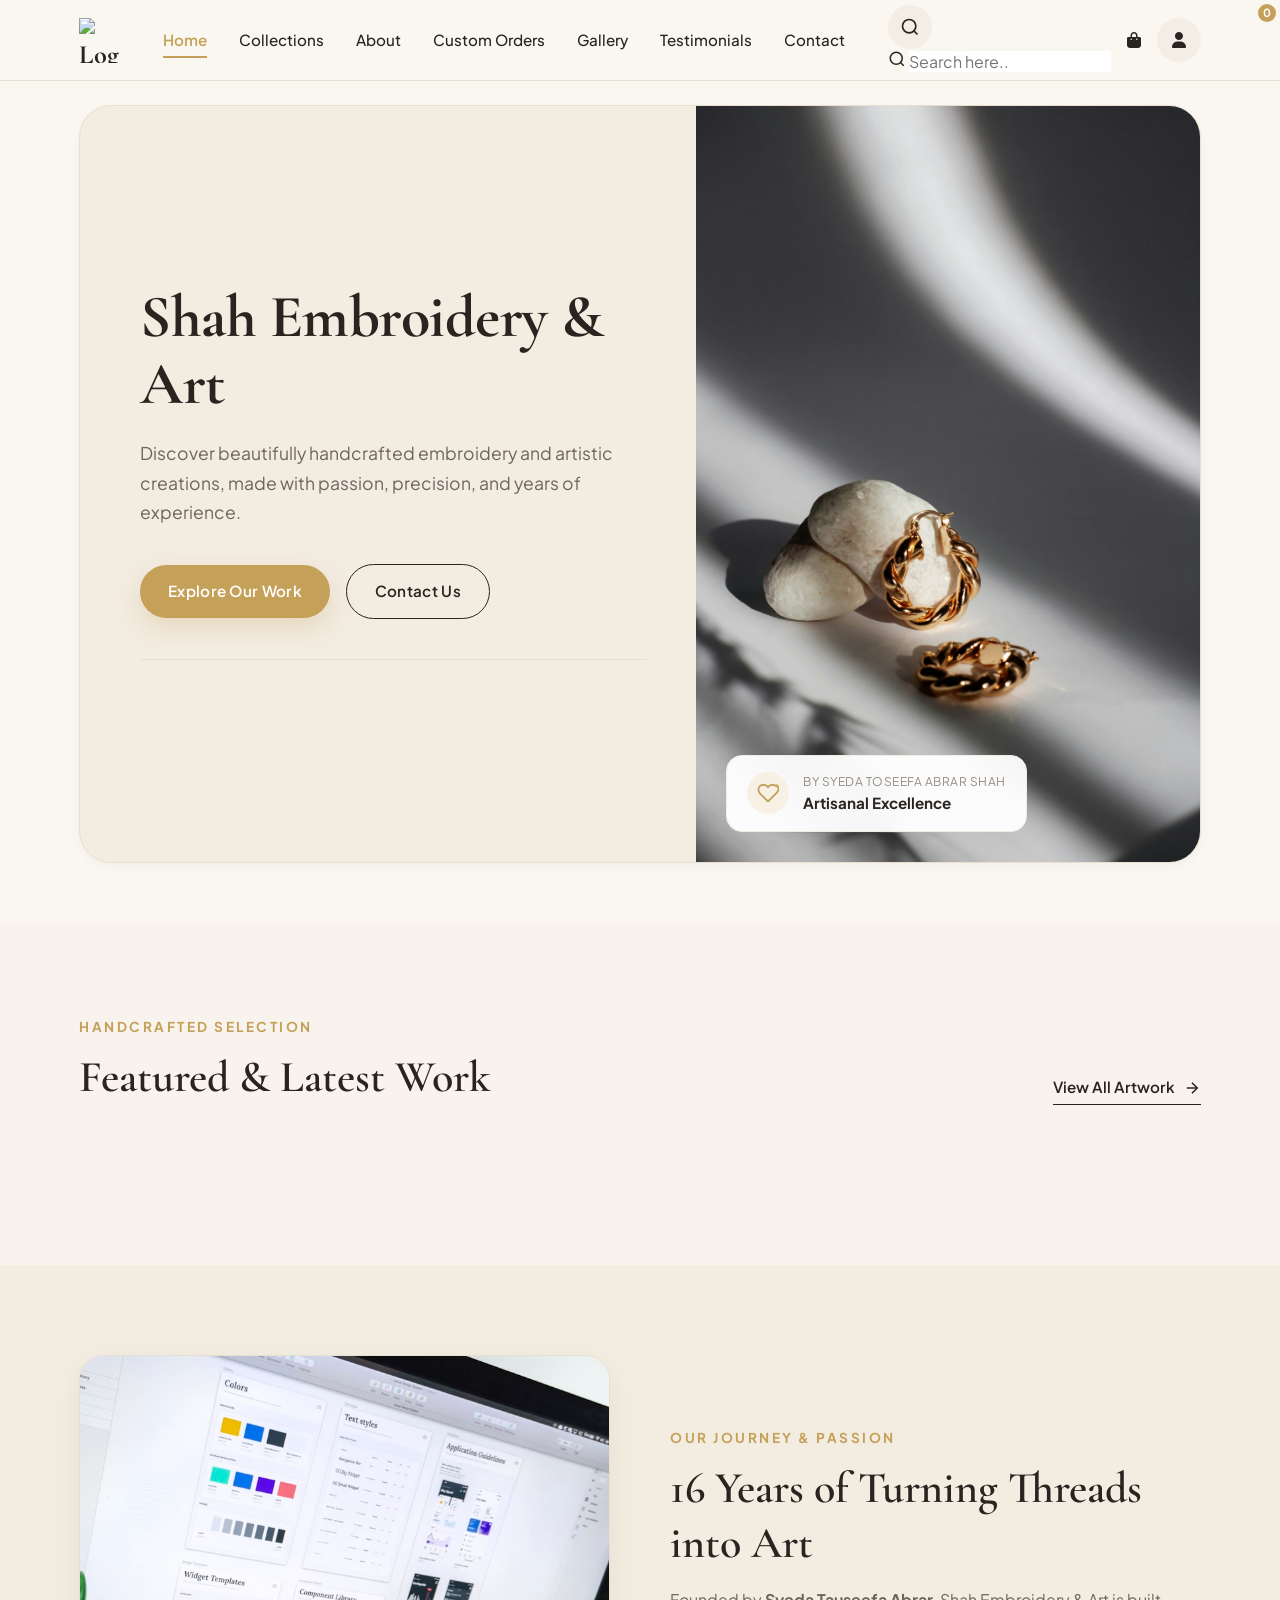
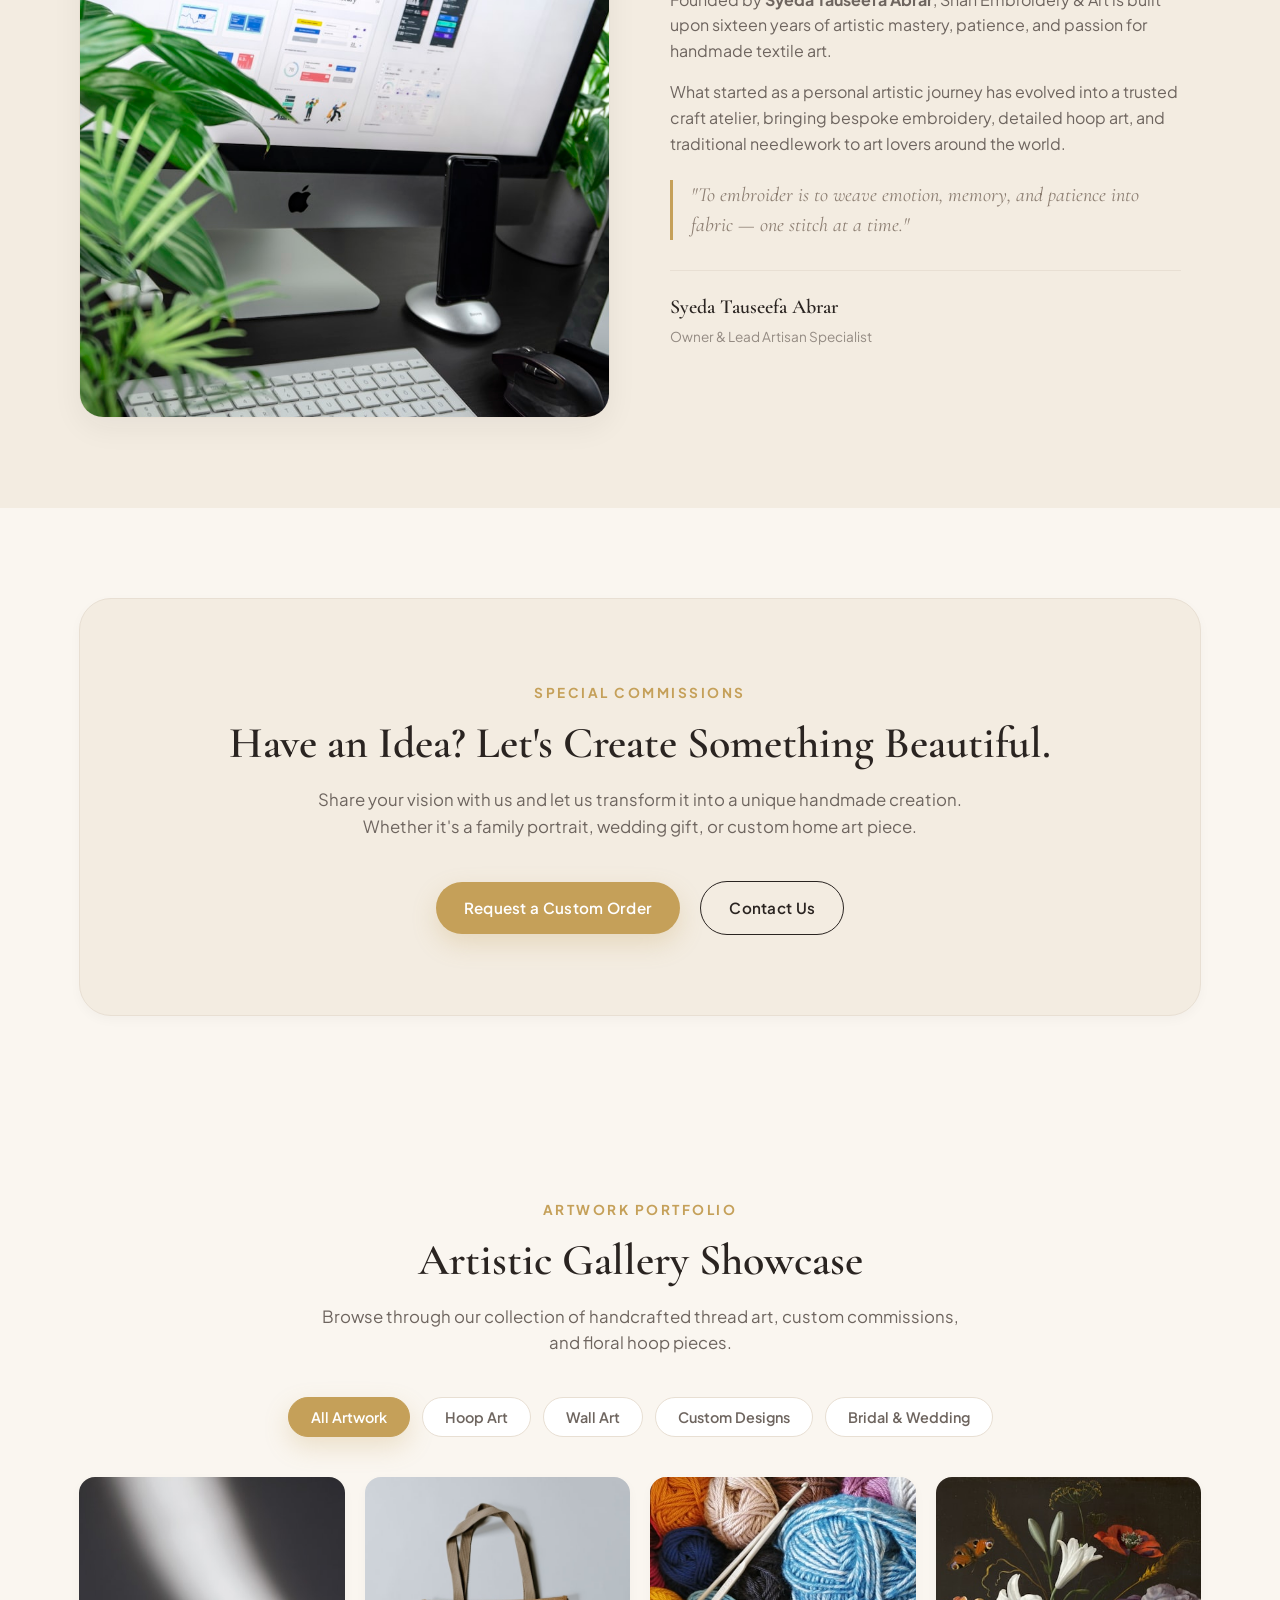
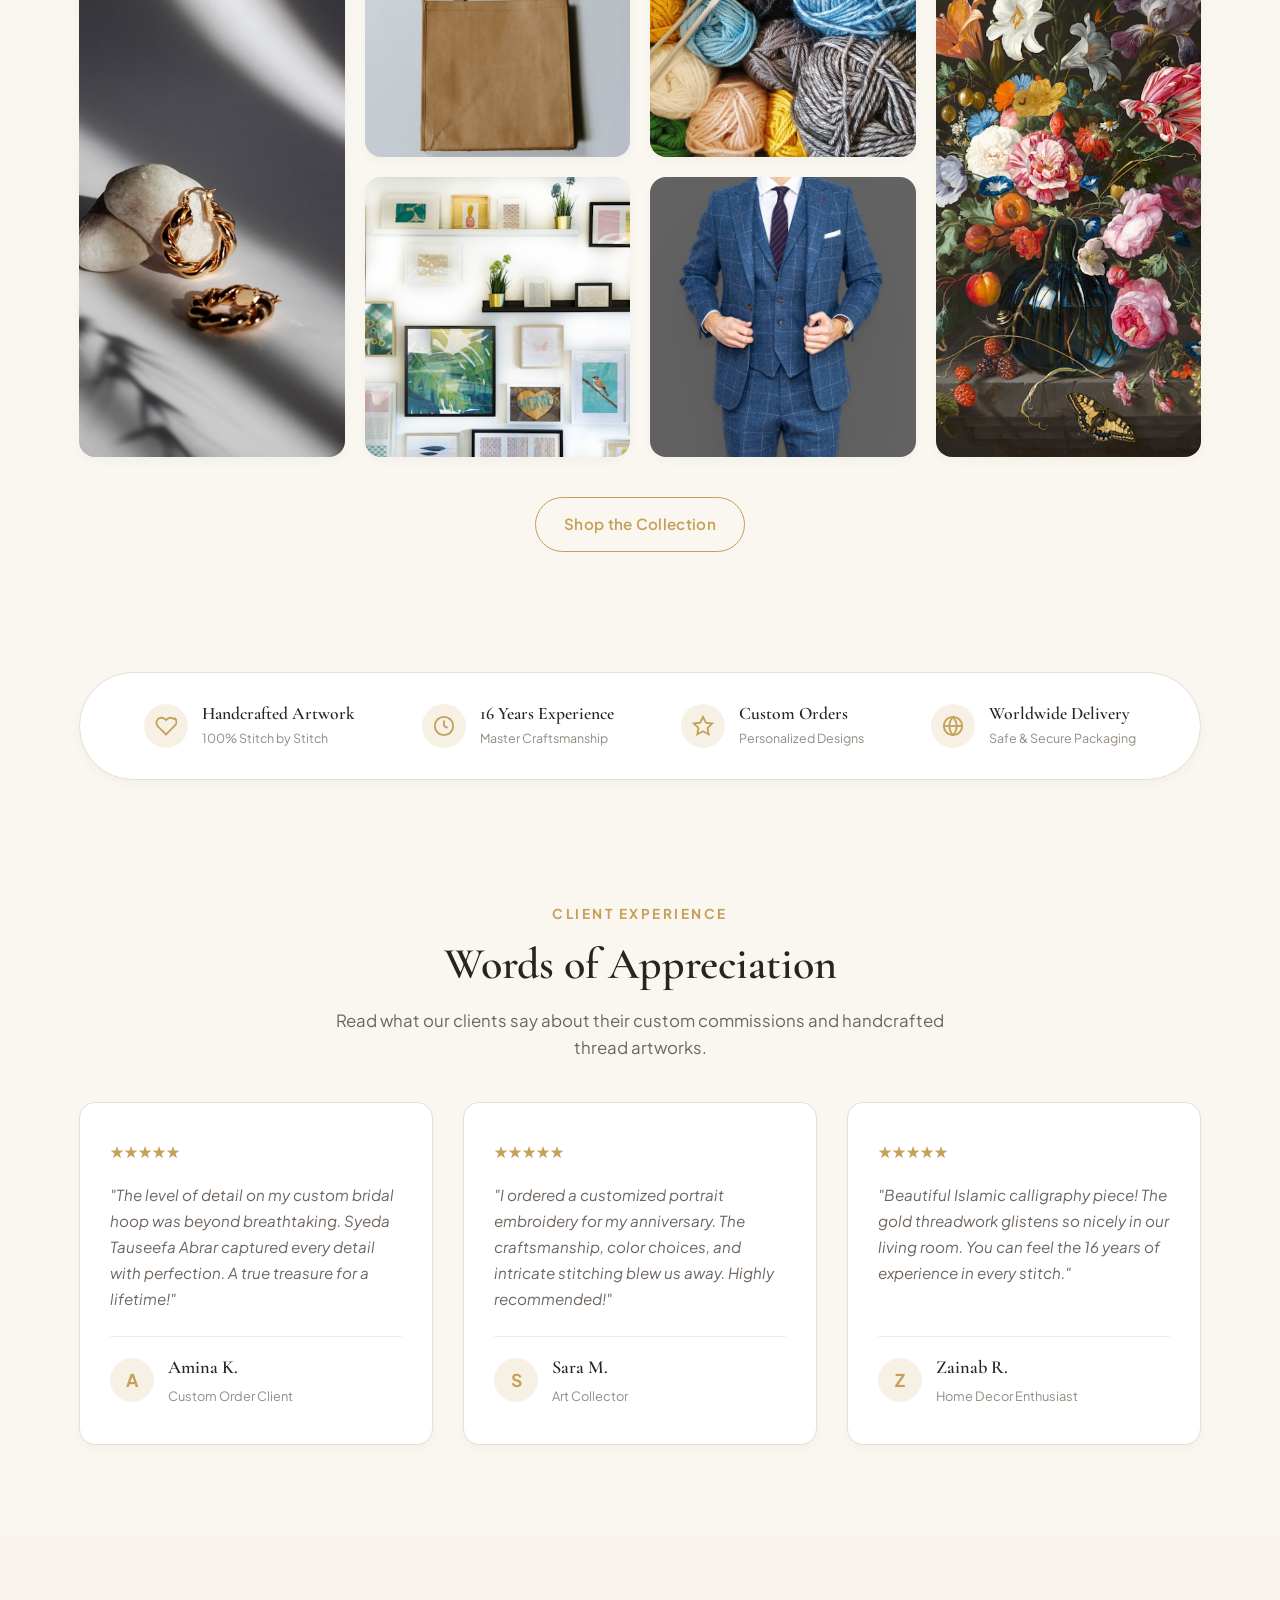
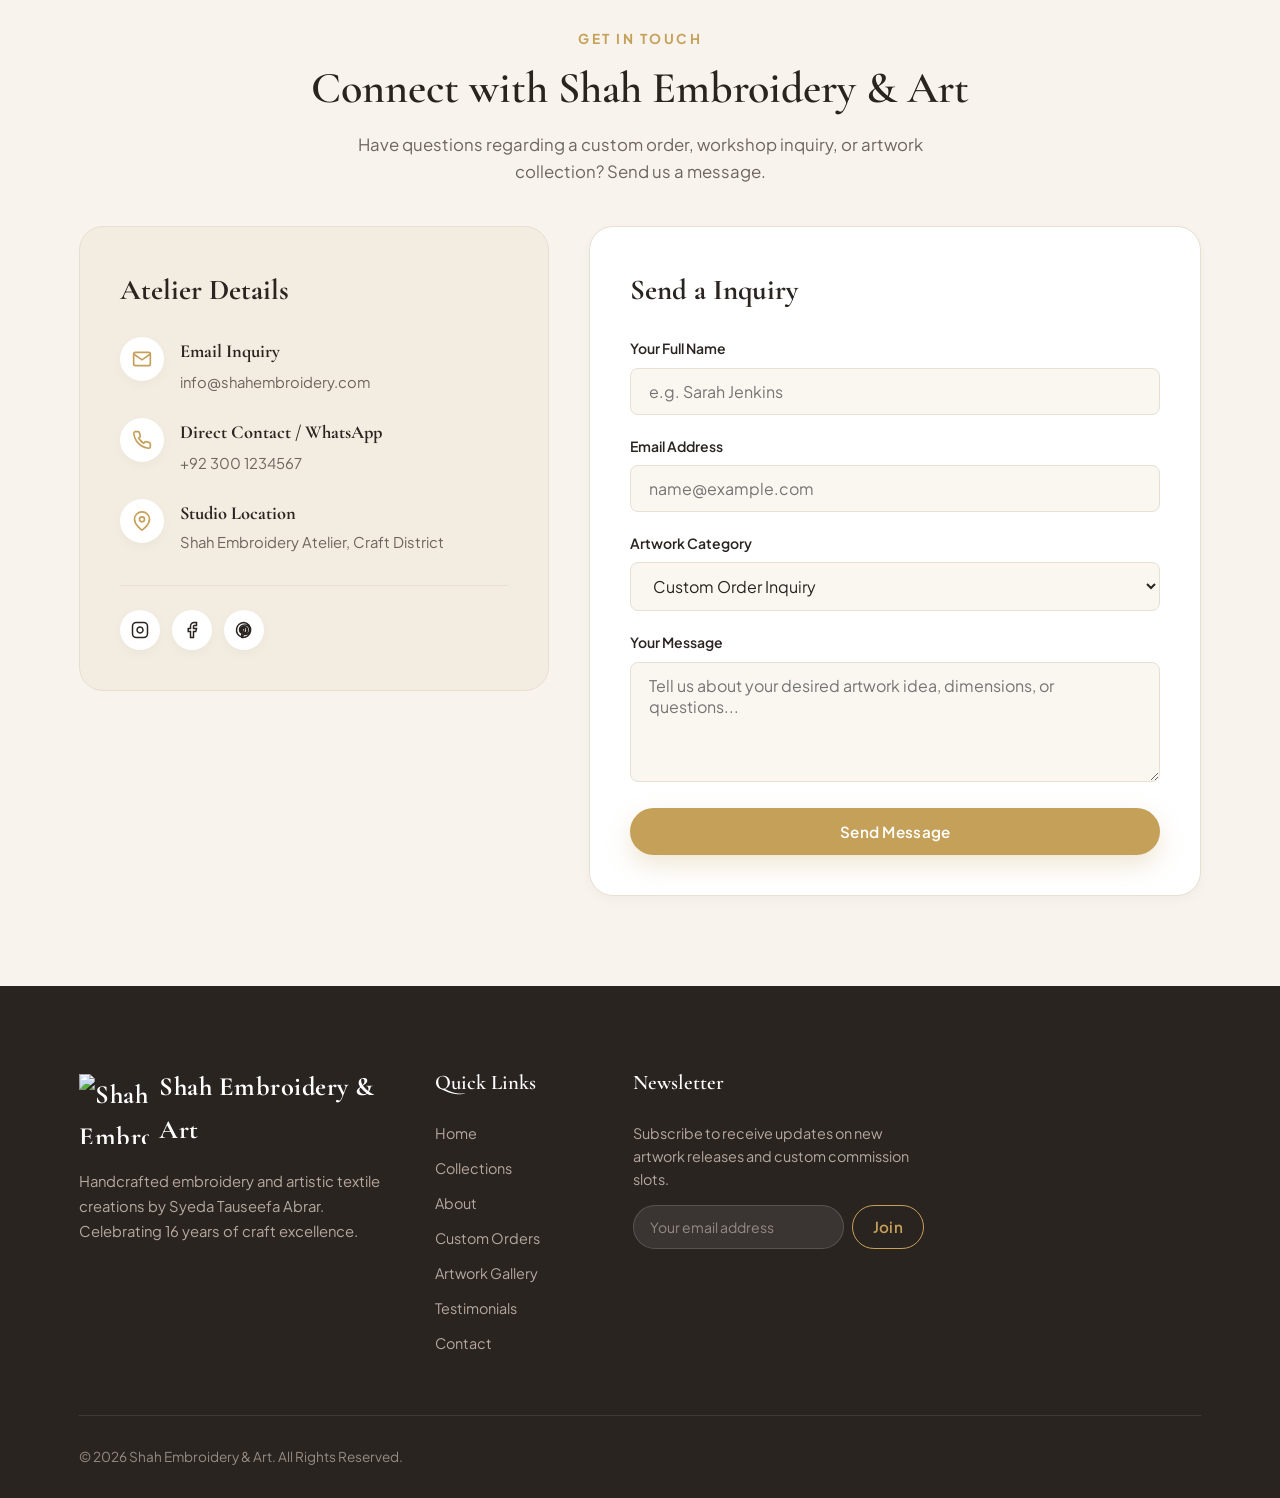
==== index.html @ 47710a73 "Add files via upload" ====
<!DOCTYPE html>
<html lang="en">

<head>
  <meta charset="UTF-8">
  <meta name="viewport" content="width=device-width, initial-scale=1.0">
  <meta name="description"
    content="Discover handmade embroidery and textile art by Syeda Tauseefa Abrar — 16 years of craftsmanship in hoop art, wall art, bridal keepsakes, Islamic calligraphy, and bespoke custom orders.">
  <title>Shah Embroidery &amp; Art | Handmade Embroidery &amp; Custom Textile Art</title>

  <!-- Favicon -->
  <link rel="icon" type="image/png" sizes="32x32" href="Images/favicon/favicon-32x32.png">
  <link rel="icon" type="image/png" sizes="16x16" href="Images/favicon/favicon-16x16.png">
  <link rel="apple-touch-icon" sizes="180x180" href="Images/favicon/apple-touch-icon.png">

  <!-- Font Awesome 6 Icons -->
  <link rel="stylesheet" href="https://cdnjs.cloudflare.com/ajax/libs/font-awesome/6.5.1/css/all.min.css">

  <!-- CSS Stylesheet -->
  <link rel="stylesheet" href="css/style.css">
  <link rel="stylesheet" href="css/skeleton.css">

</head>

<body>

  <!-- ==========================================================================
       1. ANNOUNCEMENT BAR
       <div class="announcement-bar" id="announcementBar">
    <div class="container">
      <p>
        <span>Handcrafted with Passion</span>
        <span class="divider">•</span>
        <span>Custom Orders Available</span>
        <span class="divider">•</span>
        <span>Worldwide Delivery</span>
      </p>
    </div>
  </div>
  ========================================================================== -->

  <!-- ==========================================================================
       2. NAVBAR
       ========================================================================== -->
  <header class="navbar" id="navbar">
    <div class="container navbar-container">
      <!-- Logo -->
      <a href="#home" class="logo" id="mainLogo">
        <img src="Images/logo.png" alt="Logo" width="40" height="45" style="width: 40px; height: 45px;">
      </a>

      <!-- Center Navigation -->
      <nav class="nav-menu" id="navMenu">
        <a href="#home" class="nav-link active">Home</a>
        <a href="#collections" class="nav-link">Collections</a>
        <a href="#about" class="nav-link">About</a>
        <a href="#custom-orders" class="nav-link">Custom Orders</a>
        <a href="#gallery" class="nav-link">Gallery</a>
        <a href="#testimonials" class="nav-link">Testimonials</a>
        <a href="#contact" class="nav-link">Contact</a>
      </nav>

      <!-- Right Action Controls -->
      <div class="nav-actions">
        <!-- Inline Expanding Search Container -->
        <div class="nav-search-wrapper" id="navSearchWrapper">
          <button class="icon-btn" id="searchBtn" aria-label="Search Artwork" aria-expanded="false"
            aria-controls="searchSuggestions">
            <svg class="search-open-icon" width="20" height="20" viewBox="0 0 24 24" fill="none" stroke="currentColor"
              stroke-width="2">
              <circle cx="11" cy="11" r="8"></circle>
              <line x1="21" y1="21" x2="16.65" y2="16.65"></line>
            </svg>
            <svg class="search-close-icon" width="20" height="20" viewBox="0 0 24 24" fill="none" stroke="currentColor"
              stroke-width="2" style="display: none;">
              <line x1="18" y1="6" x2="6" y2="18"></line>
              <line x1="6" y1="6" x2="18" y2="18"></line>
            </svg>
          </button>

          <div class="nav-search-expand" id="searchExpandContainer">
            <div class="nav-search-input-box">
              <svg class="search-input-icon" width="18" height="18" viewBox="0 0 24 24" fill="none"
                stroke="currentColor" stroke-width="2">
                <circle cx="11" cy="11" r="8"></circle>
                <line x1="21" y1="21" x2="16.65" y2="16.65"></line>
              </svg>
              <input type="text" id="searchInput" class="nav-search-input" placeholder="Search here.."
                autocomplete="off" aria-autocomplete="list" aria-expanded="false" aria-controls="searchSuggestions"
                role="combobox">
              <button type="button" class="nav-search-clear" id="searchClearBtn" aria-label="Clear search text"
                style="display: none;">&times;</button>
            </div>

            <!-- Live Suggestions Dropdown -->
            <div class="search-suggestions-dropdown" id="searchSuggestions" role="listbox"
              aria-label="Search suggestions"></div>
          </div>
        </div>

        <!-- Cart/Bag Icon -->
        <a class="cart-btn" id="navCartBtn" href="cart.html" aria-label="View Shopping Cart">
          <i class="fa-solid fa-bag-shopping"></i>
          <span class="cart-count" id="cartCountBadge">0</span>
        </a>

        <!-- My Account Icon -->
        <a class="icon-btn" id="navAccountBtn" href="profile.html" aria-label="My Account">
          <i class="fa-solid fa-user"></i>
          <span class="nav-user-badge" id="navUserBadge" style="display: none;">A</span>
        </a>

        <!-- Mobile Hamburger Toggle -->
        <div class="hamburger" id="hamburgerToggle" aria-label="Toggle Navigation">
          <span></span>
          <span></span>
          <span></span>
        </div>
      </div>
    </div>
  </header>

  <!-- Mobile Drawer -->
  <aside class="mobile-drawer" id="mobileDrawer">
    <div class="modal-close" id="drawerClose">&times;</div>
    <div class="mobile-nav-links">
      <a href="#home" class="mobile-nav-link">Home</a>
      <a href="#collections" class="mobile-nav-link">Collections</a>
      <a href="#about" class="mobile-nav-link">About</a>
      <a href="#custom-orders" class="mobile-nav-link">Custom Orders</a>
      <a href="#gallery" class="mobile-nav-link">Gallery</a>
      <a href="#contact" class="mobile-nav-link">Contact</a>
    </div>
  </aside>

  <main>
    <!-- ==========================================================================
         3. HERO SECTION (REFERENCE DESIGN INSPIRED LAYOUT)
         ========================================================================== -->
    <section class="hero-wrapper" id="home">
      <div class="container">
        <div class="hero-card">
          <!-- Hero Text Content -->
          <div class="hero-content">
            <!--<div class="hero-label">
              <span class="hero-label-dot"></span>
              HANDCRAFTED WITH PASSION
            </div> -->

            <h1 class="hero-title">Shah Embroidery & Art</h1>

            <p class="hero-description">
              Discover beautifully handcrafted embroidery and artistic creations, made with passion, precision, and
              years of experience.
            </p>

            <div class="hero-cta">
              <a href="#collections" class="btn btn-primary">Explore Our Work</a>
              <a href="#contact" class="btn btn-outline" id="exploreFullGalleryBtn">Contact Us</a>
            </div>

            <!-- Floating Trust Badges -->
            <div class="hero-trust-bar">
              <!--
              <div class="hero-trust-item">
                <svg viewBox="0 0 24 24" fill="currentColor">
                  <path
                    d="M12 2l3.09 6.26L22 9.27l-5 4.87 1.18 6.88L12 17.77l-6.18 3.25L7 14.14 2 9.27l6.91-1.01L12 2z" />
                </svg>
                <span>16 Years Craftsmanship</span>
              </div> 
              <div class="hero-trust-item">
                <svg viewBox="0 0 24 24" fill="currentColor">
                  <path
                  d="M12 21.35l-1.45-1.32C5.4 15.36 2 12.28 2 8.5 2 5.42 4.42 3 7.5 3c1.74 0 3.41.81 4.5 2.09C13.09 3.81 14.76 3 16.5 3 19.58 3 22 5.42 22 8.5c0 3.78-3.4 6.86-8.55 11.54L12 21.35z" />
                </svg>
                <span>100% Handmade</span>
              </div>
              -->
            </div>
          </div>

          <!-- Hero Image & Floating Badge -->
          <div class="hero-image-wrapper">
            <img src="Images/hero_embroidery.jpg" alt="Handcrafted Floral Embroidery Art" class="hero-image"
              width="1200" height="1800"
              onerror="this.src='https://images.unsplash.com/photo-1617038220319-276d3cfab638?q=80&w=1200&auto=format&fit=crop'">

            <div class="hero-floating-badge">
              <div class="badge-icon">
                <svg width="22" height="22" viewBox="0 0 24 24" fill="none" stroke="currentColor" stroke-width="2">
                  <path
                    d="M20.84 4.61a5.5 5.5 0 0 0-7.78 0L12 5.67l-1.06-1.06a5.5 5.5 0 0 0-7.78 7.78l1.06 1.06L12 21.23l8.78-8.78 1.06-1.06a5.5 5.5 0 0 0 0-7.78z">
                  </path>
                </svg>
              </div>
              <div class="badge-text">
                <span>By Syeda Toseefa Abrar Shah</span>
                <strong>Artisanal Excellence</strong>
              </div>
            </div>
          </div>
        </div>
      </div>
    </section>

    <!-- ==========================================================================
         5. FEATURED ARTWORK SECTION — dynamically populated by product-loader.js
         ========================================================================== -->
    <section class="section-padding" id="collections" style="background-color: var(--bg-surface);">
      <div class="container">
        <div class="artwork-header">
          <div>
            <span class="section-subtitle">HANDCRAFTED SELECTION</span>
            <h2 class="section-title" style="margin-bottom: 0;">Featured &amp; Latest Work</h2>
          </div>
          <a href="shop.html" class="view-all-link" id="viewAllArtworkLink">
            View All Artwork
            <svg width="18" height="18" viewBox="0 0 24 24" fill="none" stroke="currentColor" stroke-width="2">
              <line x1="5" y1="12" x2="19" y2="12"></line>
              <polyline points="12 5 19 12 12 19"></polyline>
            </svg>
          </a>
        </div>

        <!-- Skeleton placeholders shown while Supabase loads -->
        <div class="artwork-grid" id="featuredGrid">
          <div class="skeleton-card" aria-hidden="true">
            <div class="skeleton-shimmer skeleton-card-image"></div>
            <div class="skeleton-card-content"><span class="skeleton-text-line short"></span><span
                class="skeleton-text-line long"></span><span class="skeleton-text-line medium"></span></div>
          </div>
          <div class="skeleton-card" aria-hidden="true">
            <div class="skeleton-shimmer skeleton-card-image"></div>
            <div class="skeleton-card-content"><span class="skeleton-text-line short"></span><span
                class="skeleton-text-line long"></span><span class="skeleton-text-line medium"></span></div>
          </div>
          <div class="skeleton-card" aria-hidden="true">
            <div class="skeleton-shimmer skeleton-card-image"></div>
            <div class="skeleton-card-content"><span class="skeleton-text-line short"></span><span
                class="skeleton-text-line long"></span><span class="skeleton-text-line medium"></span></div>
          </div>
          <div class="skeleton-card" aria-hidden="true">
            <div class="skeleton-shimmer skeleton-card-image"></div>
            <div class="skeleton-card-content"><span class="skeleton-text-line short"></span><span
                class="skeleton-text-line long"></span><span class="skeleton-text-line medium"></span></div>
          </div>
          <div class="skeleton-card" aria-hidden="true">
            <div class="skeleton-shimmer skeleton-card-image"></div>
            <div class="skeleton-card-content"><span class="skeleton-text-line short"></span><span
                class="skeleton-text-line long"></span><span class="skeleton-text-line medium"></span></div>
          </div>
          <div class="skeleton-card" aria-hidden="true">
            <div class="skeleton-shimmer skeleton-card-image"></div>
            <div class="skeleton-card-content"><span class="skeleton-text-line short"></span><span
                class="skeleton-text-line long"></span><span class="skeleton-text-line medium"></span></div>
          </div>
        </div>
      </div>
    </section>


    <!-- ==========================================================================
         8. EXPERIENCE / BRAND STORY SECTION
         ========================================================================== -->
    <section class="section-padding" id="about" style="background-color: var(--bg-secondary);">
      <div class="container">
        <div class="story-grid">
          <!-- Story Image & Floating Badge -->
          <div class="story-image-container">
            <div class="story-image-wrapper">
              <img src="Images/brand_artisan.jpg" alt="Syeda Tauseefa Abrar Artisan Atelier" class="story-image"
                onerror="this.src='https://images.unsplash.com/photo-1558655146-d09347e92766?q=80&w=800&auto=format&fit=crop'">
            </div>

          </div>

          <!-- Story Text Content -->
          <div class="story-content">
            <span class="section-subtitle">OUR JOURNEY & PASSION</span>
            <h2 class="section-title">16 Years of Turning Threads into Art</h2>

            <p style="color: var(--text-secondary); margin-bottom: 16px;">
              Founded by <strong>Syeda Tauseefa Abrar</strong>, Shah Embroidery & Art is built upon sixteen years of
              artistic mastery, patience, and passion for handmade textile art.
            </p>

            <p style="color: var(--text-secondary);">
              What started as a personal artistic journey has evolved into a trusted craft atelier, bringing bespoke
              embroidery, detailed hoop art, and traditional needlework to art lovers around the world.
            </p>

            <div class="story-quote">
              "To embroider is to weave emotion, memory, and patience into fabric — one stitch at a time."
            </div>

            <div class="story-owner">
              <div class="owner-title">
                <h5>Syeda Tauseefa Abrar</h5>
                <span>Owner & Lead Artisan Specialist</span>
              </div>
            </div>


          </div>
        </div>
      </div>
    </section>

    <!-- ==========================================================================
         9. CUSTOM ORDER CTA
         ========================================================================== -->
    <section class="section-padding" id="custom-orders">
      <div class="container">
        <div class="custom-cta-wrapper text-center">
          <span class="section-subtitle">SPECIAL COMMISSIONS</span>
          <h2 class="section-title">Have an Idea? Let's Create Something Beautiful.</h2>
          <p class="section-description" style="max-width: 680px;">
            Share your vision with us and let us transform it into a unique handmade creation. Whether it's a family
            portrait, wedding gift, or custom home art piece.
          </p>

          <div class="cta-buttons">
            <a href="custom-order.html" class="btn btn-primary">Request a Custom Order</a>
            <a href="#contact" class="btn btn-outline">Contact Us</a>
          </div>
        </div>
      </div>
    </section>

    <!-- ==========================================================================
         10. GALLERY PREVIEW SECTION
         ========================================================================== -->
    <section class="section-padding" id="gallery">
      <div class="container">
        <div class="text-center">
          <span class="section-subtitle">ARTWORK PORTFOLIO</span>
          <h2 class="section-title">Artistic Gallery Showcase</h2>
          <p class="section-description">Browse through our collection of handcrafted thread art, custom
            commissions,
            and floral hoop pieces.</p>
        </div>

        <!-- Filter Category Tabs -->
        <div class="gallery-tabs">
          <button class="tab-btn active" data-filter="all">All Artwork</button>
          <button class="tab-btn" data-filter="hoop">Hoop Art</button>
          <button class="tab-btn" data-filter="wall">Wall Art</button>
          <button class="tab-btn" data-filter="custom">Custom Designs</button>
          <button class="tab-btn" data-filter="bridal">Bridal & Wedding</button>
        </div>

        <!-- Gallery Grid -->
        <div class="gallery-grid">
          <div class="gallery-item tall" data-category="hoop">
            <img src="Images/gallery_1.jpg" alt="Embroidery Artwork" class="gallery-img"
              onerror="this.src='https://images.unsplash.com/photo-1617038220319-276d3cfab638?q=80&w=600&auto=format&fit=crop'">
            <div class="gallery-overlay">
              <span class="gallery-overlay-cat">Hoop Art</span>
              <h4 class="gallery-overlay-title">Botanical Symphony</h4>
            </div>
          </div>

          <div class="gallery-item" data-category="wall">
            <img src="Images/gallery_2.jpg" alt="Embroidery Artwork" class="gallery-img"
              onerror="this.src='https://images.unsplash.com/photo-1544816155-12df9643f363?q=80&w=600&auto=format&fit=crop'">
            <div class="gallery-overlay">
              <span class="gallery-overlay-cat">Wall Art</span>
              <h4 class="gallery-overlay-title">Traditional Tapestry</h4>
            </div>
          </div>

          <div class="gallery-item" data-category="custom">
            <img src="Images/gallery_3.jpg" alt="Embroidery Artwork" class="gallery-img"
              onerror="this.src='https://images.unsplash.com/photo-1584992236310-6edddc08acff?q=80&w=600&auto=format&fit=crop'">
            <div class="gallery-overlay">
              <span class="gallery-overlay-cat">Custom Designs</span>
              <h4 class="gallery-overlay-title">Monogram Keepsake</h4>
            </div>
          </div>

          <div class="gallery-item tall" data-category="bridal">
            <img src="Images/gallery_4.jpg" alt="Embroidery Artwork" class="gallery-img"
              onerror="this.src='https://images.unsplash.com/photo-1579783900882-c0d3dad7b119?q=80&w=600&auto=format&fit=crop'">
            <div class="gallery-overlay">
              <span class="gallery-overlay-cat">Bridal & Wedding</span>
              <h4 class="gallery-overlay-title">Golden Zardozi Crest</h4>
            </div>
          </div>

          <div class="gallery-item" data-category="hoop">
            <img src="Images/gallery_5.jpg" alt="Embroidery Artwork" class="gallery-img"
              onerror="this.src='https://images.unsplash.com/photo-1513519245088-0e12902e5a38?q=80&w=600&auto=format&fit=crop'">
            <div class="gallery-overlay">
              <span class="gallery-overlay-cat">Hoop Art</span>
              <h4 class="gallery-overlay-title">Wildflower Wreath</h4>
            </div>
          </div>

          <div class="gallery-item" data-category="custom">
            <img src="Images/gallery_6.jpg" alt="Embroidery Artwork" class="gallery-img"
              onerror="this.src='https://images.unsplash.com/photo-1594938298603-c8148c4dae35?q=80&w=600&auto=format&fit=crop'">
            <div class="gallery-overlay">
              <span class="gallery-overlay-cat">Custom Designs</span>
              <h4 class="gallery-overlay-title">Family Tree Embroidery</h4>
            </div>
          </div>
        </div>

        <div class="text-center" style="margin-top: 20px;">
          <a href="shop.html" class="btn btn-outline-gold">Shop the Collection</a>
        </div>
      </div>
    </section>

    <!-- ==========================================================================
         11. TRUST / BRAND STRIP
         ========================================================================== -->
    <section style="padding: 30px 0;">
      <div class="container">
        <div class="trust-strip-wrapper">
          <div class="trust-strip-item">
            <div class="trust-strip-icon">
              <svg width="22" height="22" viewBox="0 0 24 24" fill="none" stroke="currentColor" stroke-width="2">
                <path
                  d="M20.84 4.61a5.5 5.5 0 0 0-7.78 0L12 5.67l-1.06-1.06a5.5 5.5 0 0 0-7.78 7.78l1.06 1.06L12 21.23l8.78-8.78 1.06-1.06a5.5 5.5 0 0 0 0-7.78z">
                </path>
              </svg>
            </div>
            <div class="trust-strip-text">
              <h6>Handcrafted Artwork</h6>
              <span>100% Stitch by Stitch</span>
            </div>
          </div>

          <div class="trust-strip-item">
            <div class="trust-strip-icon">
              <svg width="22" height="22" viewBox="0 0 24 24" fill="none" stroke="currentColor" stroke-width="2">
                <circle cx="12" cy="12" r="10"></circle>
                <polyline points="12 6 12 12 16 14"></polyline>
              </svg>
            </div>
            <div class="trust-strip-text">
              <h6>16 Years Experience</h6>
              <span>Master Craftsmanship</span>
            </div>
          </div>

          <div class="trust-strip-item">
            <div class="trust-strip-icon">
              <svg width="22" height="22" viewBox="0 0 24 24" fill="none" stroke="currentColor" stroke-width="2">
                <polygon
                  points="12 2 15.09 8.26 22 9.27 17 14.14 18.18 21.02 12 17.77 5.82 21.02 7 14.14 2 9.27 8.91 8.26 12 2">
                </polygon>
              </svg>
            </div>
            <div class="trust-strip-text">
              <h6>Custom Orders</h6>
              <span>Personalized Designs</span>
            </div>
          </div>

          <div class="trust-strip-item">
            <div class="trust-strip-icon">
              <svg width="22" height="22" viewBox="0 0 24 24" fill="none" stroke="currentColor" stroke-width="2">
                <circle cx="12" cy="12" r="10"></circle>
                <line x1="2" y1="12" x2="22" y2="12"></line>
                <path d="M12 2a15.3 15.3 0 0 1 4 10 15.3 15.3 0 0 1-4 10 15.3 15.3 0 0 1-4-10 15.3 15.3 0 0 1 4-10z">
                </path>
              </svg>
            </div>
            <div class="trust-strip-text">
              <h6>Worldwide Delivery</h6>
              <span>Safe & Secure Packaging</span>
            </div>
          </div>
        </div>
      </div>
    </section>

    <!-- ==========================================================================
         12. TESTIMONIALS SECTION
         ========================================================================== -->
    <section class="section-padding" id="testimonials">
      <div class="container">
        <div class="text-center">
          <span class="section-subtitle">CLIENT EXPERIENCE</span>
          <h2 class="section-title">Words of Appreciation</h2>
          <p class="section-description">Read what our clients say about their custom commissions and handcrafted
            thread
            artworks.</p>
        </div>

        <div class="testimonials-grid">
          <!-- Card 1 -->
          <div class="testimonial-card">
            <div class="stars">★★★★★</div>
            <p class="testimonial-quote">"The level of detail on my custom bridal hoop was beyond breathtaking.
              Syeda
              Tauseefa Abrar captured every detail with perfection. A true treasure for a lifetime!"</p>
            <div class="client-meta">
              <div class="client-avatar">A</div>
              <div class="client-info">
                <h5>Amina K.</h5>
                <span>Custom Order Client</span>
              </div>
            </div>
          </div>

          <!-- Card 2 -->
          <div class="testimonial-card">
            <div class="stars">★★★★★</div>
            <p class="testimonial-quote">"I ordered a customized portrait embroidery for my anniversary. The
              craftsmanship, color choices, and intricate stitching blew us away. Highly recommended!"</p>
            <div class="client-meta">
              <div class="client-avatar">S</div>
              <div class="client-info">
                <h5>Sara M.</h5>
                <span>Art Collector</span>
              </div>
            </div>
          </div>

          <!-- Card 3 -->
          <div class="testimonial-card">
            <div class="stars">★★★★★</div>
            <p class="testimonial-quote">"Beautiful Islamic calligraphy piece! The gold threadwork glistens so
              nicely in
              our living room. You can feel the 16 years of experience in every stitch."</p>
            <div class="client-meta">
              <div class="client-avatar">Z</div>
              <div class="client-info">
                <h5>Zainab R.</h5>
                <span>Home Decor Enthusiast</span>
              </div>
            </div>
          </div>
        </div>
      </div>
    </section>

    <!-- ==========================================================================
         13. CONTACT PREVIEW SECTION
         ========================================================================== -->
    <section class="section-padding" id="contact" style="background-color: var(--bg-surface);">
      <div class="container">
        <div class="text-center">
          <span class="section-subtitle">GET IN TOUCH</span>
          <h2 class="section-title">Connect with Shah Embroidery & Art</h2>
          <p class="section-description">Have questions regarding a custom order, workshop inquiry, or artwork
            collection? Send us a message.</p>
        </div>

        <div class="contact-grid">
          <!-- Info Details Card -->
          <div class="contact-info-card">
            <h3 style="font-family: var(--font-heading); font-size: 1.8rem; margin-bottom: 24px;">Atelier Details
            </h3>

            <div class="contact-item">
              <div class="contact-icon">
                <svg width="20" height="20" viewBox="0 0 24 24" fill="none" stroke="currentColor" stroke-width="2">
                  <path d="M4 4h16c1.1 0 2 .9 2 2v12c0 1.1-.9 2-2 2H4c-1.1 0-2-.9-2-2V6c0-1.1.9-2 2-2z"></path>
                  <polyline points="22,6 12,13 2,6"></polyline>
                </svg>
              </div>
              <div class="contact-detail">
                <h5>Email Inquiry</h5>
                <a href="mailto:info@shahembroidery.com">info@shahembroidery.com</a>
              </div>
            </div>

            <div class="contact-item">
              <div class="contact-icon">
                <svg width="20" height="20" viewBox="0 0 24 24" fill="none" stroke="currentColor" stroke-width="2">
                  <path
                    d="M22 16.92v3a2 2 0 0 1-2.18 2 19.79 19.79 0 0 1-8.63-3.07 19.5 19.5 0 0 1-6-6 19.79 19.79 0 0 1-3.07-8.67A2 2 0 0 1 4.11 2h3a2 2 0 0 1 2 1.72 12.84 12.84 0 0 0 .7 2.81 2 2 0 0 1-.45 2.11L8.09 9.91a16 16 0 0 0 6 6l1.27-1.27a2 2 0 0 1 2.11-.45 12.84 12.84 0 0 0 2.81.7A2 2 0 0 1 22 16.92z">
                  </path>
                </svg>
              </div>
              <div class="contact-detail">
                <h5>Direct Contact / WhatsApp</h5>
                <a href="tel:+923001234567">+92 300 1234567</a>
              </div>
            </div>

            <div class="contact-item">
              <div class="contact-icon">
                <svg width="20" height="20" viewBox="0 0 24 24" fill="none" stroke="currentColor" stroke-width="2">
                  <path d="M21 10c0 7-9 13-9 13s-9-6-9-13a9 9 0 0 1 18 0z"></path>
                  <circle cx="12" cy="10" r="3"></circle>
                </svg>
              </div>
              <div class="contact-detail">
                <h5>Studio Location</h5>
                <p>Shah Embroidery Atelier, Craft District</p>
              </div>
            </div>

            <div class="social-links">
              <a href="https://www.instagram.com/shah-embroidery" class="social-icon" aria-label="Instagram"
                target="_blank" rel="noopener noreferrer">
                <svg width="18" height="18" viewBox="0 0 24 24" fill="none" stroke="currentColor" stroke-width="2">
                  <rect x="2" y="2" width="20" height="20" rx="5" ry="5"></rect>
                  <path d="M16 11.37A4 4 0 1 1 12.63 8 4 4 0 0 1 16 11.37z"></path>
                  <line x1="17.5" y1="6.5" x2="17.51" y2="6.5"></line>
                </svg>
              </a>
              <a href="https://www.facebook.com/shah-embroidery" class="social-icon" aria-label="Facebook"
                target="_blank" rel="noopener noreferrer">
                <svg width="18" height="18" viewBox="0 0 24 24" fill="none" stroke="currentColor" stroke-width="2">
                  <path d="M18 2h-3a5 5 0 0 0-5 5v3H7v4h3v8h4v-8h3l1-4h-4V7a1 1 0 0 1 1-1h3z"></path>
                </svg>
              </a>
              <a href="https://www.pinterest.com/shah-embroidery" class="social-icon" aria-label="Pinterest"
                target="_blank" rel="noopener noreferrer">
                <svg width="18" height="18" viewBox="0 0 24 24" fill="none" stroke="currentColor" stroke-width="2">
                  <path d="M8 12a4 4 0 1 0 8 0 4 4 0 0 0-8 0z"></path>
                  <path
                    d="M12 2a10 10 0 0 0-3.16 19.49c-.09-.8-.17-2.03.04-2.91.18-.79 1.17-4.98 1.17-4.98s-.3-.6-.3-1.48c0-1.39.81-2.43 1.81-2.43.85 0 1.27.64 1.27 1.41 0 .86-.55 2.14-.83 3.33-.24 1 .5 1.81 1.48 1.81 1.78 0 3.15-1.88 3.15-4.59 0-2.4-1.72-4.08-4.19-4.08-2.85 0-4.53 2.14-4.53 4.35 0 .86.33 1.78.74 2.28.08.1.09.19.07.29-.07.31-.24 .98-.27 1.12-.04.18-.15.22-.35.13-1.31-.61-2.13-2.52-2.13-4.06 0-3.3 2.4-6.34 6.93-6.34 3.64 0 6.47 2.59 6.47 6.06 0 3.61-2.28 6.52-5.44 6.52-1.06 0-2.06-.55-2.4-1.2l-.65 2.49c-.24.91-.88 2.05-1.31 2.74A10 10 0 1 0 12 2z">
                  </path>
                </svg>
              </a>
            </div>
          </div>

          <!-- Contact Form Card -->
          <div class="contact-form-card">
            <h3 style="font-family: var(--font-heading); font-size: 1.8rem; margin-bottom: 24px;">Send a Inquiry
            </h3>

            <form id="mainContactForm">
              <div class="form-group">
                <label class="form-label" for="contactName">Your Full Name</label>
                <input type="text" id="contactName" class="form-input" placeholder="e.g. Sarah Jenkins" required>
              </div>

              <div class="form-group">
                <label class="form-label" for="contactEmail">Email Address</label>
                <input type="email" id="contactEmail" class="form-input" placeholder="name@example.com" required>
              </div>

              <div class="form-group">
                <label class="form-label" for="contactSubject">Artwork Category</label>
                <select id="contactSubject" class="form-select">
                  <option value="custom">Custom Order Inquiry</option>
                  <option value="hoop">Hoop Art Purchase</option>
                  <option value="bridal">Bridal Embroidery</option>
                  <option value="general">General Question</option>
                </select>
              </div>

              <div class="form-group">
                <label class="form-label" for="contactMessage">Your Message</label>
                <textarea id="contactMessage" class="form-textarea"
                  placeholder="Tell us about your desired artwork idea, dimensions, or questions..."
                  required></textarea>
              </div>

              <button type="submit" class="btn btn-primary" style="width: 100%;">Send Message</button>
            </form>
            <div id="contactFeedback" style="display: none;"></div>
          </div>
        </div>
      </div>
    </section>
  </main>

  <!-- ==========================================================================
       14. FOOTER
       ========================================================================== -->
  <footer class="footer">
    <div class="container">
      <div class="footer-grid">
        <!-- Col 1: Brand -->
        <div class="footer-brand">
          <a href="#home" class="logo">
            <img src="Images/logo.png" alt="Shah Embroidery & Art" width="70px" height="70px">
            <span>Shah Embroidery & Art</span>
          </a>
          <p class="footer-desc">
            Handcrafted embroidery and artistic textile creations by Syeda Tauseefa Abrar. Celebrating 16 years of craft
            excellence.
          </p>
        </div>

        <!-- Col 2: Navigation Links -->
        <div>
          <h4 class="footer-heading">Quick Links</h4>
          <div class="footer-links">
            <a href="#home">Home</a>
            <a href="#collections">Collections</a>
            <a href="#about">About</a>
            <a href="#custom-orders">Custom Orders</a>
            <a href="#gallery">Artwork Gallery</a>
            <a href="#testimonials">Testimonials</a>
            <a href="#contact">Contact</a>
          </div>
        </div>

        <!-- Col 4: Newsletter -->
        <div>
          <h4 class="footer-heading">Newsletter</h4>
          <p style="font-size: 0.9rem; color: #B5A89E; margin-bottom: 14px;">
            Subscribe to receive updates on new artwork releases and custom commission slots.
          </p>
          <form class="newsletter-form"
            onsubmit="event.preventDefault(); window.showToast('Thank you for subscribing to Shah Embroidery &amp; Art updates!'); this.reset();">
            <input type="email" class="newsletter-input" placeholder="Your email address" required>
            <button type="submit" class="btn btn-outline-gold" style="padding: 10px 20px;">Join</button>
          </form>
        </div>
      </div>

      <div class="footer-bottom">
        <p>&copy; 2026 Shah Embroidery & Art. All Rights Reserved.</p>

      </div>
    </div>
  </footer>



  <!-- JavaScript -->
  <script src="https://cdn.jsdelivr.net/npm/@supabase/supabase-js@2"></script>
  <script src="js/supabase-client.js"></script>
  <script src="js/script.js?v=20260903-auth-fix"></script>
  <script src="js/product-loader.js"></script>
</body>

</html>
---- css/style.css ----
/* ==========================================================================
   Shah Embroidery & Art - Main Stylesheet
   Designed for Syeda Tauseefa Abrar (16 Years Craftsmanship)
   Theme: Luxury Warm Beige, Cream Ivory, Antique Gold & Deep Charcoal
   ========================================================================== */

/* --------------------------------------------------------------------------
   1. CSS Custom Properties & Design System
   -------------------------------------------------------------------------- */
@import url('https://fonts.googleapis.com/css2?family=Cormorant+Garamond:ital,wght@0,400;0,500;0,600;0,700;1,400&family=Plus+Jakarta+Sans:wght@300;400;500;600;700&display=swap');

:root {
  /* Color Palette */
  --bg-main: #FAF6F0;
  --bg-secondary: #F3ECE1;
  --bg-card: #FFFFFF;
  --bg-surface: #F8F3EC;
  --bg-dark: #1E1A17;
  
  --text-primary: #2A2421;
  --text-secondary: #6E655F;
  --text-muted: #948B83;
  --text-light: #FAF6F0;
  
  --accent-gold: #C5A059;
  --accent-gold-hover: #B08B44;
  --accent-gold-light: #F7F1E5;
  --accent-taupe: #8C7E72;
  
  --border-color: #E8DFD3;
  --border-light: #F2ECE3;
  
  /* Typography */
  --font-heading: 'Cormorant Garamond', Georgia, serif;
  --font-body: 'Plus Jakarta Sans', -apple-system, BlinkMacSystemFont, sans-serif;
  
  /* Shadows & Elevation */
  --shadow-sm: 0 4px 12px rgba(42, 36, 33, 0.03);
  --shadow-md: 0 10px 30px rgba(42, 36, 33, 0.06);
  --shadow-lg: 0 20px 40px rgba(42, 36, 33, 0.1);
  --shadow-gold: 0 10px 25px rgba(197, 160, 89, 0.25);
  
  /* Border Radii */
  --radius-sm: 8px;
  --radius-md: 16px;
  --radius-lg: 24px;
  --radius-xl: 32px;
  --radius-full: 9999px;
  
  /* Transitions */
  --transition-fast: all 0.2s cubic-bezier(0.4, 0, 0.2, 1);
  --transition-normal: all 0.35s cubic-bezier(0.4, 0, 0.2, 1);
  --transition-slow: all 0.5s cubic-bezier(0.4, 0, 0.2, 1);
}

/* --------------------------------------------------------------------------
   2. Reset & Global Styles
   -------------------------------------------------------------------------- */
*, *::before, *::after {
  box-sizing: border-box;
  margin: 0;
  padding: 0;
}

html {
  scroll-behavior: smooth;
  font-size: 16px;
}

body {
  font-family: var(--font-body);
  background-color: var(--bg-main);
  color: var(--text-primary);
  line-height: 1.6;
  -webkit-font-smoothing: antialiased;
  -moz-osx-font-smoothing: grayscale;
  overflow-x: hidden;
}

img {
  max-width: 100%;
  height: auto;
  display: block;
}

a {
  color: inherit;
  text-decoration: none;
  transition: var(--transition-fast);
}

button, input, textarea, select {
  font-family: inherit;
  font-size: inherit;
  outline: none;
  border: none;
}

button {
  cursor: pointer;
  background: none;
}

ul {
  list-style: none;
}

.container {
  width: 90%;
  max-width: 1280px;
  margin: 0 auto;
  padding: 0 15px;
}

.section-padding {
  padding: 90px 0;
}

.text-center {
  text-align: center;
}

/* Section Header Styles */
.section-subtitle {
  display: inline-block;
  font-size: 0.85rem;
  font-weight: 700;
  letter-spacing: 2.5px;
  text-transform: uppercase;
  color: var(--accent-gold);
  margin-bottom: 12px;
}

.section-title {
  font-family: var(--font-heading);
  font-size: 2.75rem;
  font-weight: 600;
  color: var(--text-primary);
  line-height: 1.25;
  margin-bottom: 16px;
}

.section-description {
  font-size: 1.05rem;
  color: var(--text-secondary);
  max-width: 640px;
  margin: 0 auto 40px auto;
}

/* --------------------------------------------------------------------------
   3. Buttons & Badges
   -------------------------------------------------------------------------- */
.btn {
  display: inline-flex;
  align-items: center;
  justify-content: center;
  gap: 10px;
  padding: 14px 28px;
  border-radius: var(--radius-full);
  font-size: 0.95rem;
  font-weight: 600;
  letter-spacing: 0.3px;
  transition: var(--transition-normal);
  white-space: nowrap;
}

.btn-primary {
  background-color: var(--accent-gold);
  color: #FFFFFF;
  box-shadow: var(--shadow-gold);
}

.btn-primary:hover {
  background-color: var(--accent-gold-hover);
  transform: translateY(-2px);
  box-shadow: 0 14px 28px rgba(197, 160, 89, 0.35);
}

.btn-secondary {
  background-color: var(--text-primary);
  color: #FFFFFF;
}

.btn-secondary:hover {
  background-color: #403632;
  transform: translateY(-2px);
  box-shadow: var(--shadow-md);
}

.btn-outline {
  background-color: transparent;
  color: var(--text-primary);
  border: 1.5px solid var(--text-primary);
}

.btn-outline:hover {
  background-color: var(--text-primary);
  color: #FFFFFF;
  transform: translateY(-2px);
}

.btn-outline-gold {
  background-color: transparent;
  color: var(--accent-gold);
  border: 1.5px solid var(--accent-gold);
}

.btn-outline-gold:hover {
  background-color: var(--accent-gold);
  color: #FFFFFF;
  transform: translateY(-2px);
}

.badge {
  display: inline-flex;
  align-items: center;
  padding: 6px 14px;
  border-radius: var(--radius-full);
  font-size: 0.75rem;
  font-weight: 700;
  letter-spacing: 1px;
  text-transform: uppercase;
}

.badge-gold {
  background-color: var(--accent-gold-light);
  color: var(--accent-gold-hover);
}

.badge-dark {
  background-color: var(--text-primary);
  color: #FFFFFF;
}

/* --------------------------------------------------------------------------
   4. Announcement Bar & Navbar
   -------------------------------------------------------------------------- */
.announcement-bar {
  background-color: var(--text-primary);
  color: var(--bg-main);
  padding: 10px 0;
  font-size: 0.825rem;
  font-weight: 500;
  letter-spacing: 1px;
  text-align: center;
}

.announcement-bar p {
  display: flex;
  align-items: center;
  justify-content: center;
  gap: 15px;
  flex-wrap: wrap;
}

.announcement-bar span.divider {
  opacity: 0.4;
}

/* Navbar */
.navbar {
  position: sticky;
  top: 0;
  left: 0;
  width: 100%;
  z-index: 1000;
  background-color: rgba(250, 246, 240, 0.92);
  backdrop-filter: blur(12px);
  -webkit-backdrop-filter: blur(12px);
  border-bottom: 1.5px solid var(--border-color);
  transition: var(--transition-fast);
}

.navbar.scrolled {
  box-shadow: var(--shadow-md);
  background-color: rgba(250, 246, 240, 0.98);
}

.navbar-container {
  display: flex;
  align-items: center;
  justify-content: space-between;
  height: 80px;
}

.logo {
  display: flex;
  align-items: center;
  gap: 10px;
  font-family: var(--font-heading);
  font-size: 1.65rem;
  font-weight: 700;
  color: var(--text-primary);
  letter-spacing: 0.5px;
}

.logo svg {
  width: 28px;
  height: 28px;
  fill: var(--accent-gold);
}

.nav-menu {
  display: flex;
  align-items: center;
  gap: 32px;
}

.nav-link {
  font-size: 0.95rem;
  font-weight: 500;
  color: var(--text-primary);
  position: relative;
  padding: 6px 0;
}

.nav-link::after {
  content: '';
  position: absolute;
  bottom: 0;
  left: 0;
  width: 0%;
  height: 2px;
  background-color: var(--accent-gold);
  transition: var(--transition-fast);
}

.nav-link:hover::after,
.nav-link.active::after {
  width: 100%;
}

.nav-link.active {
  color: var(--accent-gold);
  font-weight: 600;
}

.nav-actions {
  display: flex;
  align-items: center;
  gap: 16px;
}

.icon-btn {
  width: 44px;
  height: 44px;
  border-radius: 50%;
  display: flex;
  align-items: center;
  justify-content: center;
  color: var(--text-primary);
  background-color: rgba(232, 223, 211, 0.4);
  transition: var(--transition-fast);
  position: relative;
}

.icon-btn:hover {
  background-color: var(--accent-gold-light);
  color: var(--accent-gold);
}

.cart-count {
  position: absolute;
  top: 4px;
  right: 4px;
  background-color: var(--accent-gold);
  color: #FFFFFF;
  font-size: 0.7rem;
  font-weight: 700;
  width: 18px;
  height: 18px;
  border-radius: 50%;
  display: flex;
  align-items: center;
  justify-content: center;
}

.hamburger {
  display: none;
  flex-direction: column;
  gap: 5px;
  cursor: pointer;
  padding: 8px;
}

.hamburger span {
  width: 24px;
  height: 2px;
  background-color: var(--text-primary);
  transition: var(--transition-fast);
}

/* --------------------------------------------------------------------------
   5. Hero Section (Reference Design Inspired Layout)
   -------------------------------------------------------------------------- */
.hero-wrapper {
  padding: 24px 0 60px 0;
}

.hero-card {
  background-color: var(--bg-secondary);
  border-radius: var(--radius-xl);
  overflow: hidden;
  position: relative;
  border: 1px solid var(--border-color);
  box-shadow: var(--shadow-sm);
  display: grid;
  grid-template-columns: 1.1fr 0.9fr;
  align-items: center;
  min-height: 560px;
}

.hero-content {
  padding: 60px 50px 60px 60px;
  z-index: 2;
}

.hero-label {
  display: inline-flex;
  align-items: center;
  gap: 8px;
  background-color: var(--bg-card);
  padding: 6px 16px;
  border-radius: var(--radius-full);
  font-size: 0.8rem;
  font-weight: 700;
  letter-spacing: 1.5px;
  color: var(--text-primary);
  margin-bottom: 24px;
  border: 1px solid var(--border-color);
}

.hero-label-dot {
  width: 8px;
  height: 8px;
  background-color: var(--accent-gold);
  border-radius: 50%;
}

.hero-title {
  font-family: var(--font-heading);
  font-size: 3.75rem;
  font-weight: 700;
  line-height: 1.12;
  color: var(--text-primary);
  margin-bottom: 20px;
  letter-spacing: -0.5px;
}

.hero-description {
  font-size: 1.1rem;
  color: var(--text-secondary);
  line-height: 1.7;
  margin-bottom: 36px;
  max-width: 520px;
}

.hero-cta {
  display: flex;
  align-items: center;
  gap: 16px;
  flex-wrap: wrap;
  margin-bottom: 40px;
}

.hero-trust-bar {
  display: flex;
  align-items: center;
  gap: 24px;
  padding-top: 24px;
  border-top: 1px solid var(--border-color);
}

.hero-trust-item {
  display: flex;
  align-items: center;
  gap: 10px;
  font-size: 0.875rem;
  font-weight: 600;
  color: var(--text-primary);
}

.hero-trust-item svg {
  width: 20px;
  height: 20px;
  color: var(--accent-gold);
}

.hero-image-wrapper {
  position: relative;
  height: 100%;
  min-height: 480px;
  overflow: hidden;
}

.hero-image {
  width: 100%;
  height: 100%;
  object-fit: cover;
  object-position: center;
  transition: var(--transition-slow);
}

.hero-card:hover .hero-image {
  transform: scale(1.03);
}

.hero-floating-badge {
  position: absolute;
  bottom: 30px;
  left: 30px;
  background-color: rgba(255, 255, 255, 0.95);
  backdrop-filter: blur(10px);
  padding: 16px 20px;
  border-radius: var(--radius-md);
  border: 1px solid var(--border-light);
  box-shadow: var(--shadow-md);
  display: flex;
  align-items: center;
  gap: 14px;
  z-index: 3;
}

.badge-icon {
  width: 42px;
  height: 42px;
  background-color: var(--accent-gold-light);
  color: var(--accent-gold);
  border-radius: 50%;
  display: flex;
  align-items: center;
  justify-content: center;
}

.badge-text span {
  display: block;
  font-size: 0.75rem;
  color: var(--text-muted);
  text-transform: uppercase;
  letter-spacing: 0.5px;
}

.badge-text strong {
  display: block;
  font-size: 0.95rem;
  color: var(--text-primary);
  font-weight: 700;
}

/* --------------------------------------------------------------------------
   6. Artwork Categories (Circular Cards)
   -------------------------------------------------------------------------- */
.categories-grid {
  display: grid;
  grid-template-columns: repeat(6, 1fr);
  gap: 24px;
  margin-top: 40px;
}

.category-card {
  display: flex;
  flex-direction: column;
  align-items: center;
  text-align: center;
  cursor: pointer;
  text-decoration: none;
}

.category-thumb-wrapper {
  width: 140px;
  height: 140px;
  border-radius: 50%;
  overflow: hidden;
  padding: 6px;
  background-color: var(--bg-card);
  border: 2px solid var(--border-color);
  box-shadow: var(--shadow-sm);
  transition: var(--transition-normal);
  position: relative;
  margin-bottom: 16px;
}

.category-thumb {
  width: 100%;
  height: 100%;
  border-radius: 50%;
  object-fit: cover;
  transition: var(--transition-normal);
}

.category-card:hover .category-thumb-wrapper {
  border-color: var(--accent-gold);
  transform: translateY(-6px);
  box-shadow: var(--shadow-gold);
}

.category-card:hover .category-thumb {
  transform: scale(1.1);
}

.category-name {
  font-family: var(--font-heading);
  font-size: 1.2rem;
  font-weight: 600;
  color: var(--text-primary);
  margin-bottom: 4px;
  transition: var(--transition-fast);
}

.category-card:hover .category-name {
  color: var(--accent-gold);
}

.category-count {
  font-size: 0.8rem;
  color: var(--text-muted);
}

/* --------------------------------------------------------------------------
   7. Featured Collection Banners (Side-by-Side Cards)
   -------------------------------------------------------------------------- */
.banners-grid {
  display: grid;
  grid-template-columns: 1fr 1fr;
  gap: 30px;
}

.banner-card {
  background-color: var(--bg-secondary);
  border-radius: var(--radius-lg);
  overflow: hidden;
  position: relative;
  min-height: 380px;
  display: flex;
  align-items: center;
  border: 1px solid var(--border-color);
  box-shadow: var(--shadow-sm);
  transition: var(--transition-normal);
}

.banner-card:hover {
  transform: translateY(-4px);
  box-shadow: var(--shadow-md);
}

.banner-content {
  padding: 40px;
  width: 60%;
  z-index: 2;
}

.banner-label {
  display: inline-block;
  font-size: 0.75rem;
  font-weight: 700;
  letter-spacing: 1.5px;
  color: var(--accent-gold);
  margin-bottom: 12px;
}

.banner-title {
  font-family: var(--font-heading);
  font-size: 2.2rem;
  font-weight: 600;
  color: var(--text-primary);
  line-height: 1.2;
  margin-bottom: 14px;
}

.banner-text {
  font-size: 0.95rem;
  color: var(--text-secondary);
  margin-bottom: 24px;
  line-height: 1.6;
}

.banner-image-wrapper {
  position: absolute;
  right: 0;
  top: 0;
  width: 50%;
  height: 100%;
  overflow: hidden;
}

.banner-image-wrapper::before {
  content: '';
  position: absolute;
  top: 0;
  left: 0;
  width: 40%;
  height: 100%;
  background: linear-gradient(to right, var(--bg-secondary) 0%, transparent 100%);
  z-index: 1;
}

.banner-image {
  width: 100%;
  height: 100%;
  object-fit: cover;
  transition: var(--transition-slow);
}

.banner-card:hover .banner-image {
  transform: scale(1.06);
}

/* --------------------------------------------------------------------------
   8. Featured Artwork Section
   -------------------------------------------------------------------------- */
.artwork-header {
  display: flex;
  align-items: flex-end;
  justify-content: space-between;
  margin-bottom: 40px;
}

.view-all-link {
  display: inline-flex;
  align-items: center;
  gap: 8px;
  font-size: 0.95rem;
  font-weight: 600;
  color: var(--text-primary);
  border-bottom: 1.5px solid var(--text-primary);
  padding-bottom: 4px;
}

.view-all-link:hover {
  color: var(--accent-gold);
  border-color: var(--accent-gold);
}

.artwork-grid {
  display: grid;
  grid-template-columns: repeat(3, 1fr);
  gap: 30px;
}

.artwork-card {
  background-color: var(--bg-card);
  border-radius: var(--radius-md);
  overflow: hidden;
  border: 1px solid var(--border-color);
  box-shadow: var(--shadow-sm);
  transition: var(--transition-normal);
  display: flex;
  flex-direction: column;
}

.artwork-card:hover {
  transform: translateY(-6px);
  box-shadow: var(--shadow-md);
  border-color: var(--accent-gold);
}

.artwork-img-box {
  position: relative;
  width: 100%;
  padding-top: 100%; /* 1:1 Aspect Ratio */
  overflow: hidden;
  background-color: var(--bg-surface);
}

.artwork-img {
  position: absolute;
  top: 0;
  left: 0;
  width: 100%;
  height: 100%;
  object-fit: cover;
  transition: var(--transition-slow);
}

.artwork-card:hover .artwork-img {
  transform: scale(1.08);
}

.artwork-badge {
  position: absolute;
  top: 16px;
  left: 16px;
  z-index: 2;
}

.artwork-quick-view-btn {
  position: absolute;
  bottom: 20px;
  left: 50%;
  transform: translateX(-50%) translateY(20px);
  opacity: 0;
  transition: var(--transition-normal);
  z-index: 2;
}

.artwork-card:hover .artwork-quick-view-btn {
  transform: translateX(-50%) translateY(0);
  opacity: 1;
}

.artwork-details {
  padding: 22px;
  display: flex;
  flex-direction: column;
  flex-grow: 1;
}

.artwork-category {
  font-size: 0.78rem;
  font-weight: 700;
  text-transform: uppercase;
  letter-spacing: 1.2px;
  color: var(--accent-gold);
  margin-bottom: 6px;
}

.artwork-title {
  font-family: var(--font-heading);
  font-size: 1.4rem;
  font-weight: 600;
  color: var(--text-primary);
  margin-bottom: 10px;
}

.artwork-footer {
  display: flex;
  align-items: center;
  justify-content: space-between;
  margin-top: auto;
  padding-top: 14px;
  border-top: 1px solid var(--border-light);
}

.artwork-price {
  font-size: 1.1rem;
  font-weight: 700;
  color: var(--text-primary);
}

.artwork-price span.custom-tag {
  font-size: 0.85rem;
  font-weight: 600;
  color: var(--accent-taupe);
}

.artwork-detail-btn {
  width: 36px;
  height: 36px;
  border-radius: 50%;
  background-color: var(--bg-surface);
  color: var(--text-primary);
  display: flex;
  align-items: center;
  justify-content: center;
  transition: var(--transition-fast);
}

.artwork-card:hover .artwork-detail-btn {
  background-color: var(--accent-gold);
  color: #FFFFFF;
}

/* --------------------------------------------------------------------------
   9. Why Choose Shah Embroidery & Art
   -------------------------------------------------------------------------- */
.features-grid {
  display: grid;
  grid-template-columns: repeat(4, 1fr);
  gap: 24px;
  margin-top: 50px;
}

.feature-card {
  background-color: var(--bg-card);
  padding: 36px 28px;
  border-radius: var(--radius-md);
  border: 1px solid var(--border-color);
  box-shadow: var(--shadow-sm);
  text-align: center;
  transition: var(--transition-normal);
}

.feature-card:hover {
  transform: translateY(-6px);
  border-color: var(--accent-gold);
  box-shadow: var(--shadow-md);
}

.feature-icon-box {
  width: 64px;
  height: 64px;
  border-radius: 50%;
  background-color: var(--accent-gold-light);
  color: var(--accent-gold);
  display: flex;
  align-items: center;
  justify-content: center;
  margin: 0 auto 22px auto;
  transition: var(--transition-fast);
}

.feature-card:hover .feature-icon-box {
  background-color: var(--accent-gold);
  color: #FFFFFF;
}

.feature-icon-box svg {
  width: 28px;
  height: 28px;
}

.feature-title {
  font-family: var(--font-heading);
  font-size: 1.35rem;
  font-weight: 600;
  color: var(--text-primary);
  margin-bottom: 10px;
}

.feature-text {
  font-size: 0.9rem;
  color: var(--text-secondary);
  line-height: 1.6;
}

/* --------------------------------------------------------------------------
   10. Experience / Brand Story Section
   -------------------------------------------------------------------------- */
.story-grid {
  display: grid;
  grid-template-columns: 1fr 1fr;
  gap: 60px;
  align-items: center;
}

.story-image-container {
  position: relative;
}

.story-image-wrapper {
  border-radius: var(--radius-lg);
  overflow: hidden;
  box-shadow: var(--shadow-md);
  border: 1px solid var(--border-color);
  position: relative;
}

.story-image {
  width: 100%;
  height: auto;
  display: block;
}

.story-badge-card {
  position: absolute;
  bottom: -24px;
  right: -24px;
  background-color: var(--text-primary);
  color: #FFFFFF;
  padding: 24px 30px;
  border-radius: var(--radius-md);
  box-shadow: var(--shadow-lg);
  max-width: 240px;
}

.story-badge-card h4 {
  font-family: var(--font-heading);
  font-size: 2.2rem;
  color: var(--accent-gold);
  line-height: 1;
  margin-bottom: 4px;
}

.story-badge-card p {
  font-size: 0.85rem;
  color: var(--bg-surface);
  line-height: 1.4;
}

.story-content {
  padding-right: 20px;
}

.story-quote {
  font-family: var(--font-heading);
  font-style: italic;
  font-size: 1.25rem;
  color: var(--accent-taupe);
  border-left: 3px solid var(--accent-gold);
  padding-left: 18px;
  margin: 24px 0;
  line-height: 1.5;
}

.story-owner {
  display: flex;
  align-items: center;
  gap: 16px;
  margin-top: 30px;
  padding-top: 20px;
  border-top: 1px solid var(--border-color);
}

.owner-title h5 {
  font-family: var(--font-heading);
  font-size: 1.25rem;
  font-weight: 600;
  color: var(--text-primary);
}

.owner-title span {
  font-size: 0.85rem;
  color: var(--text-muted);
}

/* --------------------------------------------------------------------------
   11. Custom Order CTA Section
   -------------------------------------------------------------------------- */
.custom-cta-wrapper {
  background-color: var(--bg-secondary);
  border-radius: var(--radius-xl);
  padding: 80px 40px;
  text-align: center;
  position: relative;
  overflow: hidden;
  border: 1px solid var(--border-color);
  box-shadow: var(--shadow-sm);
}

.cta-buttons {
  display: flex;
  align-items: center;
  justify-content: center;
  gap: 20px;
  flex-wrap: wrap;
  margin-top: 36px;
}

/* --------------------------------------------------------------------------
   12. Gallery Preview Section
   -------------------------------------------------------------------------- */
.gallery-tabs {
  display: flex;
  align-items: center;
  justify-content: center;
  gap: 12px;
  margin-bottom: 40px;
  flex-wrap: wrap;
}

.tab-btn {
  padding: 10px 22px;
  border-radius: var(--radius-full);
  font-size: 0.9rem;
  font-weight: 600;
  color: var(--text-secondary);
  background-color: var(--bg-card);
  border: 1px solid var(--border-color);
  transition: var(--transition-fast);
}

.tab-btn:hover,
.tab-btn.active {
  background-color: var(--accent-gold);
  color: #FFFFFF;
  border-color: var(--accent-gold);
  box-shadow: var(--shadow-gold);
}

.gallery-grid {
  display: grid;
  grid-template-columns: repeat(4, 1fr);
  gap: 20px;
  margin-bottom: 40px;
}

.gallery-item {
  position: relative;
  border-radius: var(--radius-md);
  overflow: hidden;
  height: 280px;
  box-shadow: var(--shadow-sm);
  background-color: var(--bg-surface);
}

.gallery-item.tall {
  grid-row: span 2;
  height: 580px;
}

.gallery-img {
  width: 100%;
  height: 100%;
  object-fit: cover;
  transition: var(--transition-slow);
}

.gallery-overlay {
  position: absolute;
  top: 0;
  left: 0;
  width: 100%;
  height: 100%;
  background: linear-gradient(to top, rgba(30, 26, 23, 0.85) 0%, rgba(30, 26, 23, 0.1) 60%, transparent 100%);
  display: flex;
  flex-direction: column;
  justify-content: flex-end;
  padding: 24px;
  color: #FFFFFF;
  opacity: 0;
  transition: var(--transition-normal);
}

.gallery-item:hover .gallery-overlay {
  opacity: 1;
}

.gallery-item:hover .gallery-img {
  transform: scale(1.08);
}

.gallery-overlay-cat {
  font-size: 0.75rem;
  font-weight: 700;
  text-transform: uppercase;
  letter-spacing: 1.2px;
  color: var(--accent-gold);
  margin-bottom: 4px;
}

.gallery-overlay-title {
  font-family: var(--font-heading);
  font-size: 1.35rem;
  font-weight: 600;
}

/* --------------------------------------------------------------------------
   13. Trust / Brand Strip
   -------------------------------------------------------------------------- */
.trust-strip-wrapper {
  background-color: var(--bg-card);
  border-radius: var(--radius-full);
  padding: 30px 40px;
  border: 1px solid var(--border-color);
  box-shadow: var(--shadow-sm);
  display: flex;
  align-items: center;
  justify-content: space-around;
  flex-wrap: wrap;
  gap: 20px;
}

.trust-strip-item {
  display: flex;
  align-items: center;
  gap: 14px;
}

.trust-strip-icon {
  width: 44px;
  height: 44px;
  border-radius: 50%;
  background-color: var(--accent-gold-light);
  color: var(--accent-gold);
  display: flex;
  align-items: center;
  justify-content: center;
}

.trust-strip-text h6 {
  font-family: var(--font-heading);
  font-size: 1.1rem;
  font-weight: 600;
  color: var(--text-primary);
  line-height: 1.2;
}

.trust-strip-text span {
  font-size: 0.78rem;
  color: var(--text-muted);
}

/* --------------------------------------------------------------------------
   14. Testimonials Section
   -------------------------------------------------------------------------- */
.testimonials-grid {
  display: grid;
  grid-template-columns: repeat(3, 1fr);
  gap: 30px;
  margin-top: 40px;
}

.testimonial-card {
  background-color: var(--bg-card);
  padding: 36px 30px;
  border-radius: var(--radius-md);
  border: 1px solid var(--border-color);
  box-shadow: var(--shadow-sm);
  transition: var(--transition-normal);
  display: flex;
  flex-direction: column;
}

.testimonial-card:hover {
  transform: translateY(-6px);
  box-shadow: var(--shadow-md);
  border-color: var(--accent-gold);
}

.stars {
  display: flex;
  gap: 4px;
  color: var(--accent-gold);
  margin-bottom: 18px;
}

.testimonial-quote {
  font-size: 0.95rem;
  color: var(--text-secondary);
  line-height: 1.7;
  font-style: italic;
  margin-bottom: 24px;
  flex-grow: 1;
}

.client-meta {
  display: flex;
  align-items: center;
  gap: 14px;
  padding-top: 16px;
  border-top: 1px solid var(--border-light);
}

.client-avatar {
  width: 44px;
  height: 44px;
  border-radius: 50%;
  background-color: var(--accent-gold-light);
  color: var(--accent-gold);
  display: flex;
  align-items: center;
  justify-content: center;
  font-weight: 700;
  font-size: 1.1rem;
}

.client-info h5 {
  font-family: var(--font-heading);
  font-size: 1.15rem;
  font-weight: 600;
  color: var(--text-primary);
}

.client-info span {
  font-size: 0.8rem;
  color: var(--text-muted);
}

/* --------------------------------------------------------------------------
   15. Contact Section
   -------------------------------------------------------------------------- */
.contact-grid {
  display: grid;
  grid-template-columns: 1fr 1.3fr;
  gap: 40px;
  align-items: start;
}

.contact-info-card {
  background-color: var(--bg-secondary);
  padding: 40px;
  border-radius: var(--radius-lg);
  border: 1px solid var(--border-color);
}

.contact-item {
  display: flex;
  align-items: flex-start;
  gap: 16px;
  margin-bottom: 24px;
}

.contact-icon {
  width: 44px;
  height: 44px;
  border-radius: 50%;
  background-color: var(--bg-card);
  color: var(--accent-gold);
  display: flex;
  align-items: center;
  justify-content: center;
  flex-shrink: 0;
  box-shadow: var(--shadow-sm);
}

.contact-detail h5 {
  font-family: var(--font-heading);
  font-size: 1.15rem;
  color: var(--text-primary);
  margin-bottom: 2px;
}

.contact-detail p, .contact-detail a {
  font-size: 0.925rem;
  color: var(--text-secondary);
}

.contact-detail a:hover {
  color: var(--accent-gold);
}

.social-links {
  display: flex;
  gap: 12px;
  margin-top: 30px;
  padding-top: 24px;
  border-top: 1px solid var(--border-color);
}

.social-icon {
  width: 40px;
  height: 40px;
  border-radius: 50%;
  background-color: var(--bg-card);
  color: var(--text-primary);
  display: flex;
  align-items: center;
  justify-content: center;
  transition: var(--transition-fast);
  box-shadow: var(--shadow-sm);
}

.social-icon:hover {
  background-color: var(--accent-gold);
  color: #FFFFFF;
  transform: translateY(-3px);
}

.contact-form-card {
  background-color: var(--bg-card);
  padding: 40px;
  border-radius: var(--radius-lg);
  border: 1px solid var(--border-color);
  box-shadow: var(--shadow-sm);
}

.form-group {
  margin-bottom: 20px;
}

.form-label {
  display: block;
  font-size: 0.875rem;
  font-weight: 600;
  color: var(--text-primary);
  margin-bottom: 8px;
}

.form-input, .form-textarea, .form-select {
  width: 100%;
  padding: 12px 18px;
  border-radius: var(--radius-sm);
  border: 1.5px solid var(--border-color);
  background-color: var(--bg-main);
  color: var(--text-primary);
  transition: var(--transition-fast);
}

.form-input:focus, .form-textarea:focus, .form-select:focus {
  border-color: var(--accent-gold);
  background-color: #FFFFFF;
  box-shadow: 0 0 0 3px rgba(197, 160, 89, 0.15);
}

.form-textarea {
  resize: vertical;
  min-height: 120px;
}

/* --------------------------------------------------------------------------
   16. Footer
   -------------------------------------------------------------------------- */
.footer {
  background-color: var(--text-primary);
  color: var(--bg-surface);
  padding: 80px 0 30px 0;
}

.footer-grid {
  display: grid;
  grid-template-columns: 2fr 1fr 1fr 1.5fr;
  gap: 40px;
  margin-bottom: 60px;
}

.footer-brand .logo {
  color: #FFFFFF;
  margin-bottom: 18px;
}

.footer-desc {
  font-size: 0.925rem;
  color: #B5A89E;
  line-height: 1.7;
  max-width: 320px;
  margin-bottom: 24px;
}

.footer-heading {
  font-family: var(--font-heading);
  font-size: 1.3rem;
  font-weight: 600;
  color: #FFFFFF;
  margin-bottom: 22px;
}

.footer-links {
  display: flex;
  flex-direction: column;
  gap: 12px;
}

.footer-links a {
  font-size: 0.9rem;
  color: #B5A89E;
}

.footer-links a:hover {
  color: var(--accent-gold);
  padding-left: 4px;
}

.newsletter-form {
  display: flex;
  gap: 8px;
  margin-top: 14px;
}

.newsletter-input {
  padding: 12px 16px;
  border-radius: var(--radius-full);
  background-color: rgba(255, 255, 255, 0.08);
  border: 1px solid rgba(255, 255, 255, 0.15);
  color: #FFFFFF;
  flex-grow: 1;
  font-size: 0.875rem;
}

.newsletter-input::placeholder {
  color: #948B83;
}

.footer-bottom {
  padding-top: 30px;
  border-top: 1px solid rgba(255, 255, 255, 0.1);
  display: flex;
  align-items: center;
  justify-content: space-between;
  font-size: 0.85rem;
  color: #948B83;
  flex-wrap: wrap;
  gap: 16px;
}

/* --------------------------------------------------------------------------
   17. Modals & Overlays
   -------------------------------------------------------------------------- */
.modal-overlay {
  position: fixed;
  top: 0;
  left: 0;
  width: 100%;
  height: 100%;
  background-color: rgba(30, 26, 23, 0.6);
  backdrop-filter: blur(8px);
  -webkit-backdrop-filter: blur(8px);
  z-index: 2000;
  display: flex;
  align-items: center;
  justify-content: center;
  padding: 20px;
  opacity: 0;
  visibility: hidden;
  transition: var(--transition-normal);
}

.modal-overlay.active {
  opacity: 1;
  visibility: visible;
}

.modal-container {
  background-color: var(--bg-card);
  border-radius: var(--radius-lg);
  max-width: 650px;
  width: 100%;
  padding: 40px;
  position: relative;
  box-shadow: var(--shadow-lg);
  transform: scale(0.92);
  transition: var(--transition-normal);
  max-height: 90vh;
  overflow-y: auto;
}

.modal-overlay.active .modal-container {
  transform: scale(1);
}

.modal-close {
  position: absolute;
  top: 20px;
  right: 20px;
  width: 36px;
  height: 36px;
  border-radius: 50%;
  background-color: var(--bg-surface);
  color: var(--text-primary);
  display: flex;
  align-items: center;
  justify-content: center;
  font-size: 1.2rem;
  cursor: pointer;
  transition: var(--transition-fast);
}

.modal-close:hover {
  background-color: var(--text-primary);
  color: #FFFFFF;
}

/* Search Modal Overlay */
.search-modal-container {
  max-width: 700px;
  padding: 30px;
}

.search-input-wrapper {
  position: relative;
  margin-bottom: 24px;
}

.search-modal-input {
  width: 100%;
  padding: 16px 20px 16px 50px;
  border-radius: var(--radius-full);
  border: 2px solid var(--accent-gold);
  font-size: 1.1rem;
}

.search-icon-inside {
  position: absolute;
  left: 18px;
  top: 50%;
  transform: translateY(-50%);
  color: var(--accent-gold);
}

/* --------------------------------------------------------------------------
   18. Mobile Navigation Drawer
   -------------------------------------------------------------------------- */
.mobile-drawer {
  position: fixed;
  top: 0;
  right: -100%;
  width: 300px;
  height: 100%;
  background-color: var(--bg-card);
  z-index: 1500;
  box-shadow: var(--shadow-lg);
  transition: var(--transition-normal);
  padding: 80px 30px 40px 30px;
  display: flex;
  flex-direction: column;
}

.mobile-drawer.active {
  right: 0;
}

.mobile-nav-links {
  display: flex;
  flex-direction: column;
  gap: 20px;
}

.mobile-nav-links a {
  font-family: var(--font-heading);
  font-size: 1.5rem;
  color: var(--text-primary);
  border-bottom: 1px solid var(--border-light);
  padding-bottom: 10px;
}

/* --------------------------------------------------------------------------
   19. Responsive Media Queries
   -------------------------------------------------------------------------- */
@media (max-width: 1024px) {
  .hero-card {
    grid-template-columns: 1fr;
  }
  .hero-image-wrapper {
    min-height: 380px;
  }
  .categories-grid {
    grid-template-columns: repeat(3, 1fr);
  }
  .artwork-grid {
    grid-template-columns: repeat(2, 1fr);
  }
  .features-grid {
    grid-template-columns: repeat(2, 1fr);
  }
  .story-grid {
    grid-template-columns: 1fr;
  }
  .footer-grid {
    grid-template-columns: 1fr 1fr;
  }
}

@media (max-width: 768px) {
  .nav-menu {
    display: none;
  }
  .hamburger {
    display: flex;
  }
  .hero-title {
    font-size: 2.75rem;
  }
  .banners-grid {
    grid-template-columns: 1fr;
  }
  .banner-content {
    width: 100%;
  }
  .banner-image-wrapper {
    display: none;
  }
  .gallery-grid {
    grid-template-columns: repeat(2, 1fr);
  }
  .gallery-item.tall {
    grid-row: auto;
    height: 280px;
  }
  .testimonials-grid {
    grid-template-columns: 1fr;
  }
  .contact-grid {
    grid-template-columns: 1fr;
  }
  .trust-strip-wrapper {
    flex-direction: column;
    border-radius: var(--radius-lg);
    align-items: flex-start;
  }
}

@media (max-width: 480px) {
  .categories-grid {
    grid-template-columns: repeat(2, 1fr);
  }
  .artwork-grid {
    grid-template-columns: 1fr;
  }
  .features-grid {
    grid-template-columns: 1fr;
  }
  .footer-grid {
    grid-template-columns: 1fr;
  }
  .hero-content {
    padding: 36px 24px;
  }
  .section-title {
    font-size: 2.1rem;
  }
}
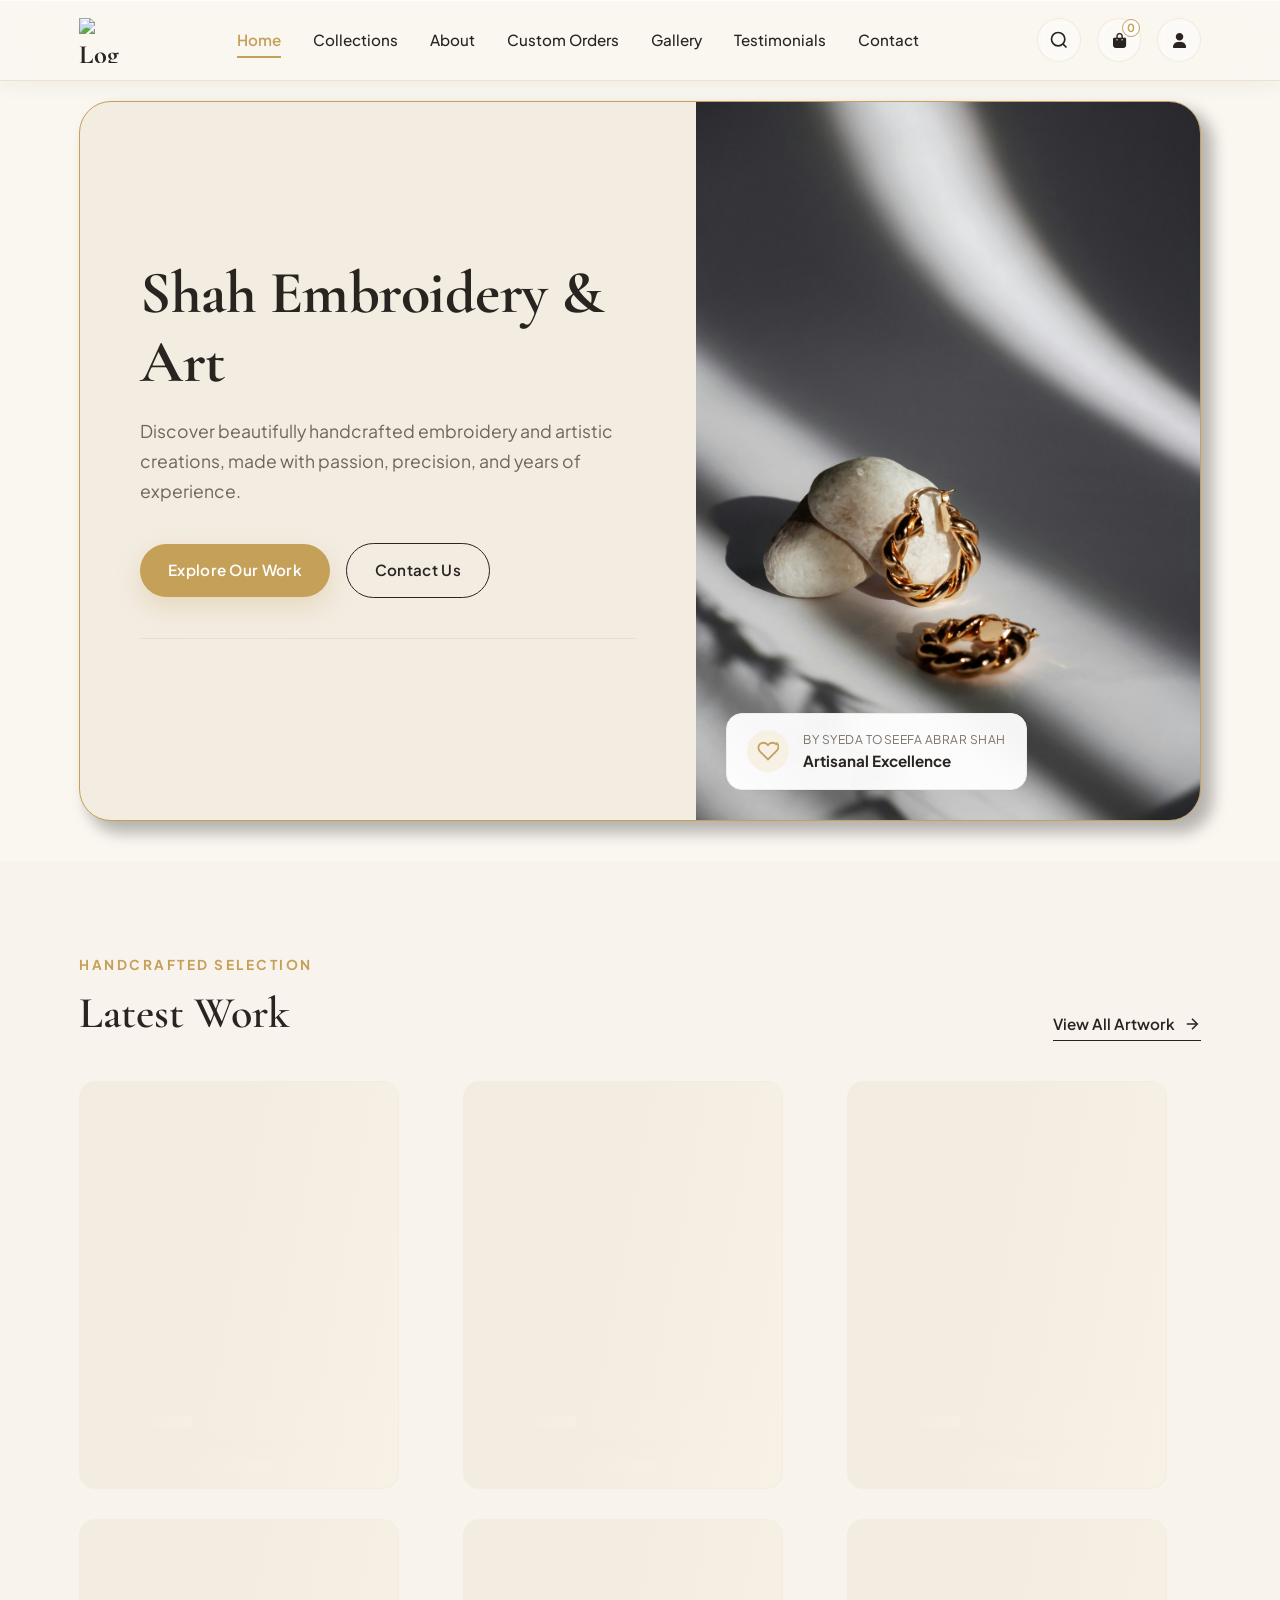
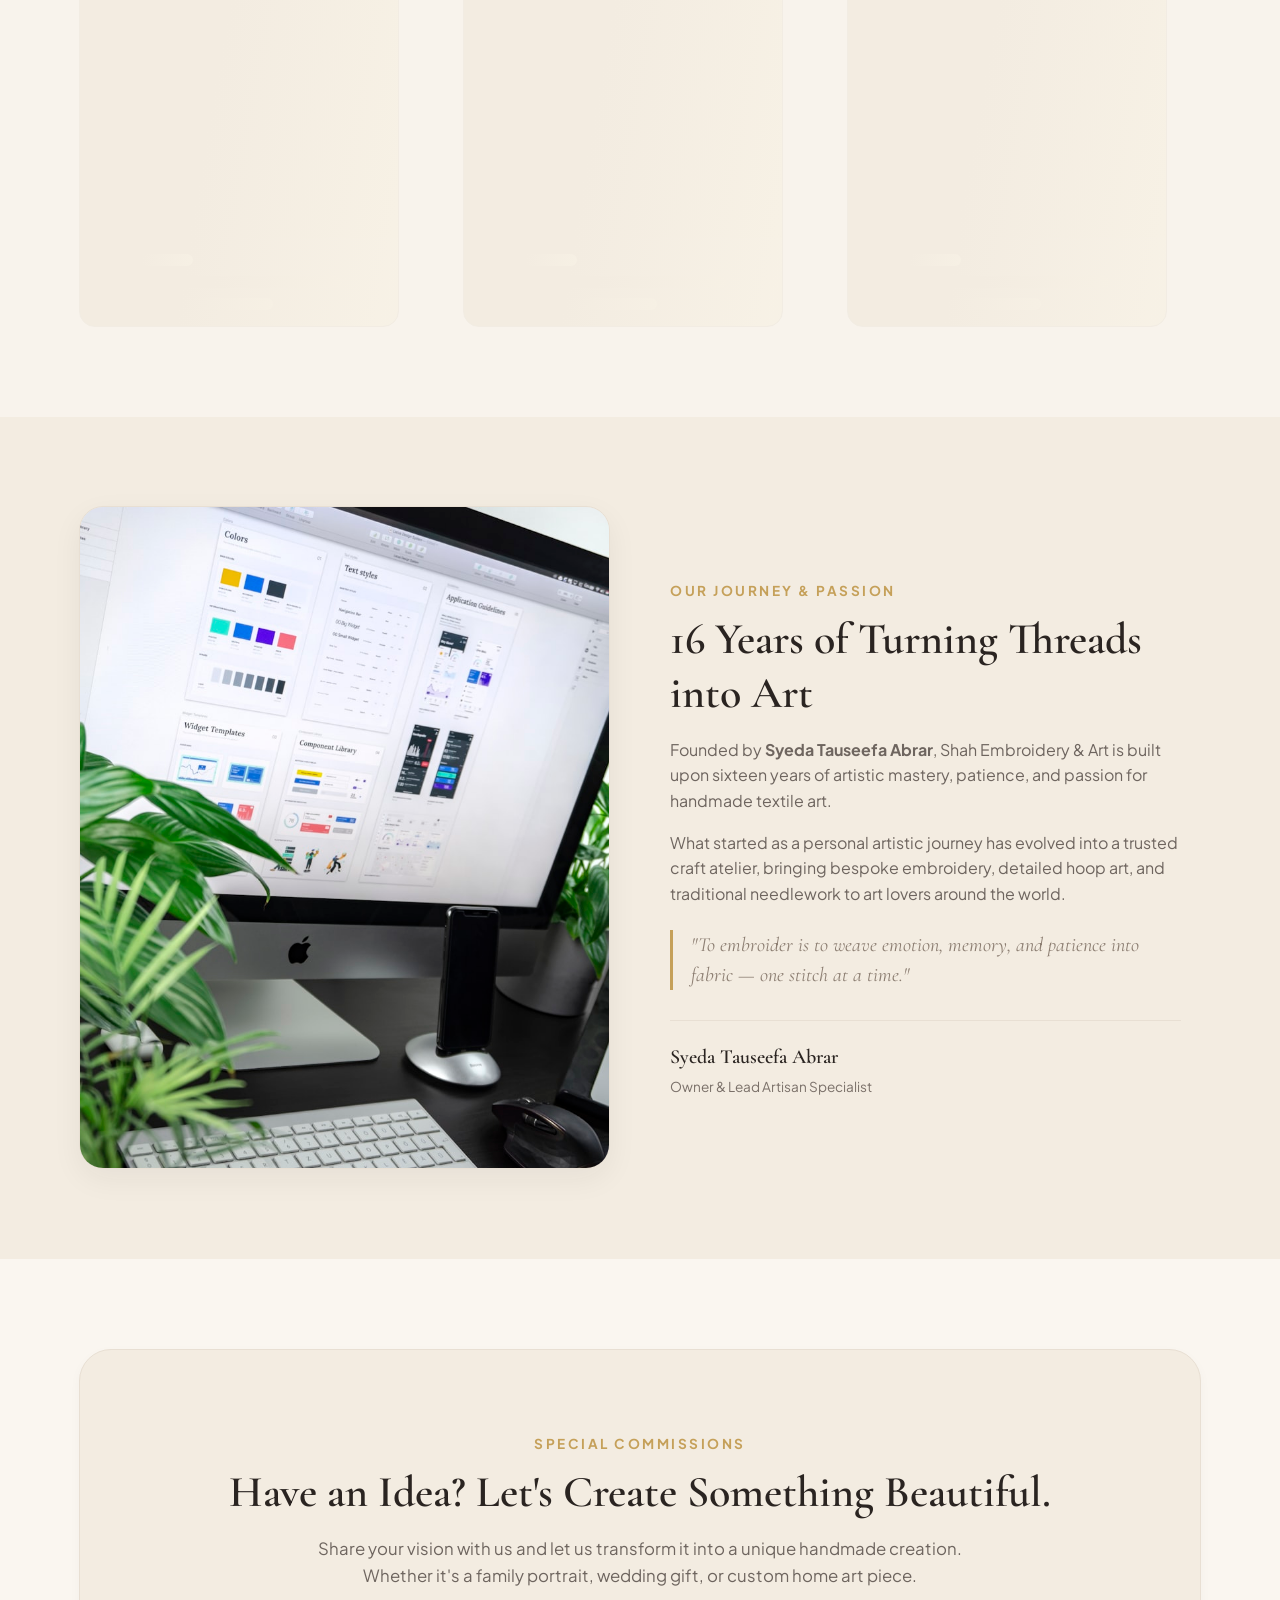
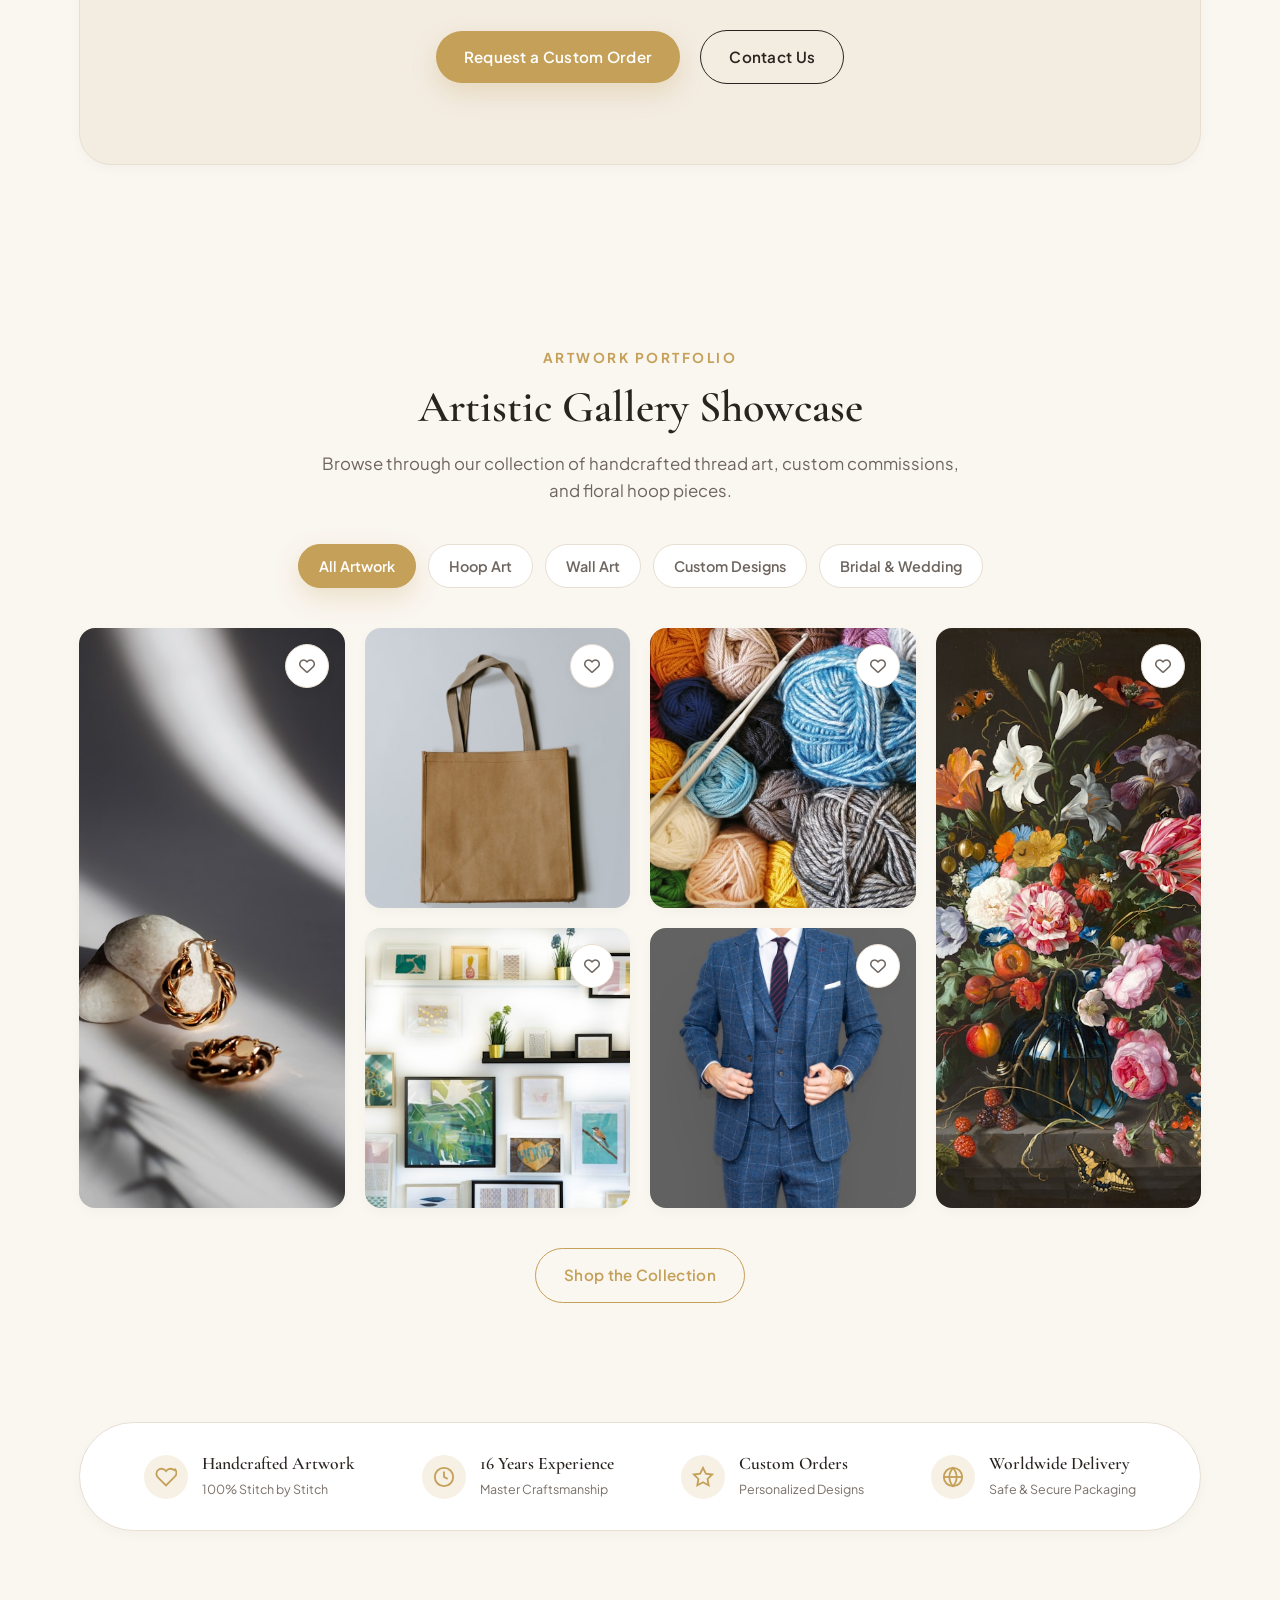
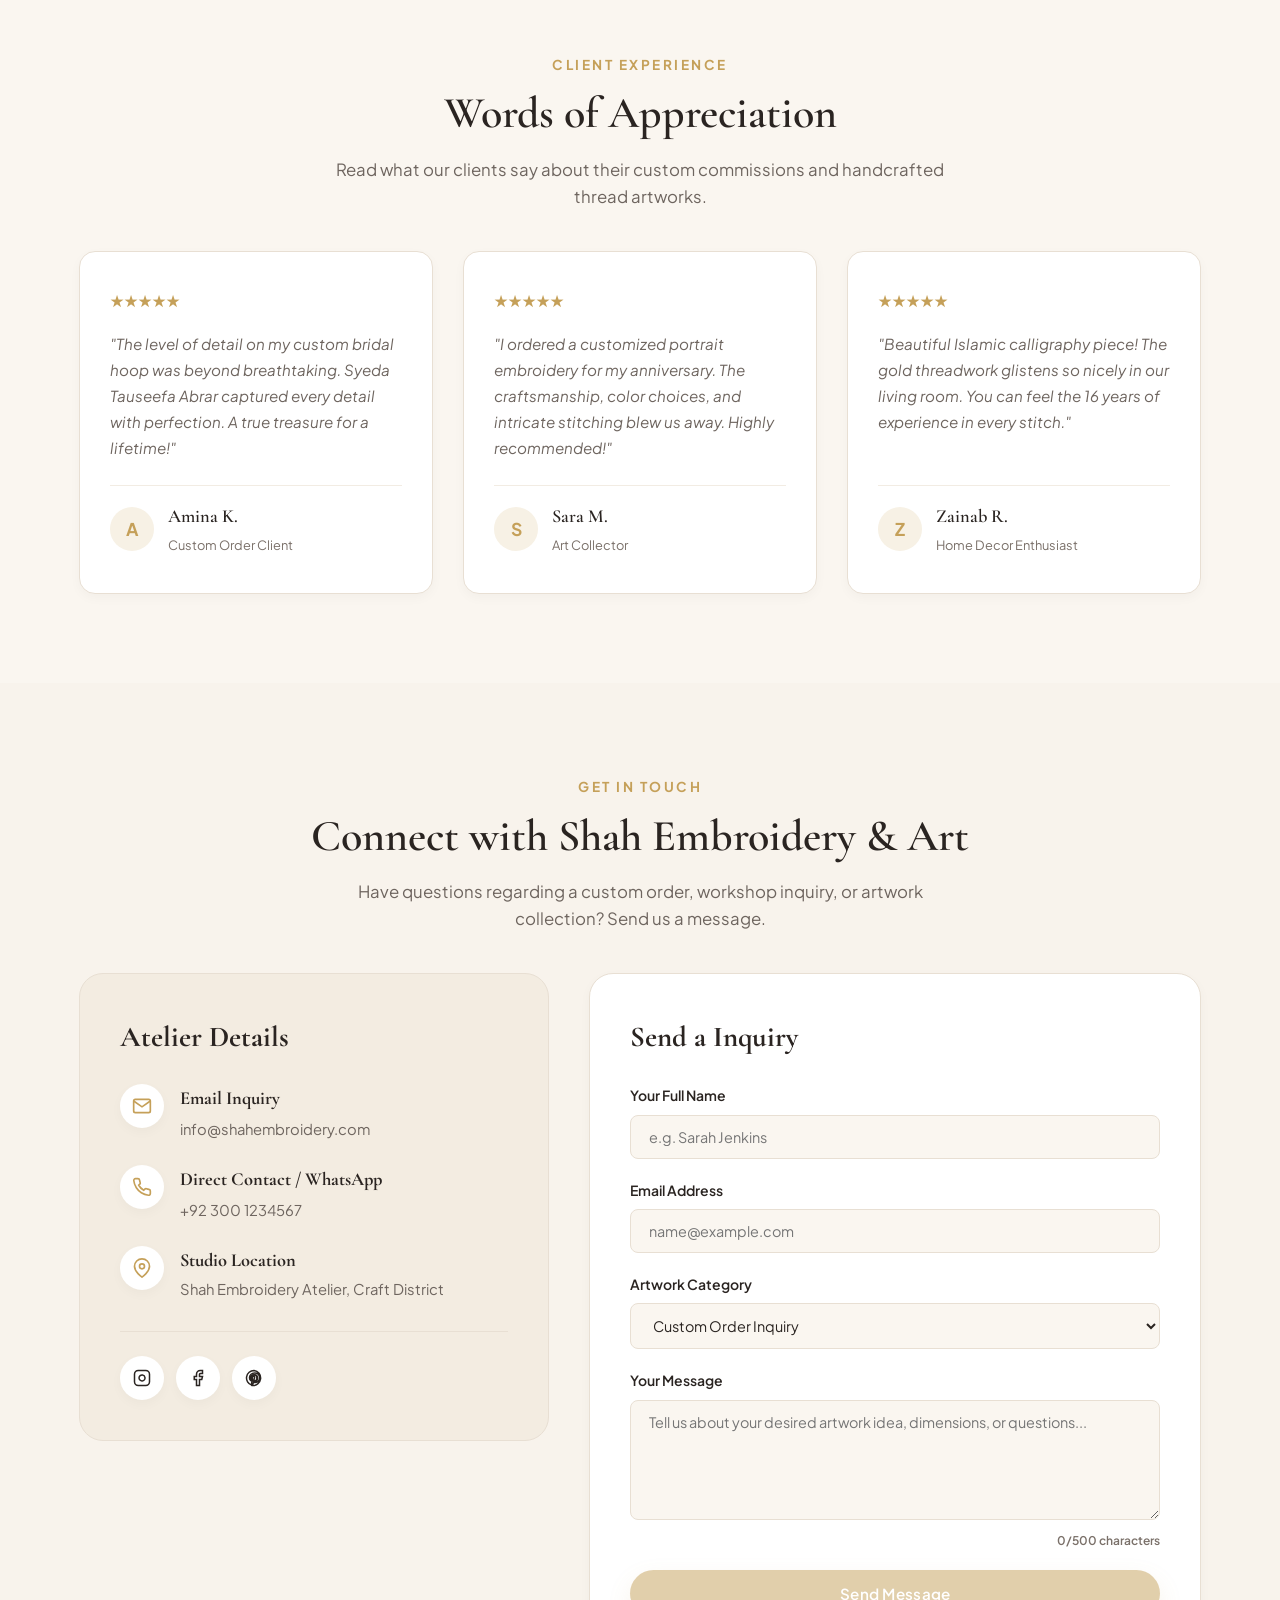
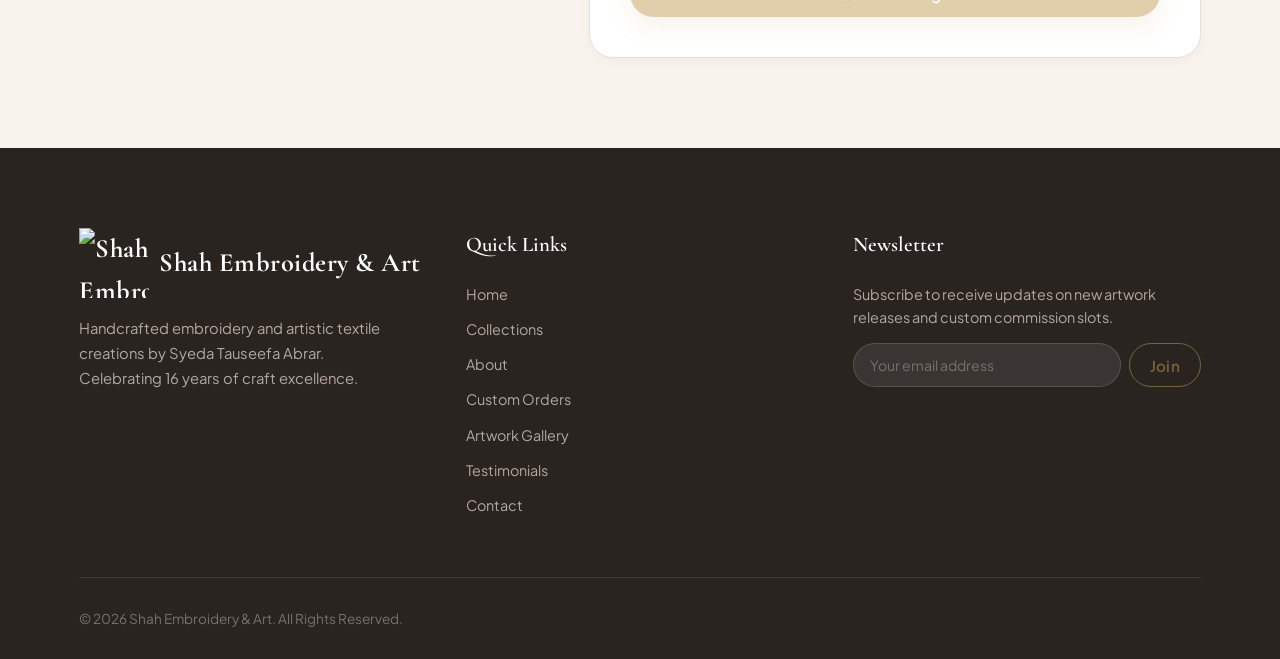
==== commit 93ace6c2: "refactor(homepage): replace Featured flag with recency-based Latest Work section - Remove is_feature" ====
--- a/index.html
+++ b/index.html
@@ -212,7 +212,7 @@
         <div class="artwork-header">
           <div>
             <span class="section-subtitle">HANDCRAFTED SELECTION</span>
-            <h2 class="section-title" style="margin-bottom: 0;">Featured &amp; Latest Work</h2>
+            <h2 class="section-title" style="margin-bottom: 0;">Latest Work</h2>
           </div>
           <a href="shop.html" class="view-all-link" id="viewAllArtworkLink">
             View All Artwork
@@ -728,4 +728,4 @@
   <script src="js/product-loader.js"></script>
 </body>
 
-</html>+</html>
--- a/css/style.css
+++ b/css/style.css
@@ -1,1680 +1,23 @@
-/* ==========================================================================
-   Shah Embroidery & Art - Main Stylesheet
-   Designed for Syeda Tauseefa Abrar (16 Years Craftsmanship)
-   Theme: Luxury Warm Beige, Cream Ivory, Antique Gold & Deep Charcoal
-   ========================================================================== */
-
-/* --------------------------------------------------------------------------
-   1. CSS Custom Properties & Design System
-   -------------------------------------------------------------------------- */
-@import url('https://fonts.googleapis.com/css2?family=Cormorant+Garamond:ital,wght@0,400;0,500;0,600;0,700;1,400&family=Plus+Jakarta+Sans:wght@300;400;500;600;700&display=swap');
-
-:root {
-  /* Color Palette */
-  --bg-main: #FAF6F0;
-  --bg-secondary: #F3ECE1;
-  --bg-card: #FFFFFF;
-  --bg-surface: #F8F3EC;
-  --bg-dark: #1E1A17;
-  
-  --text-primary: #2A2421;
-  --text-secondary: #6E655F;
-  --text-muted: #948B83;
-  --text-light: #FAF6F0;
-  
-  --accent-gold: #C5A059;
-  --accent-gold-hover: #B08B44;
-  --accent-gold-light: #F7F1E5;
-  --accent-taupe: #8C7E72;
-  
-  --border-color: #E8DFD3;
-  --border-light: #F2ECE3;
-  
-  /* Typography */
-  --font-heading: 'Cormorant Garamond', Georgia, serif;
-  --font-body: 'Plus Jakarta Sans', -apple-system, BlinkMacSystemFont, sans-serif;
-  
-  /* Shadows & Elevation */
-  --shadow-sm: 0 4px 12px rgba(42, 36, 33, 0.03);
-  --shadow-md: 0 10px 30px rgba(42, 36, 33, 0.06);
-  --shadow-lg: 0 20px 40px rgba(42, 36, 33, 0.1);
-  --shadow-gold: 0 10px 25px rgba(197, 160, 89, 0.25);
-  
-  /* Border Radii */
-  --radius-sm: 8px;
-  --radius-md: 16px;
-  --radius-lg: 24px;
-  --radius-xl: 32px;
-  --radius-full: 9999px;
-  
-  /* Transitions */
-  --transition-fast: all 0.2s cubic-bezier(0.4, 0, 0.2, 1);
-  --transition-normal: all 0.35s cubic-bezier(0.4, 0, 0.2, 1);
-  --transition-slow: all 0.5s cubic-bezier(0.4, 0, 0.2, 1);
-}
-
-/* --------------------------------------------------------------------------
-   2. Reset & Global Styles
-   -------------------------------------------------------------------------- */
-*, *::before, *::after {
-  box-sizing: border-box;
-  margin: 0;
-  padding: 0;
-}
-
-html {
-  scroll-behavior: smooth;
-  font-size: 16px;
-}
-
-body {
-  font-family: var(--font-body);
-  background-color: var(--bg-main);
-  color: var(--text-primary);
-  line-height: 1.6;
-  -webkit-font-smoothing: antialiased;
-  -moz-osx-font-smoothing: grayscale;
-  overflow-x: hidden;
-}
-
-img {
-  max-width: 100%;
-  height: auto;
-  display: block;
-}
-
-a {
-  color: inherit;
-  text-decoration: none;
-  transition: var(--transition-fast);
-}
-
-button, input, textarea, select {
-  font-family: inherit;
-  font-size: inherit;
-  outline: none;
-  border: none;
-}
-
-button {
-  cursor: pointer;
-  background: none;
-}
-
-ul {
-  list-style: none;
-}
-
-.container {
-  width: 90%;
-  max-width: 1280px;
-  margin: 0 auto;
-  padding: 0 15px;
-}
-
-.section-padding {
-  padding: 90px 0;
-}
-
-.text-center {
-  text-align: center;
-}
-
-/* Section Header Styles */
-.section-subtitle {
-  display: inline-block;
-  font-size: 0.85rem;
-  font-weight: 700;
-  letter-spacing: 2.5px;
-  text-transform: uppercase;
-  color: var(--accent-gold);
-  margin-bottom: 12px;
-}
-
-.section-title {
-  font-family: var(--font-heading);
-  font-size: 2.75rem;
-  font-weight: 600;
-  color: var(--text-primary);
-  line-height: 1.25;
-  margin-bottom: 16px;
-}
-
-.section-description {
-  font-size: 1.05rem;
-  color: var(--text-secondary);
-  max-width: 640px;
-  margin: 0 auto 40px auto;
-}
-
-/* --------------------------------------------------------------------------
-   3. Buttons & Badges
-   -------------------------------------------------------------------------- */
-.btn {
-  display: inline-flex;
-  align-items: center;
-  justify-content: center;
-  gap: 10px;
-  padding: 14px 28px;
-  border-radius: var(--radius-full);
-  font-size: 0.95rem;
-  font-weight: 600;
-  letter-spacing: 0.3px;
-  transition: var(--transition-normal);
-  white-space: nowrap;
-}
-
-.btn-primary {
-  background-color: var(--accent-gold);
-  color: #FFFFFF;
-  box-shadow: var(--shadow-gold);
-}
-
-.btn-primary:hover {
-  background-color: var(--accent-gold-hover);
-  transform: translateY(-2px);
-  box-shadow: 0 14px 28px rgba(197, 160, 89, 0.35);
-}
-
-.btn-secondary {
-  background-color: var(--text-primary);
-  color: #FFFFFF;
-}
-
-.btn-secondary:hover {
-  background-color: #403632;
-  transform: translateY(-2px);
-  box-shadow: var(--shadow-md);
-}
-
-.btn-outline {
-  background-color: transparent;
-  color: var(--text-primary);
-  border: 1.5px solid var(--text-primary);
-}
-
-.btn-outline:hover {
-  background-color: var(--text-primary);
-  color: #FFFFFF;
-  transform: translateY(-2px);
-}
-
-.btn-outline-gold {
-  background-color: transparent;
-  color: var(--accent-gold);
-  border: 1.5px solid var(--accent-gold);
-}
-
-.btn-outline-gold:hover {
-  background-color: var(--accent-gold);
-  color: #FFFFFF;
-  transform: translateY(-2px);
-}
-
-.badge {
-  display: inline-flex;
-  align-items: center;
-  padding: 6px 14px;
-  border-radius: var(--radius-full);
-  font-size: 0.75rem;
-  font-weight: 700;
-  letter-spacing: 1px;
-  text-transform: uppercase;
-}
-
-.badge-gold {
-  background-color: var(--accent-gold-light);
-  color: var(--accent-gold-hover);
-}
-
-.badge-dark {
-  background-color: var(--text-primary);
-  color: #FFFFFF;
-}
-
-/* --------------------------------------------------------------------------
-   4. Announcement Bar & Navbar
-   -------------------------------------------------------------------------- */
-.announcement-bar {
-  background-color: var(--text-primary);
-  color: var(--bg-main);
-  padding: 10px 0;
-  font-size: 0.825rem;
-  font-weight: 500;
-  letter-spacing: 1px;
-  text-align: center;
-}
-
-.announcement-bar p {
-  display: flex;
-  align-items: center;
-  justify-content: center;
-  gap: 15px;
-  flex-wrap: wrap;
-}
-
-.announcement-bar span.divider {
-  opacity: 0.4;
-}
-
-/* Navbar */
-.navbar {
-  position: sticky;
-  top: 0;
-  left: 0;
-  width: 100%;
-  z-index: 1000;
-  background-color: rgba(250, 246, 240, 0.92);
-  backdrop-filter: blur(12px);
-  -webkit-backdrop-filter: blur(12px);
-  border-bottom: 1.5px solid var(--border-color);
-  transition: var(--transition-fast);
-}
-
-.navbar.scrolled {
-  box-shadow: var(--shadow-md);
-  background-color: rgba(250, 246, 240, 0.98);
-}
-
-.navbar-container {
-  display: flex;
-  align-items: center;
-  justify-content: space-between;
-  height: 80px;
-}
-
-.logo {
-  display: flex;
-  align-items: center;
-  gap: 10px;
-  font-family: var(--font-heading);
-  font-size: 1.65rem;
-  font-weight: 700;
-  color: var(--text-primary);
-  letter-spacing: 0.5px;
-}
-
-.logo svg {
-  width: 28px;
-  height: 28px;
-  fill: var(--accent-gold);
-}
-
-.nav-menu {
-  display: flex;
-  align-items: center;
-  gap: 32px;
-}
-
-.nav-link {
-  font-size: 0.95rem;
-  font-weight: 500;
-  color: var(--text-primary);
-  position: relative;
-  padding: 6px 0;
-}
-
-.nav-link::after {
-  content: '';
-  position: absolute;
-  bottom: 0;
-  left: 0;
-  width: 0%;
-  height: 2px;
-  background-color: var(--accent-gold);
-  transition: var(--transition-fast);
-}
-
-.nav-link:hover::after,
-.nav-link.active::after {
-  width: 100%;
-}
-
-.nav-link.active {
-  color: var(--accent-gold);
-  font-weight: 600;
-}
-
-.nav-actions {
-  display: flex;
-  align-items: center;
-  gap: 16px;
-}
-
-.icon-btn {
-  width: 44px;
-  height: 44px;
-  border-radius: 50%;
-  display: flex;
-  align-items: center;
-  justify-content: center;
-  color: var(--text-primary);
-  background-color: rgba(232, 223, 211, 0.4);
-  transition: var(--transition-fast);
-  position: relative;
-}
-
-.icon-btn:hover {
-  background-color: var(--accent-gold-light);
-  color: var(--accent-gold);
-}
-
-.cart-count {
-  position: absolute;
-  top: 4px;
-  right: 4px;
-  background-color: var(--accent-gold);
-  color: #FFFFFF;
-  font-size: 0.7rem;
-  font-weight: 700;
-  width: 18px;
-  height: 18px;
-  border-radius: 50%;
-  display: flex;
-  align-items: center;
-  justify-content: center;
-}
-
-.hamburger {
-  display: none;
-  flex-direction: column;
-  gap: 5px;
-  cursor: pointer;
-  padding: 8px;
-}
-
-.hamburger span {
-  width: 24px;
-  height: 2px;
-  background-color: var(--text-primary);
-  transition: var(--transition-fast);
-}
-
-/* --------------------------------------------------------------------------
-   5. Hero Section (Reference Design Inspired Layout)
-   -------------------------------------------------------------------------- */
-.hero-wrapper {
-  padding: 24px 0 60px 0;
-}
-
-.hero-card {
-  background-color: var(--bg-secondary);
-  border-radius: var(--radius-xl);
-  overflow: hidden;
-  position: relative;
-  border: 1px solid var(--border-color);
-  box-shadow: var(--shadow-sm);
-  display: grid;
-  grid-template-columns: 1.1fr 0.9fr;
-  align-items: center;
-  min-height: 560px;
-}
-
-.hero-content {
-  padding: 60px 50px 60px 60px;
-  z-index: 2;
-}
-
-.hero-label {
-  display: inline-flex;
-  align-items: center;
-  gap: 8px;
-  background-color: var(--bg-card);
-  padding: 6px 16px;
-  border-radius: var(--radius-full);
-  font-size: 0.8rem;
-  font-weight: 700;
-  letter-spacing: 1.5px;
-  color: var(--text-primary);
-  margin-bottom: 24px;
-  border: 1px solid var(--border-color);
-}
-
-.hero-label-dot {
-  width: 8px;
-  height: 8px;
-  background-color: var(--accent-gold);
-  border-radius: 50%;
-}
-
-.hero-title {
-  font-family: var(--font-heading);
-  font-size: 3.75rem;
-  font-weight: 700;
-  line-height: 1.12;
-  color: var(--text-primary);
-  margin-bottom: 20px;
-  letter-spacing: -0.5px;
-}
-
-.hero-description {
-  font-size: 1.1rem;
-  color: var(--text-secondary);
-  line-height: 1.7;
-  margin-bottom: 36px;
-  max-width: 520px;
-}
-
-.hero-cta {
-  display: flex;
-  align-items: center;
-  gap: 16px;
-  flex-wrap: wrap;
-  margin-bottom: 40px;
-}
-
-.hero-trust-bar {
-  display: flex;
-  align-items: center;
-  gap: 24px;
-  padding-top: 24px;
-  border-top: 1px solid var(--border-color);
-}
-
-.hero-trust-item {
-  display: flex;
-  align-items: center;
-  gap: 10px;
-  font-size: 0.875rem;
-  font-weight: 600;
-  color: var(--text-primary);
-}
-
-.hero-trust-item svg {
-  width: 20px;
-  height: 20px;
-  color: var(--accent-gold);
-}
-
-.hero-image-wrapper {
-  position: relative;
-  height: 100%;
-  min-height: 480px;
-  overflow: hidden;
-}
-
-.hero-image {
-  width: 100%;
-  height: 100%;
-  object-fit: cover;
-  object-position: center;
-  transition: var(--transition-slow);
-}
-
-.hero-card:hover .hero-image {
-  transform: scale(1.03);
-}
-
-.hero-floating-badge {
-  position: absolute;
-  bottom: 30px;
-  left: 30px;
-  background-color: rgba(255, 255, 255, 0.95);
-  backdrop-filter: blur(10px);
-  padding: 16px 20px;
-  border-radius: var(--radius-md);
-  border: 1px solid var(--border-light);
-  box-shadow: var(--shadow-md);
-  display: flex;
-  align-items: center;
-  gap: 14px;
-  z-index: 3;
-}
-
-.badge-icon {
-  width: 42px;
-  height: 42px;
-  background-color: var(--accent-gold-light);
-  color: var(--accent-gold);
-  border-radius: 50%;
-  display: flex;
-  align-items: center;
-  justify-content: center;
-}
-
-.badge-text span {
-  display: block;
-  font-size: 0.75rem;
-  color: var(--text-muted);
-  text-transform: uppercase;
-  letter-spacing: 0.5px;
-}
-
-.badge-text strong {
-  display: block;
-  font-size: 0.95rem;
-  color: var(--text-primary);
-  font-weight: 700;
-}
-
-/* --------------------------------------------------------------------------
-   6. Artwork Categories (Circular Cards)
-   -------------------------------------------------------------------------- */
-.categories-grid {
-  display: grid;
-  grid-template-columns: repeat(6, 1fr);
-  gap: 24px;
-  margin-top: 40px;
-}
-
-.category-card {
-  display: flex;
-  flex-direction: column;
-  align-items: center;
-  text-align: center;
-  cursor: pointer;
-  text-decoration: none;
-}
-
-.category-thumb-wrapper {
-  width: 140px;
-  height: 140px;
-  border-radius: 50%;
-  overflow: hidden;
-  padding: 6px;
-  background-color: var(--bg-card);
-  border: 2px solid var(--border-color);
-  box-shadow: var(--shadow-sm);
-  transition: var(--transition-normal);
-  position: relative;
-  margin-bottom: 16px;
-}
-
-.category-thumb {
-  width: 100%;
-  height: 100%;
-  border-radius: 50%;
-  object-fit: cover;
-  transition: var(--transition-normal);
-}
-
-.category-card:hover .category-thumb-wrapper {
-  border-color: var(--accent-gold);
-  transform: translateY(-6px);
-  box-shadow: var(--shadow-gold);
-}
-
-.category-card:hover .category-thumb {
-  transform: scale(1.1);
-}
-
-.category-name {
-  font-family: var(--font-heading);
-  font-size: 1.2rem;
-  font-weight: 600;
-  color: var(--text-primary);
-  margin-bottom: 4px;
-  transition: var(--transition-fast);
-}
-
-.category-card:hover .category-name {
-  color: var(--accent-gold);
-}
-
-.category-count {
-  font-size: 0.8rem;
-  color: var(--text-muted);
-}
-
-/* --------------------------------------------------------------------------
-   7. Featured Collection Banners (Side-by-Side Cards)
-   -------------------------------------------------------------------------- */
-.banners-grid {
-  display: grid;
-  grid-template-columns: 1fr 1fr;
-  gap: 30px;
-}
-
-.banner-card {
-  background-color: var(--bg-secondary);
-  border-radius: var(--radius-lg);
-  overflow: hidden;
-  position: relative;
-  min-height: 380px;
-  display: flex;
-  align-items: center;
-  border: 1px solid var(--border-color);
-  box-shadow: var(--shadow-sm);
-  transition: var(--transition-normal);
-}
-
-.banner-card:hover {
-  transform: translateY(-4px);
-  box-shadow: var(--shadow-md);
-}
-
-.banner-content {
-  padding: 40px;
-  width: 60%;
-  z-index: 2;
-}
-
-.banner-label {
-  display: inline-block;
-  font-size: 0.75rem;
-  font-weight: 700;
-  letter-spacing: 1.5px;
-  color: var(--accent-gold);
-  margin-bottom: 12px;
-}
-
-.banner-title {
-  font-family: var(--font-heading);
-  font-size: 2.2rem;
-  font-weight: 600;
-  color: var(--text-primary);
-  line-height: 1.2;
-  margin-bottom: 14px;
-}
-
-.banner-text {
-  font-size: 0.95rem;
-  color: var(--text-secondary);
-  margin-bottom: 24px;
-  line-height: 1.6;
-}
-
-.banner-image-wrapper {
-  position: absolute;
-  right: 0;
-  top: 0;
-  width: 50%;
-  height: 100%;
-  overflow: hidden;
-}
-
-.banner-image-wrapper::before {
-  content: '';
-  position: absolute;
-  top: 0;
-  left: 0;
-  width: 40%;
-  height: 100%;
-  background: linear-gradient(to right, var(--bg-secondary) 0%, transparent 100%);
-  z-index: 1;
-}
-
-.banner-image {
-  width: 100%;
-  height: 100%;
-  object-fit: cover;
-  transition: var(--transition-slow);
-}
-
-.banner-card:hover .banner-image {
-  transform: scale(1.06);
-}
-
-/* --------------------------------------------------------------------------
-   8. Featured Artwork Section
-   -------------------------------------------------------------------------- */
-.artwork-header {
-  display: flex;
-  align-items: flex-end;
-  justify-content: space-between;
-  margin-bottom: 40px;
-}
-
-.view-all-link {
-  display: inline-flex;
-  align-items: center;
-  gap: 8px;
-  font-size: 0.95rem;
-  font-weight: 600;
-  color: var(--text-primary);
-  border-bottom: 1.5px solid var(--text-primary);
-  padding-bottom: 4px;
-}
-
-.view-all-link:hover {
-  color: var(--accent-gold);
-  border-color: var(--accent-gold);
-}
-
-.artwork-grid {
-  display: grid;
-  grid-template-columns: repeat(3, 1fr);
-  gap: 30px;
-}
-
-.artwork-card {
-  background-color: var(--bg-card);
-  border-radius: var(--radius-md);
-  overflow: hidden;
-  border: 1px solid var(--border-color);
-  box-shadow: var(--shadow-sm);
-  transition: var(--transition-normal);
-  display: flex;
-  flex-direction: column;
-}
-
-.artwork-card:hover {
-  transform: translateY(-6px);
-  box-shadow: var(--shadow-md);
-  border-color: var(--accent-gold);
-}
-
-.artwork-img-box {
-  position: relative;
-  width: 100%;
-  padding-top: 100%; /* 1:1 Aspect Ratio */
-  overflow: hidden;
-  background-color: var(--bg-surface);
-}
-
-.artwork-img {
-  position: absolute;
-  top: 0;
-  left: 0;
-  width: 100%;
-  height: 100%;
-  object-fit: cover;
-  transition: var(--transition-slow);
-}
-
-.artwork-card:hover .artwork-img {
-  transform: scale(1.08);
-}
-
-.artwork-badge {
-  position: absolute;
-  top: 16px;
-  left: 16px;
-  z-index: 2;
-}
-
-.artwork-quick-view-btn {
-  position: absolute;
-  bottom: 20px;
-  left: 50%;
-  transform: translateX(-50%) translateY(20px);
-  opacity: 0;
-  transition: var(--transition-normal);
-  z-index: 2;
-}
-
-.artwork-card:hover .artwork-quick-view-btn {
-  transform: translateX(-50%) translateY(0);
-  opacity: 1;
-}
-
-.artwork-details {
-  padding: 22px;
-  display: flex;
-  flex-direction: column;
-  flex-grow: 1;
-}
-
-.artwork-category {
-  font-size: 0.78rem;
-  font-weight: 700;
-  text-transform: uppercase;
-  letter-spacing: 1.2px;
-  color: var(--accent-gold);
-  margin-bottom: 6px;
-}
-
-.artwork-title {
-  font-family: var(--font-heading);
-  font-size: 1.4rem;
-  font-weight: 600;
-  color: var(--text-primary);
-  margin-bottom: 10px;
-}
-
-.artwork-footer {
-  display: flex;
-  align-items: center;
-  justify-content: space-between;
-  margin-top: auto;
-  padding-top: 14px;
-  border-top: 1px solid var(--border-light);
-}
-
-.artwork-price {
-  font-size: 1.1rem;
-  font-weight: 700;
-  color: var(--text-primary);
-}
-
-.artwork-price span.custom-tag {
-  font-size: 0.85rem;
-  font-weight: 600;
-  color: var(--accent-taupe);
-}
-
-.artwork-detail-btn {
-  width: 36px;
-  height: 36px;
-  border-radius: 50%;
-  background-color: var(--bg-surface);
-  color: var(--text-primary);
-  display: flex;
-  align-items: center;
-  justify-content: center;
-  transition: var(--transition-fast);
-}
-
-.artwork-card:hover .artwork-detail-btn {
-  background-color: var(--accent-gold);
-  color: #FFFFFF;
-}
-
-/* --------------------------------------------------------------------------
-   9. Why Choose Shah Embroidery & Art
-   -------------------------------------------------------------------------- */
-.features-grid {
-  display: grid;
-  grid-template-columns: repeat(4, 1fr);
-  gap: 24px;
-  margin-top: 50px;
-}
-
-.feature-card {
-  background-color: var(--bg-card);
-  padding: 36px 28px;
-  border-radius: var(--radius-md);
-  border: 1px solid var(--border-color);
-  box-shadow: var(--shadow-sm);
-  text-align: center;
-  transition: var(--transition-normal);
-}
-
-.feature-card:hover {
-  transform: translateY(-6px);
-  border-color: var(--accent-gold);
-  box-shadow: var(--shadow-md);
-}
-
-.feature-icon-box {
-  width: 64px;
-  height: 64px;
-  border-radius: 50%;
-  background-color: var(--accent-gold-light);
-  color: var(--accent-gold);
-  display: flex;
-  align-items: center;
-  justify-content: center;
-  margin: 0 auto 22px auto;
-  transition: var(--transition-fast);
-}
-
-.feature-card:hover .feature-icon-box {
-  background-color: var(--accent-gold);
-  color: #FFFFFF;
-}
-
-.feature-icon-box svg {
-  width: 28px;
-  height: 28px;
-}
-
-.feature-title {
-  font-family: var(--font-heading);
-  font-size: 1.35rem;
-  font-weight: 600;
-  color: var(--text-primary);
-  margin-bottom: 10px;
-}
-
-.feature-text {
-  font-size: 0.9rem;
-  color: var(--text-secondary);
-  line-height: 1.6;
-}
-
-/* --------------------------------------------------------------------------
-   10. Experience / Brand Story Section
-   -------------------------------------------------------------------------- */
-.story-grid {
-  display: grid;
-  grid-template-columns: 1fr 1fr;
-  gap: 60px;
-  align-items: center;
-}
-
-.story-image-container {
-  position: relative;
-}
-
-.story-image-wrapper {
-  border-radius: var(--radius-lg);
-  overflow: hidden;
-  box-shadow: var(--shadow-md);
-  border: 1px solid var(--border-color);
-  position: relative;
-}
-
-.story-image {
-  width: 100%;
-  height: auto;
-  display: block;
-}
-
-.story-badge-card {
-  position: absolute;
-  bottom: -24px;
-  right: -24px;
-  background-color: var(--text-primary);
-  color: #FFFFFF;
-  padding: 24px 30px;
-  border-radius: var(--radius-md);
-  box-shadow: var(--shadow-lg);
-  max-width: 240px;
-}
-
-.story-badge-card h4 {
-  font-family: var(--font-heading);
-  font-size: 2.2rem;
-  color: var(--accent-gold);
-  line-height: 1;
-  margin-bottom: 4px;
-}
-
-.story-badge-card p {
-  font-size: 0.85rem;
-  color: var(--bg-surface);
-  line-height: 1.4;
-}
-
-.story-content {
-  padding-right: 20px;
-}
-
-.story-quote {
-  font-family: var(--font-heading);
-  font-style: italic;
-  font-size: 1.25rem;
-  color: var(--accent-taupe);
-  border-left: 3px solid var(--accent-gold);
-  padding-left: 18px;
-  margin: 24px 0;
-  line-height: 1.5;
-}
-
-.story-owner {
-  display: flex;
-  align-items: center;
-  gap: 16px;
-  margin-top: 30px;
-  padding-top: 20px;
-  border-top: 1px solid var(--border-color);
-}
-
-.owner-title h5 {
-  font-family: var(--font-heading);
-  font-size: 1.25rem;
-  font-weight: 600;
-  color: var(--text-primary);
-}
-
-.owner-title span {
-  font-size: 0.85rem;
-  color: var(--text-muted);
-}
-
-/* --------------------------------------------------------------------------
-   11. Custom Order CTA Section
-   -------------------------------------------------------------------------- */
-.custom-cta-wrapper {
-  background-color: var(--bg-secondary);
-  border-radius: var(--radius-xl);
-  padding: 80px 40px;
-  text-align: center;
-  position: relative;
-  overflow: hidden;
-  border: 1px solid var(--border-color);
-  box-shadow: var(--shadow-sm);
-}
-
-.cta-buttons {
-  display: flex;
-  align-items: center;
-  justify-content: center;
-  gap: 20px;
-  flex-wrap: wrap;
-  margin-top: 36px;
-}
-
-/* --------------------------------------------------------------------------
-   12. Gallery Preview Section
-   -------------------------------------------------------------------------- */
-.gallery-tabs {
-  display: flex;
-  align-items: center;
-  justify-content: center;
-  gap: 12px;
-  margin-bottom: 40px;
-  flex-wrap: wrap;
-}
-
-.tab-btn {
-  padding: 10px 22px;
-  border-radius: var(--radius-full);
-  font-size: 0.9rem;
-  font-weight: 600;
-  color: var(--text-secondary);
-  background-color: var(--bg-card);
-  border: 1px solid var(--border-color);
-  transition: var(--transition-fast);
-}
-
-.tab-btn:hover,
-.tab-btn.active {
-  background-color: var(--accent-gold);
-  color: #FFFFFF;
-  border-color: var(--accent-gold);
-  box-shadow: var(--shadow-gold);
-}
-
-.gallery-grid {
-  display: grid;
-  grid-template-columns: repeat(4, 1fr);
-  gap: 20px;
-  margin-bottom: 40px;
-}
-
-.gallery-item {
-  position: relative;
-  border-radius: var(--radius-md);
-  overflow: hidden;
-  height: 280px;
-  box-shadow: var(--shadow-sm);
-  background-color: var(--bg-surface);
-}
-
-.gallery-item.tall {
-  grid-row: span 2;
-  height: 580px;
-}
-
-.gallery-img {
-  width: 100%;
-  height: 100%;
-  object-fit: cover;
-  transition: var(--transition-slow);
-}
-
-.gallery-overlay {
-  position: absolute;
-  top: 0;
-  left: 0;
-  width: 100%;
-  height: 100%;
-  background: linear-gradient(to top, rgba(30, 26, 23, 0.85) 0%, rgba(30, 26, 23, 0.1) 60%, transparent 100%);
-  display: flex;
-  flex-direction: column;
-  justify-content: flex-end;
-  padding: 24px;
-  color: #FFFFFF;
-  opacity: 0;
-  transition: var(--transition-normal);
-}
-
-.gallery-item:hover .gallery-overlay {
-  opacity: 1;
-}
-
-.gallery-item:hover .gallery-img {
-  transform: scale(1.08);
-}
-
-.gallery-overlay-cat {
-  font-size: 0.75rem;
-  font-weight: 700;
-  text-transform: uppercase;
-  letter-spacing: 1.2px;
-  color: var(--accent-gold);
-  margin-bottom: 4px;
-}
-
-.gallery-overlay-title {
-  font-family: var(--font-heading);
-  font-size: 1.35rem;
-  font-weight: 600;
-}
-
-/* --------------------------------------------------------------------------
-   13. Trust / Brand Strip
-   -------------------------------------------------------------------------- */
-.trust-strip-wrapper {
-  background-color: var(--bg-card);
-  border-radius: var(--radius-full);
-  padding: 30px 40px;
-  border: 1px solid var(--border-color);
-  box-shadow: var(--shadow-sm);
-  display: flex;
-  align-items: center;
-  justify-content: space-around;
-  flex-wrap: wrap;
-  gap: 20px;
-}
-
-.trust-strip-item {
-  display: flex;
-  align-items: center;
-  gap: 14px;
-}
-
-.trust-strip-icon {
-  width: 44px;
-  height: 44px;
-  border-radius: 50%;
-  background-color: var(--accent-gold-light);
-  color: var(--accent-gold);
-  display: flex;
-  align-items: center;
-  justify-content: center;
-}
-
-.trust-strip-text h6 {
-  font-family: var(--font-heading);
-  font-size: 1.1rem;
-  font-weight: 600;
-  color: var(--text-primary);
-  line-height: 1.2;
-}
-
-.trust-strip-text span {
-  font-size: 0.78rem;
-  color: var(--text-muted);
-}
-
-/* --------------------------------------------------------------------------
-   14. Testimonials Section
-   -------------------------------------------------------------------------- */
-.testimonials-grid {
-  display: grid;
-  grid-template-columns: repeat(3, 1fr);
-  gap: 30px;
-  margin-top: 40px;
-}
-
-.testimonial-card {
-  background-color: var(--bg-card);
-  padding: 36px 30px;
-  border-radius: var(--radius-md);
-  border: 1px solid var(--border-color);
-  box-shadow: var(--shadow-sm);
-  transition: var(--transition-normal);
-  display: flex;
-  flex-direction: column;
-}
-
-.testimonial-card:hover {
-  transform: translateY(-6px);
-  box-shadow: var(--shadow-md);
-  border-color: var(--accent-gold);
-}
-
-.stars {
-  display: flex;
-  gap: 4px;
-  color: var(--accent-gold);
-  margin-bottom: 18px;
-}
-
-.testimonial-quote {
-  font-size: 0.95rem;
-  color: var(--text-secondary);
-  line-height: 1.7;
-  font-style: italic;
-  margin-bottom: 24px;
-  flex-grow: 1;
-}
-
-.client-meta {
-  display: flex;
-  align-items: center;
-  gap: 14px;
-  padding-top: 16px;
-  border-top: 1px solid var(--border-light);
-}
-
-.client-avatar {
-  width: 44px;
-  height: 44px;
-  border-radius: 50%;
-  background-color: var(--accent-gold-light);
-  color: var(--accent-gold);
-  display: flex;
-  align-items: center;
-  justify-content: center;
-  font-weight: 700;
-  font-size: 1.1rem;
-}
-
-.client-info h5 {
-  font-family: var(--font-heading);
-  font-size: 1.15rem;
-  font-weight: 600;
-  color: var(--text-primary);
-}
-
-.client-info span {
-  font-size: 0.8rem;
-  color: var(--text-muted);
-}
-
-/* --------------------------------------------------------------------------
-   15. Contact Section
-   -------------------------------------------------------------------------- */
-.contact-grid {
-  display: grid;
-  grid-template-columns: 1fr 1.3fr;
-  gap: 40px;
-  align-items: start;
-}
-
-.contact-info-card {
-  background-color: var(--bg-secondary);
-  padding: 40px;
-  border-radius: var(--radius-lg);
-  border: 1px solid var(--border-color);
-}
-
-.contact-item {
-  display: flex;
-  align-items: flex-start;
-  gap: 16px;
-  margin-bottom: 24px;
-}
-
-.contact-icon {
-  width: 44px;
-  height: 44px;
-  border-radius: 50%;
-  background-color: var(--bg-card);
-  color: var(--accent-gold);
-  display: flex;
-  align-items: center;
-  justify-content: center;
-  flex-shrink: 0;
-  box-shadow: var(--shadow-sm);
-}
-
-.contact-detail h5 {
-  font-family: var(--font-heading);
-  font-size: 1.15rem;
-  color: var(--text-primary);
-  margin-bottom: 2px;
-}
-
-.contact-detail p, .contact-detail a {
-  font-size: 0.925rem;
-  color: var(--text-secondary);
-}
-
-.contact-detail a:hover {
-  color: var(--accent-gold);
-}
-
-.social-links {
-  display: flex;
-  gap: 12px;
-  margin-top: 30px;
-  padding-top: 24px;
-  border-top: 1px solid var(--border-color);
-}
-
-.social-icon {
-  width: 40px;
-  height: 40px;
-  border-radius: 50%;
-  background-color: var(--bg-card);
-  color: var(--text-primary);
-  display: flex;
-  align-items: center;
-  justify-content: center;
-  transition: var(--transition-fast);
-  box-shadow: var(--shadow-sm);
-}
-
-.social-icon:hover {
-  background-color: var(--accent-gold);
-  color: #FFFFFF;
-  transform: translateY(-3px);
-}
-
-.contact-form-card {
-  background-color: var(--bg-card);
-  padding: 40px;
-  border-radius: var(--radius-lg);
-  border: 1px solid var(--border-color);
-  box-shadow: var(--shadow-sm);
-}
-
-.form-group {
-  margin-bottom: 20px;
-}
-
-.form-label {
-  display: block;
-  font-size: 0.875rem;
-  font-weight: 600;
-  color: var(--text-primary);
-  margin-bottom: 8px;
-}
-
-.form-input, .form-textarea, .form-select {
-  width: 100%;
-  padding: 12px 18px;
-  border-radius: var(--radius-sm);
-  border: 1.5px solid var(--border-color);
-  background-color: var(--bg-main);
-  color: var(--text-primary);
-  transition: var(--transition-fast);
-}
-
-.form-input:focus, .form-textarea:focus, .form-select:focus {
-  border-color: var(--accent-gold);
-  background-color: #FFFFFF;
-  box-shadow: 0 0 0 3px rgba(197, 160, 89, 0.15);
-}
-
-.form-textarea {
-  resize: vertical;
-  min-height: 120px;
-}
-
-/* --------------------------------------------------------------------------
-   16. Footer
-   -------------------------------------------------------------------------- */
-.footer {
-  background-color: var(--text-primary);
-  color: var(--bg-surface);
-  padding: 80px 0 30px 0;
-}
-
-.footer-grid {
-  display: grid;
-  grid-template-columns: 2fr 1fr 1fr 1.5fr;
-  gap: 40px;
-  margin-bottom: 60px;
-}
-
-.footer-brand .logo {
-  color: #FFFFFF;
-  margin-bottom: 18px;
-}
-
-.footer-desc {
-  font-size: 0.925rem;
-  color: #B5A89E;
-  line-height: 1.7;
-  max-width: 320px;
-  margin-bottom: 24px;
-}
-
-.footer-heading {
-  font-family: var(--font-heading);
-  font-size: 1.3rem;
-  font-weight: 600;
-  color: #FFFFFF;
-  margin-bottom: 22px;
-}
-
-.footer-links {
-  display: flex;
-  flex-direction: column;
-  gap: 12px;
-}
-
-.footer-links a {
-  font-size: 0.9rem;
-  color: #B5A89E;
-}
-
-.footer-links a:hover {
-  color: var(--accent-gold);
-  padding-left: 4px;
-}
-
-.newsletter-form {
-  display: flex;
-  gap: 8px;
-  margin-top: 14px;
-}
-
-.newsletter-input {
-  padding: 12px 16px;
-  border-radius: var(--radius-full);
-  background-color: rgba(255, 255, 255, 0.08);
-  border: 1px solid rgba(255, 255, 255, 0.15);
-  color: #FFFFFF;
-  flex-grow: 1;
-  font-size: 0.875rem;
-}
-
-.newsletter-input::placeholder {
-  color: #948B83;
-}
-
-.footer-bottom {
-  padding-top: 30px;
-  border-top: 1px solid rgba(255, 255, 255, 0.1);
-  display: flex;
-  align-items: center;
-  justify-content: space-between;
-  font-size: 0.85rem;
-  color: #948B83;
-  flex-wrap: wrap;
-  gap: 16px;
-}
-
-/* --------------------------------------------------------------------------
-   17. Modals & Overlays
-   -------------------------------------------------------------------------- */
-.modal-overlay {
-  position: fixed;
-  top: 0;
-  left: 0;
-  width: 100%;
-  height: 100%;
-  background-color: rgba(30, 26, 23, 0.6);
-  backdrop-filter: blur(8px);
-  -webkit-backdrop-filter: blur(8px);
-  z-index: 2000;
-  display: flex;
-  align-items: center;
-  justify-content: center;
-  padding: 20px;
-  opacity: 0;
-  visibility: hidden;
-  transition: var(--transition-normal);
-}
-
-.modal-overlay.active {
-  opacity: 1;
-  visibility: visible;
-}
-
-.modal-container {
-  background-color: var(--bg-card);
-  border-radius: var(--radius-lg);
-  max-width: 650px;
-  width: 100%;
-  padding: 40px;
-  position: relative;
-  box-shadow: var(--shadow-lg);
-  transform: scale(0.92);
-  transition: var(--transition-normal);
-  max-height: 90vh;
-  overflow-y: auto;
-}
-
-.modal-overlay.active .modal-container {
-  transform: scale(1);
-}
-
-.modal-close {
-  position: absolute;
-  top: 20px;
-  right: 20px;
-  width: 36px;
-  height: 36px;
-  border-radius: 50%;
-  background-color: var(--bg-surface);
-  color: var(--text-primary);
-  display: flex;
-  align-items: center;
-  justify-content: center;
-  font-size: 1.2rem;
-  cursor: pointer;
-  transition: var(--transition-fast);
-}
-
-.modal-close:hover {
-  background-color: var(--text-primary);
-  color: #FFFFFF;
-}
-
-/* Search Modal Overlay */
-.search-modal-container {
-  max-width: 700px;
-  padding: 30px;
-}
-
-.search-input-wrapper {
-  position: relative;
-  margin-bottom: 24px;
-}
-
-.search-modal-input {
-  width: 100%;
-  padding: 16px 20px 16px 50px;
-  border-radius: var(--radius-full);
-  border: 2px solid var(--accent-gold);
-  font-size: 1.1rem;
-}
-
-.search-icon-inside {
-  position: absolute;
-  left: 18px;
-  top: 50%;
-  transform: translateY(-50%);
-  color: var(--accent-gold);
-}
-
-/* --------------------------------------------------------------------------
-   18. Mobile Navigation Drawer
-   -------------------------------------------------------------------------- */
-.mobile-drawer {
-  position: fixed;
-  top: 0;
-  right: -100%;
-  width: 300px;
-  height: 100%;
-  background-color: var(--bg-card);
-  z-index: 1500;
-  box-shadow: var(--shadow-lg);
-  transition: var(--transition-normal);
-  padding: 80px 30px 40px 30px;
-  display: flex;
-  flex-direction: column;
-}
-
-.mobile-drawer.active {
-  right: 0;
-}
-
-.mobile-nav-links {
-  display: flex;
-  flex-direction: column;
-  gap: 20px;
-}
-
-.mobile-nav-links a {
-  font-family: var(--font-heading);
-  font-size: 1.5rem;
-  color: var(--text-primary);
-  border-bottom: 1px solid var(--border-light);
-  padding-bottom: 10px;
-}
-
-/* --------------------------------------------------------------------------
-   19. Responsive Media Queries
-   -------------------------------------------------------------------------- */
-@media (max-width: 1024px) {
-  .hero-card {
-    grid-template-columns: 1fr;
-  }
-  .hero-image-wrapper {
-    min-height: 380px;
-  }
-  .categories-grid {
-    grid-template-columns: repeat(3, 1fr);
-  }
-  .artwork-grid {
-    grid-template-columns: repeat(2, 1fr);
-  }
-  .features-grid {
-    grid-template-columns: repeat(2, 1fr);
-  }
-  .story-grid {
-    grid-template-columns: 1fr;
-  }
-  .footer-grid {
-    grid-template-columns: 1fr 1fr;
-  }
-}
-
-@media (max-width: 768px) {
-  .nav-menu {
-    display: none;
-  }
-  .hamburger {
-    display: flex;
-  }
-  .hero-title {
-    font-size: 2.75rem;
-  }
-  .banners-grid {
-    grid-template-columns: 1fr;
-  }
-  .banner-content {
-    width: 100%;
-  }
-  .banner-image-wrapper {
-    display: none;
-  }
-  .gallery-grid {
-    grid-template-columns: repeat(2, 1fr);
-  }
-  .gallery-item.tall {
-    grid-row: auto;
-    height: 280px;
-  }
-  .testimonials-grid {
-    grid-template-columns: 1fr;
-  }
-  .contact-grid {
-    grid-template-columns: 1fr;
-  }
-  .trust-strip-wrapper {
-    flex-direction: column;
-    border-radius: var(--radius-lg);
-    align-items: flex-start;
-  }
-}
-
-@media (max-width: 480px) {
-  .categories-grid {
-    grid-template-columns: repeat(2, 1fr);
-  }
-  .artwork-grid {
-    grid-template-columns: 1fr;
-  }
-  .features-grid {
-    grid-template-columns: 1fr;
-  }
-  .footer-grid {
-    grid-template-columns: 1fr;
-  }
-  .hero-content {
-    padding: 36px 24px;
-  }
-  .section-title {
-    font-size: 2.1rem;
-  }
-}
+@import 'base.css';
+@import 'story.css';
+@import 'gallery.css';
+@import 'features.css';
+@import 'banners.css';
+@import 'contact.css';
+@import 'footer.css';
+@import 'navbar.css';
+@import 'hero.css';
+@import 'testimonials.css';
+@import 'cart.css';
+@import 'checkout.css';
+@import 'confirmation.css';
+@import 'trust-strip.css';
+@import 'artwork.css';
+@import 'modals.css';
+@import 'forms.css';
+@import 'custom-cta.css';
+@import 'custom-order.css';
+@import 'buttons.css';
+@import 'profile.css';
+@import 'toast.css';
+@import 'responsive.css';
--- a/css/skeleton.css
+++ b/css/skeleton.css
@@ -0,0 +1,230 @@
+﻿/* ========================================================================== 
+   Shared Skeleton Loading States
+   ========================================================================== */
+.skeleton-shimmer,
+.skeleton-text-line,
+.skeleton-image,
+.skeleton-card,
+.skeleton-circle,
+.skeleton-row,
+.skeleton-summary {
+  background: linear-gradient(100deg, var(--bg-secondary) 20%, rgba(247, 241, 229, 0.9) 45%, var(--bg-secondary) 70%);
+  background-size: 240% 100%;
+  animation: skeleton-shimmer 1.8s ease-in-out infinite;
+}
+
+@keyframes skeleton-shimmer {
+  0% { background-position: 140% 0; }
+  100% { background-position: -40% 0; }
+}
+
+.skeleton-layer {
+  position: absolute;
+  inset: 0;
+  z-index: 3;
+  pointer-events: none;
+}
+
+.skeleton-overlay-host {
+  position: relative;
+}
+
+.skeleton-overlay-host > :not(.skeleton-layer) {
+  opacity: 0;
+  transition: opacity 260ms ease;
+}
+
+.skeleton-layer,
+.skeleton-fade-target {
+  opacity: 1;
+  transition: opacity 260ms ease;
+}
+
+.skeleton-layer.is-leaving {
+  opacity: 0;
+}
+
+.skeleton-image {
+  color: transparent;
+  opacity: 0.92;
+  transition: opacity 260ms ease, background 260ms ease;
+}
+
+.skeleton-image.is-loaded {
+  background: none;
+  animation: none;
+  color: inherit;
+  opacity: 1;
+}
+
+.skeleton-text-line {
+  display: block;
+  height: 12px;
+  border-radius: var(--radius-sm);
+}
+
+.skeleton-text-line.short { width: 34%; }
+.skeleton-text-line.medium { width: 62%; }
+.skeleton-text-line.long { width: 86%; }
+
+.skeleton-card {
+  min-height: 280px;
+  border-radius: var(--radius-md);
+  border: 1px solid var(--border-light);
+  padding: 0;
+  overflow: hidden;
+  max-width: 320px;
+  width: 100%;
+}
+
+.skeleton-card-image {
+  width: 100%;
+  aspect-ratio: 1 / 1;
+}
+
+.skeleton-card-content {
+  display: grid;
+  gap: 10px;
+  padding: 16px;
+}
+
+.skeleton-circle {
+  width: 76px;
+  height: 76px;
+  border-radius: var(--radius-full);
+}
+
+.skeleton-category-card {
+  display: grid;
+  justify-items: center;
+  align-content: start;
+  gap: 12px;
+  min-height: 180px;
+}
+
+.skeleton-gallery-item {
+  min-height: 260px;
+  border-radius: var(--radius-md);
+  overflow: hidden;
+}
+
+.skeleton-gallery-item.tall {
+  min-height: 390px;
+}
+
+.skeleton-testimonial-card {
+  display: grid;
+  align-content: start;
+  gap: 12px;
+  min-height: 230px;
+  padding: 24px;
+  border-radius: var(--radius-md);
+  border: 1px solid var(--border-light);
+}
+
+.skeleton-testimonial-card .skeleton-circle {
+  width: 42px;
+  height: 42px;
+}
+
+.skeleton-testimonial-person {
+  display: flex;
+  align-items: center;
+  gap: 10px;
+  margin-top: 8px;
+}
+
+.skeleton-row {
+  display: flex;
+  align-items: center;
+  gap: 16px;
+  min-height: 92px;
+  padding: 14px;
+  border-radius: var(--radius-md);
+  border: 1px solid var(--border-color);
+}
+
+.skeleton-row-thumb {
+  width: 64px;
+  height: 64px;
+  flex: 0 0 64px;
+  border-radius: var(--radius-sm);
+}
+
+.skeleton-row-copy {
+  display: grid;
+  flex: 1;
+  gap: 8px;
+}
+
+.skeleton-summary {
+  min-height: 220px;
+  border-radius: var(--radius-md);
+  border: 1px solid var(--border-color);
+  padding: 24px;
+}
+
+.skeleton-summary-lines {
+  display: grid;
+  gap: 14px;
+  margin-top: 22px;
+}
+
+.skeleton-profile-list {
+  display: grid;
+  gap: 18px;
+}
+
+.skeleton-profile-card {
+  min-height: 150px;
+  padding: 22px;
+  border: 1px solid var(--border-color);
+  border-radius: var(--radius-md);
+}
+
+.skeleton-profile-wishlist,
+.skeleton-profile-order-row {
+  display: flex;
+  align-items: center;
+  gap: 16px;
+}
+
+.skeleton-profile-order {
+  display: grid;
+  gap: 16px;
+}
+
+.skeleton-banner-card {
+  min-height: 380px;
+  border-radius: var(--radius-lg);
+  border: 1px solid var(--accent-gold);
+}
+
+.skeleton-form-choice {
+  height: 58px;
+  border-radius: var(--radius-sm);
+}
+
+@media (prefers-reduced-motion: reduce) {
+  .skeleton-shimmer,
+  .skeleton-text-line,
+  .skeleton-image,
+  .skeleton-card,
+  .skeleton-circle,
+  .skeleton-row,
+  .skeleton-summary {
+    animation: none;
+  }
+}
+
+@media (max-width: 768px) {
+  .skeleton-gallery-item.tall { min-height: 300px; }
+  .skeleton-card { min-height: 240px; }
+}
+
+@media (max-width: 480px) {
+  .skeleton-row { gap: 10px; padding: 10px; }
+  .skeleton-row-thumb { width: 52px; height: 52px; flex-basis: 52px; }
+  .skeleton-testimonial-card { min-height: 200px; padding: 18px; }
+  .skeleton-banner-card { min-height: 320px; }
+}
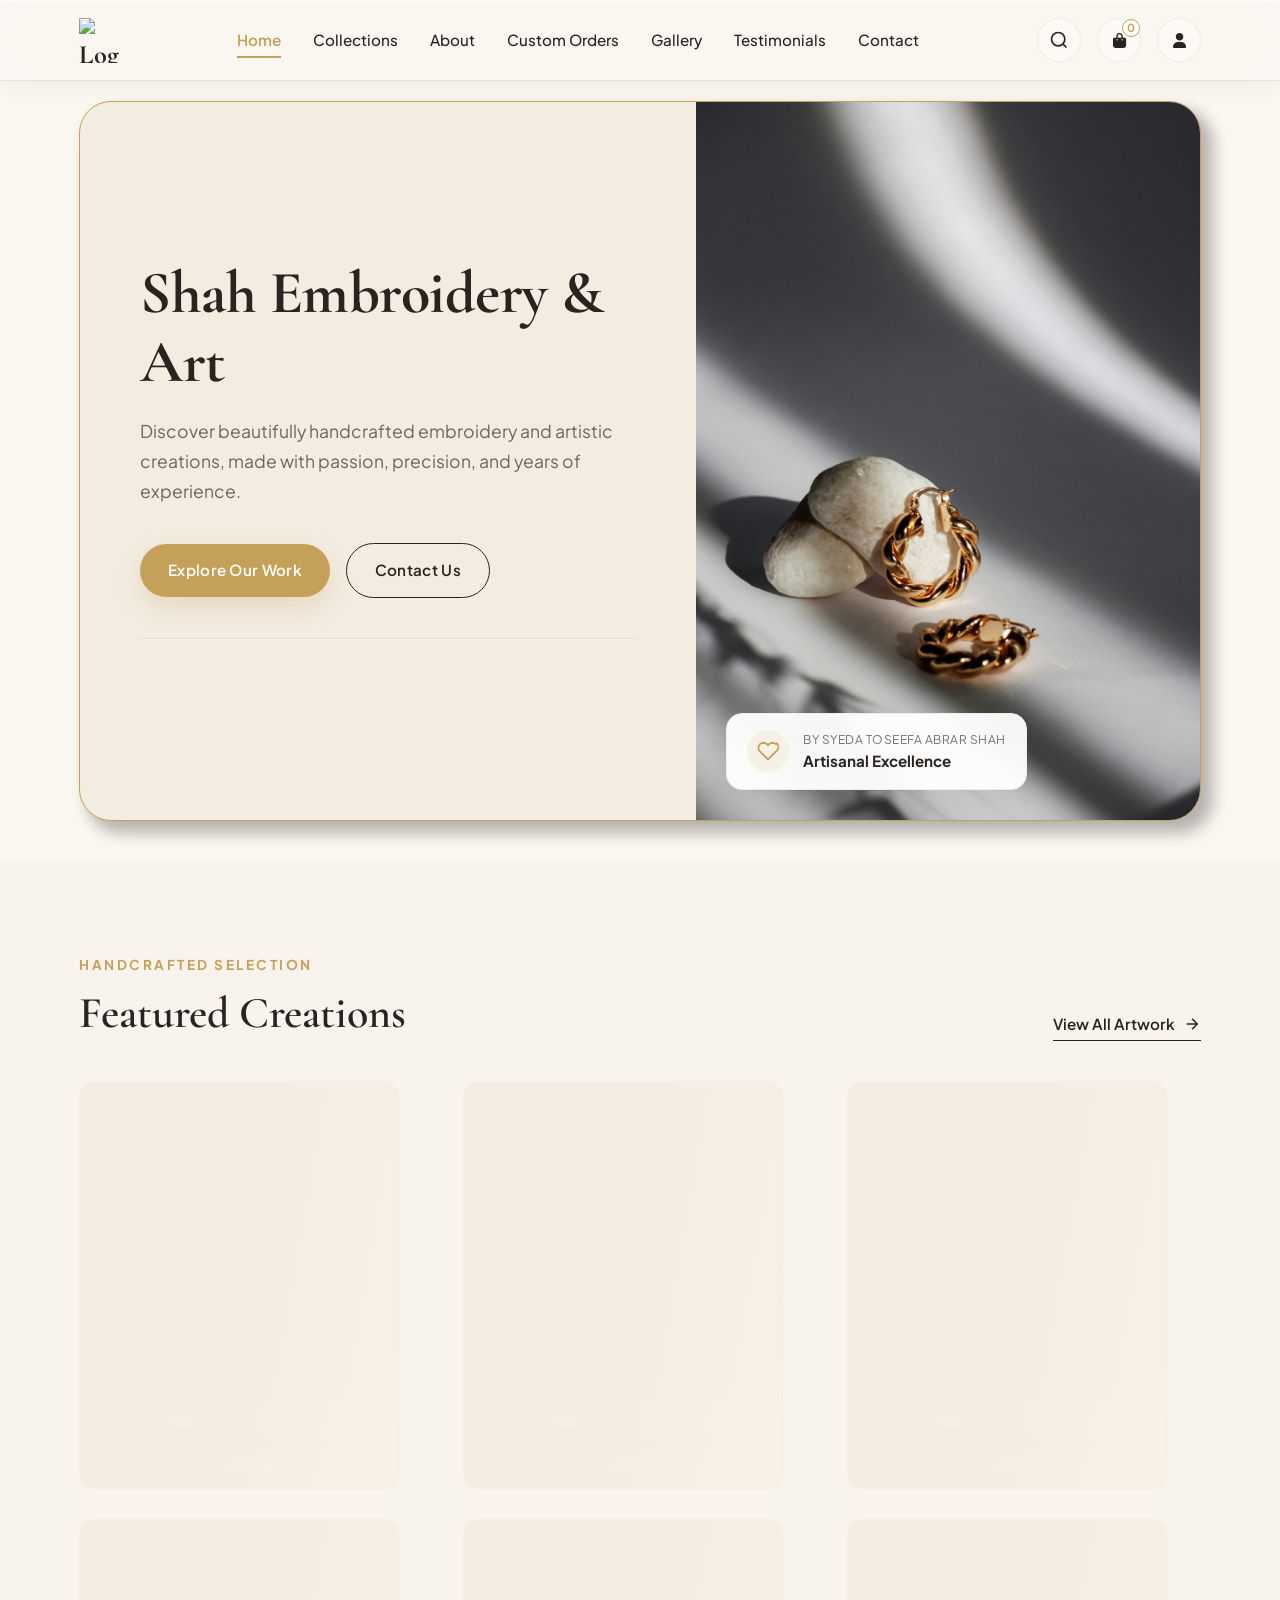
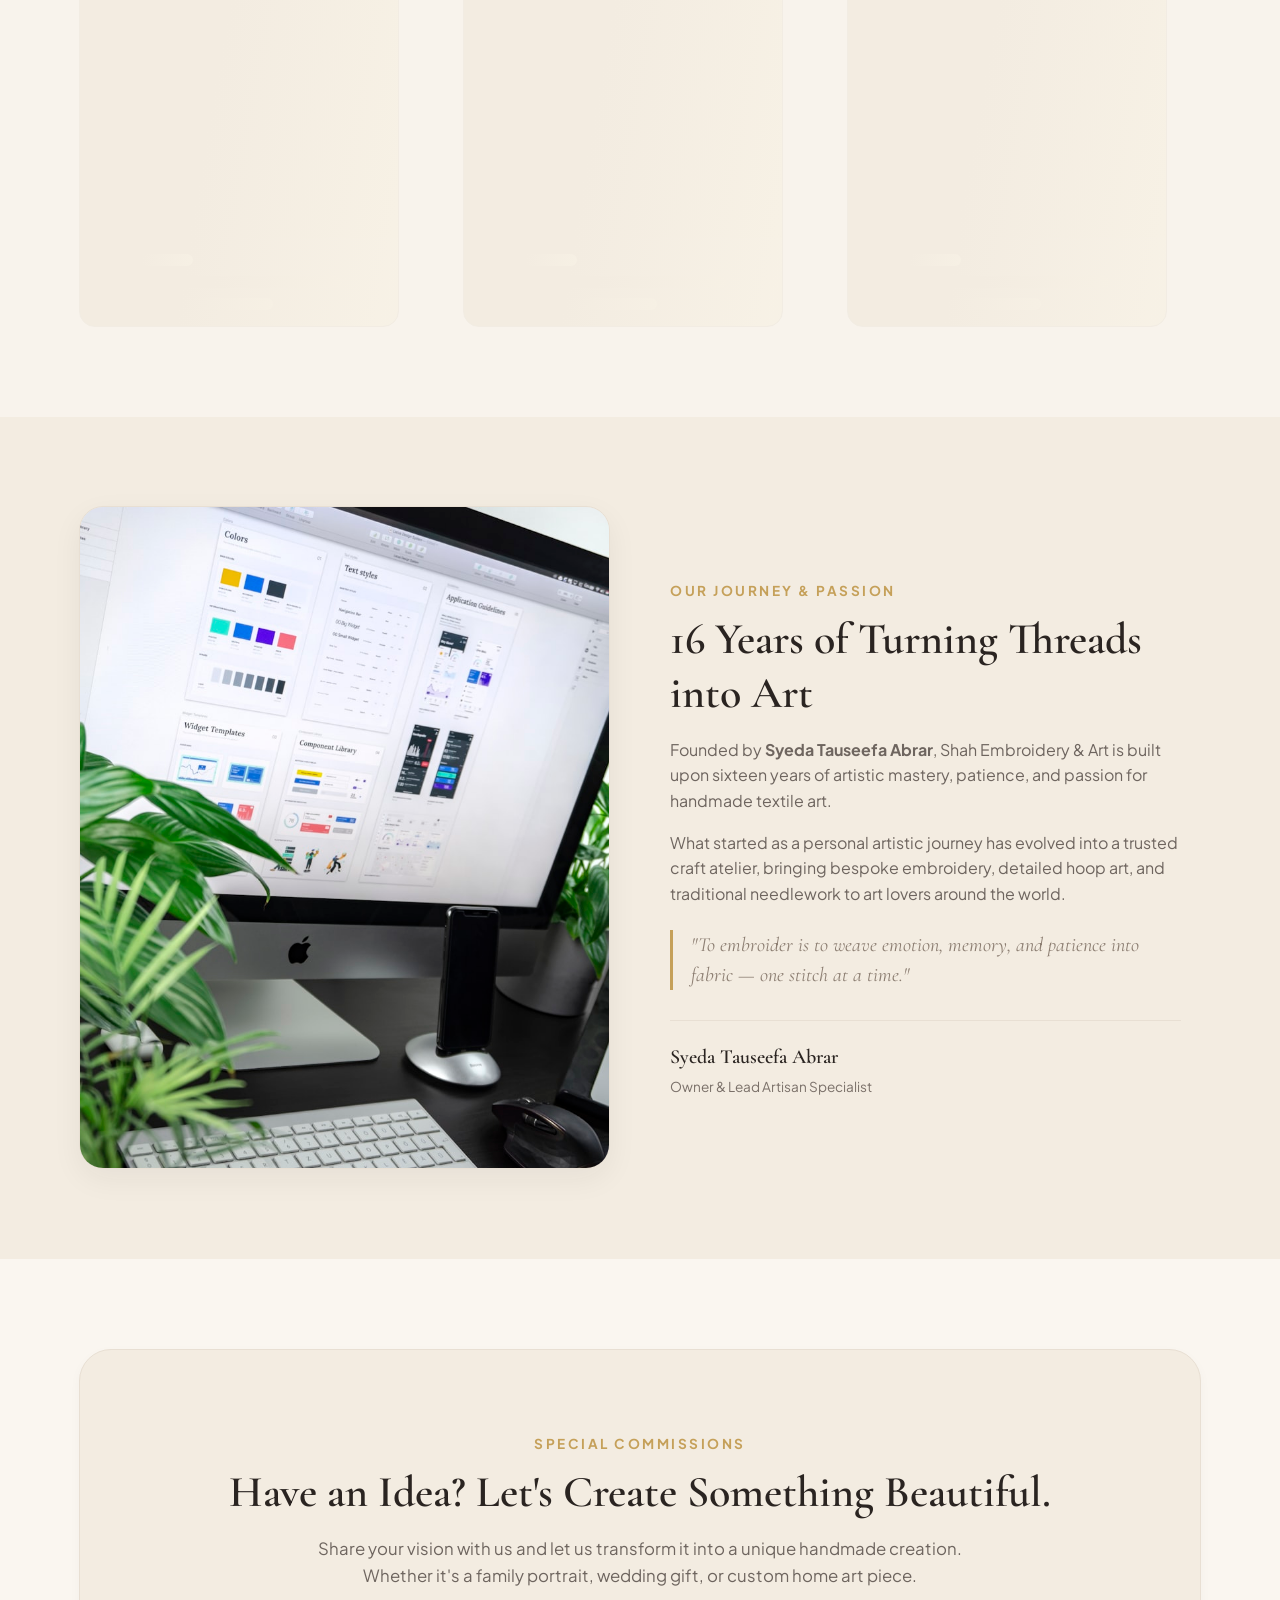
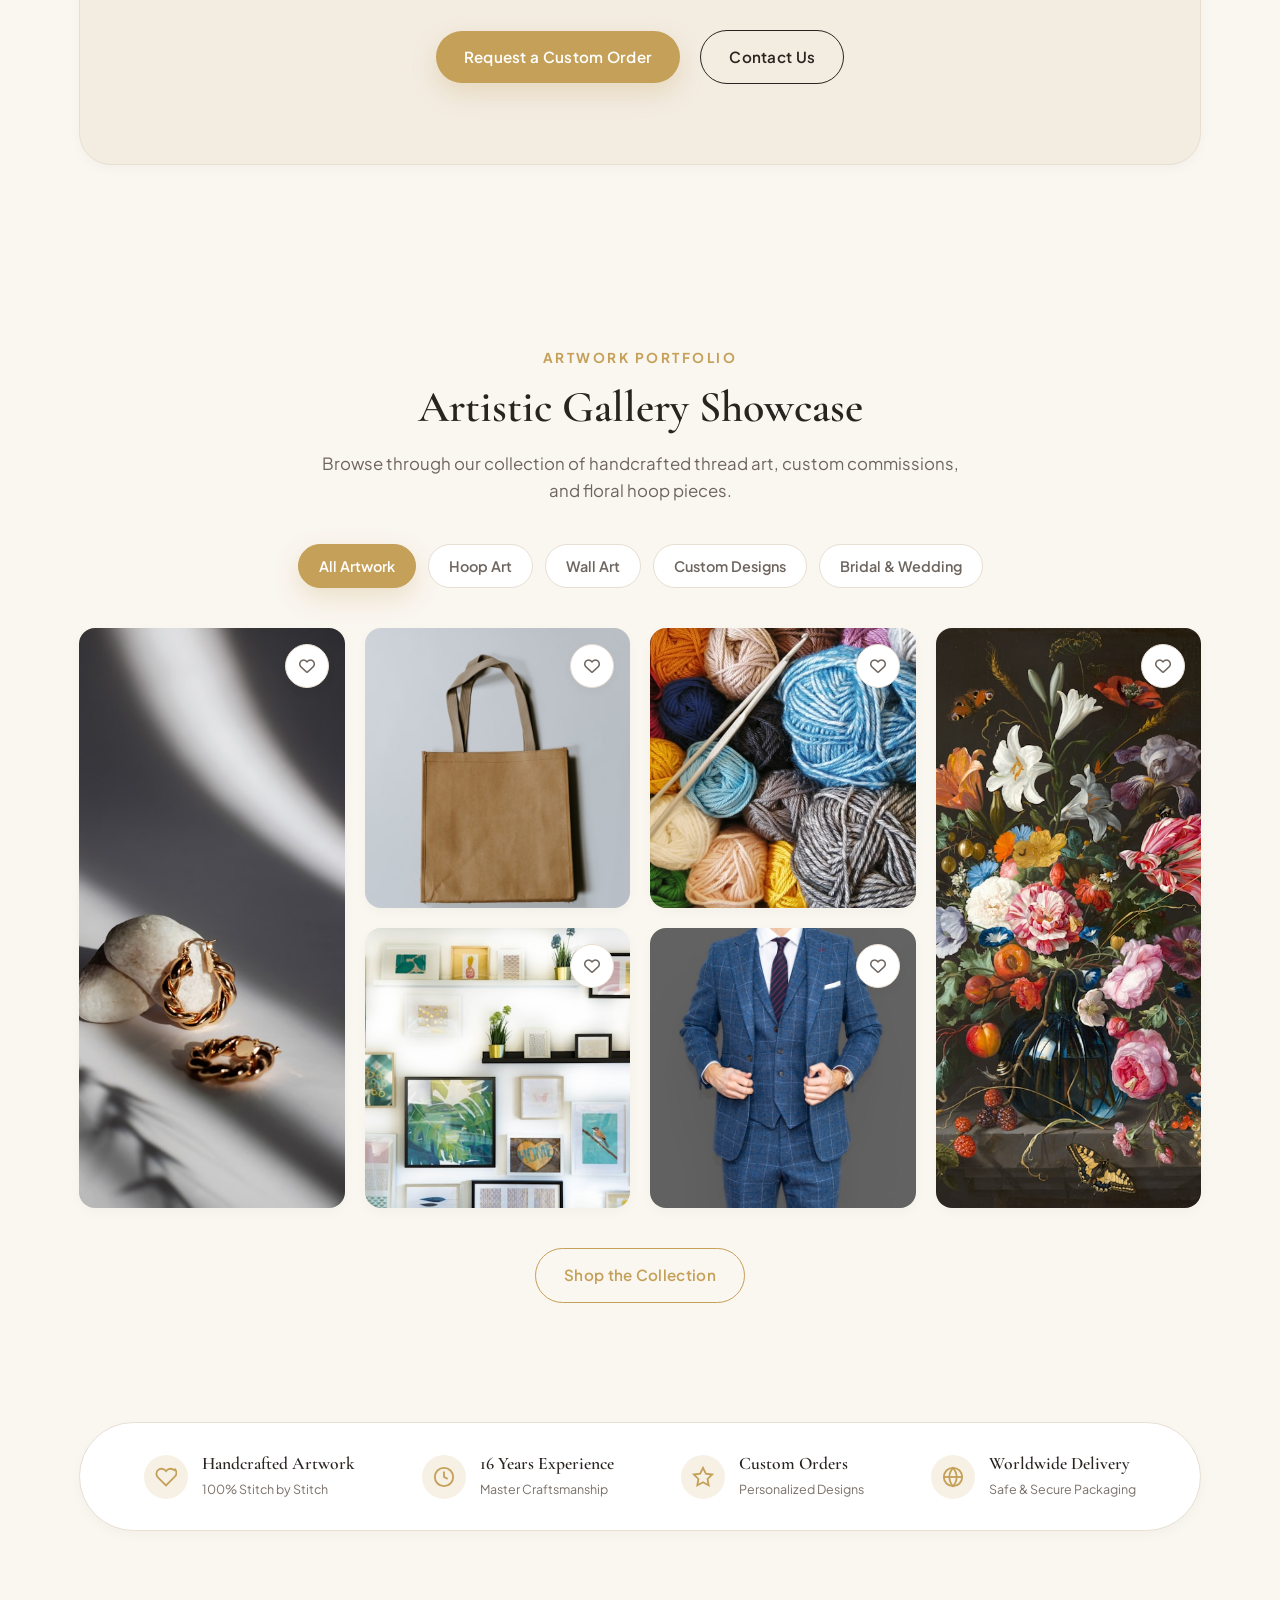
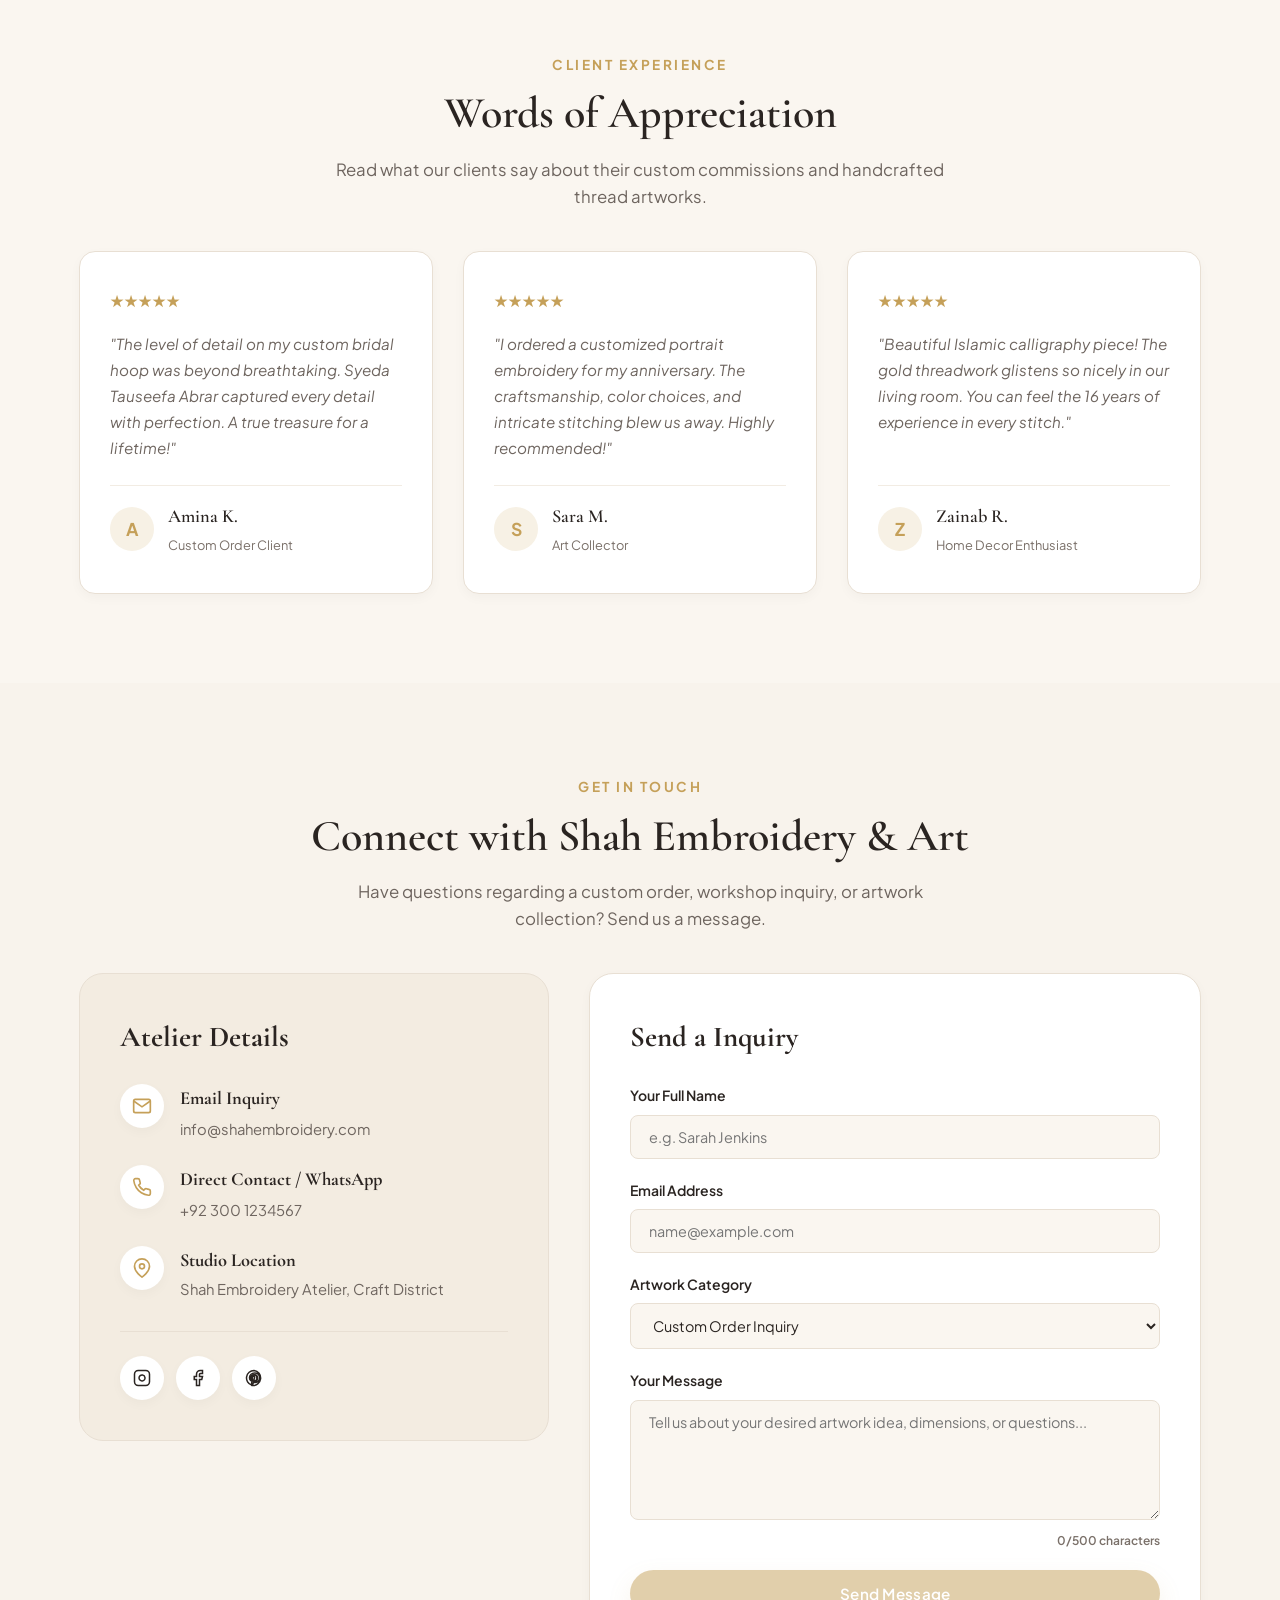
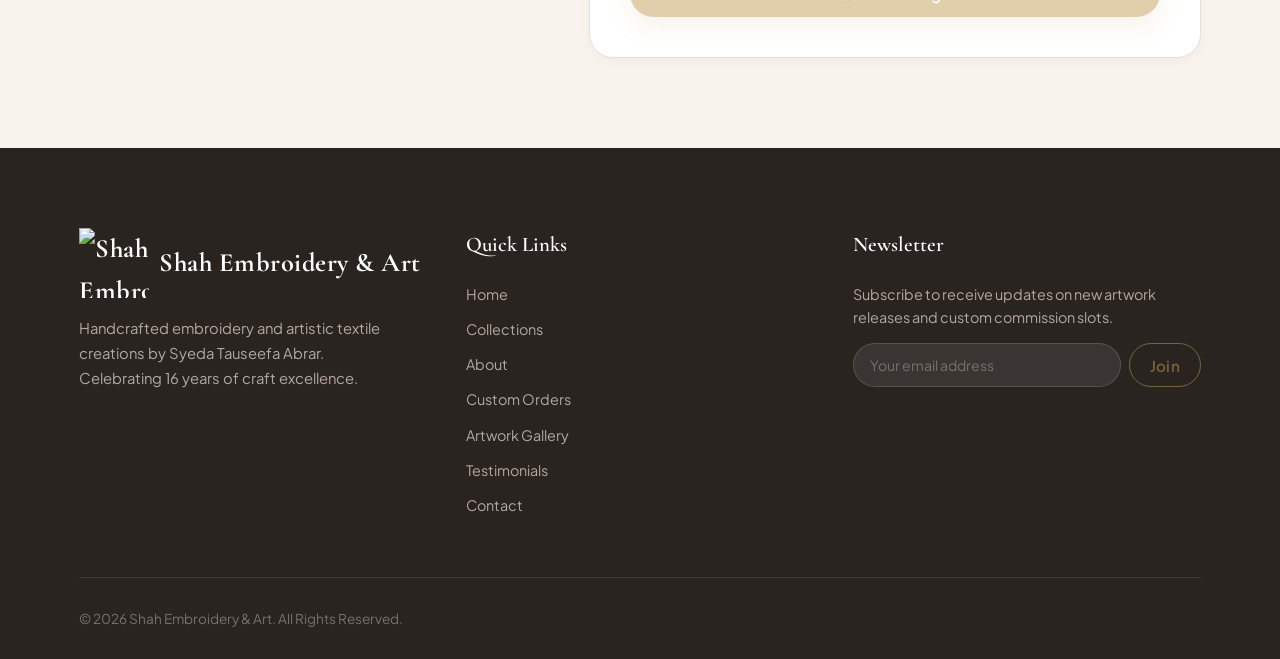
==== commit b5999ab1: "merge: resolve conflicts by keeping current tested local version" ====
--- a/index.html
+++ b/index.html
@@ -212,7 +212,7 @@
         <div class="artwork-header">
           <div>
             <span class="section-subtitle">HANDCRAFTED SELECTION</span>
-            <h2 class="section-title" style="margin-bottom: 0;">Latest Work</h2>
+            <h2 class="section-title" style="margin-bottom: 0;">Featured Creations</h2>
           </div>
           <a href="shop.html" class="view-all-link" id="viewAllArtworkLink">
             View All Artwork
@@ -727,5 +727,6 @@
   <script src="js/script.js?v=20260903-auth-fix"></script>
   <script src="js/product-loader.js"></script>
 </body>
-
 </html>
+
+</html>
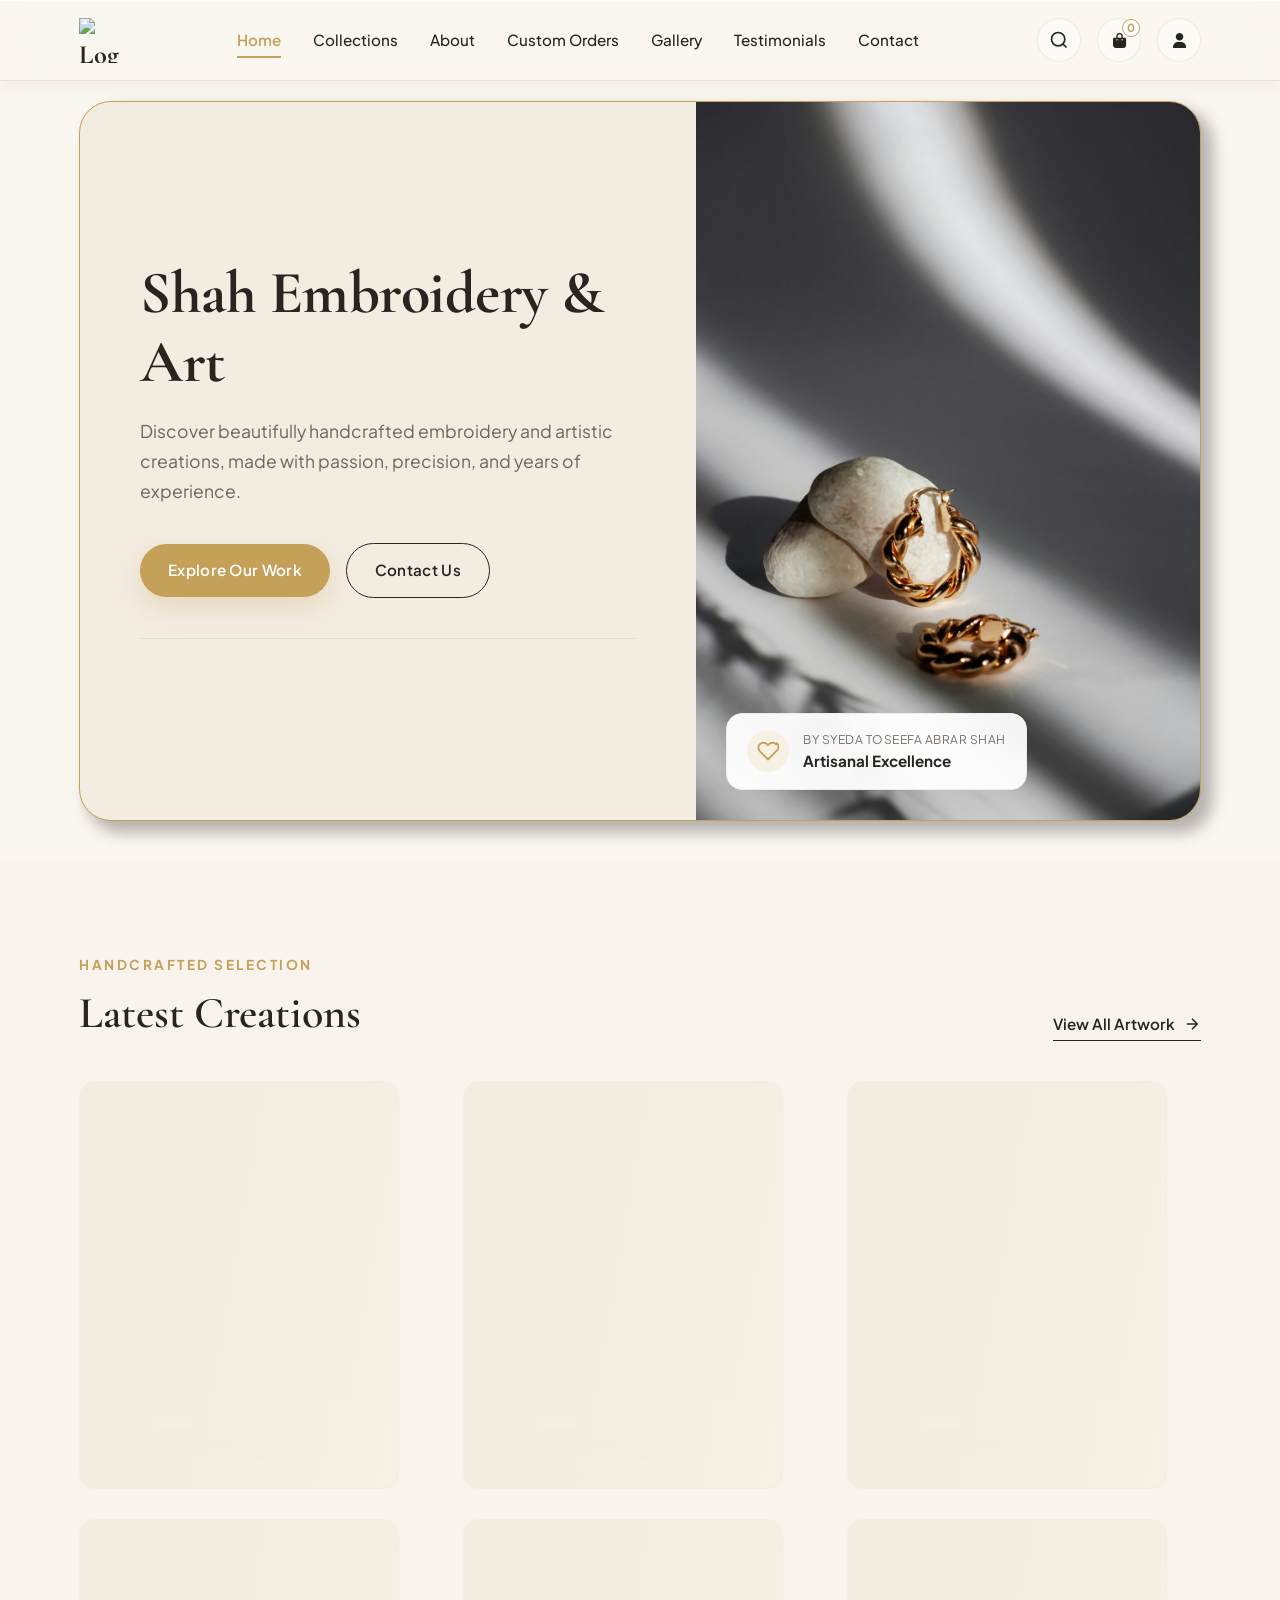
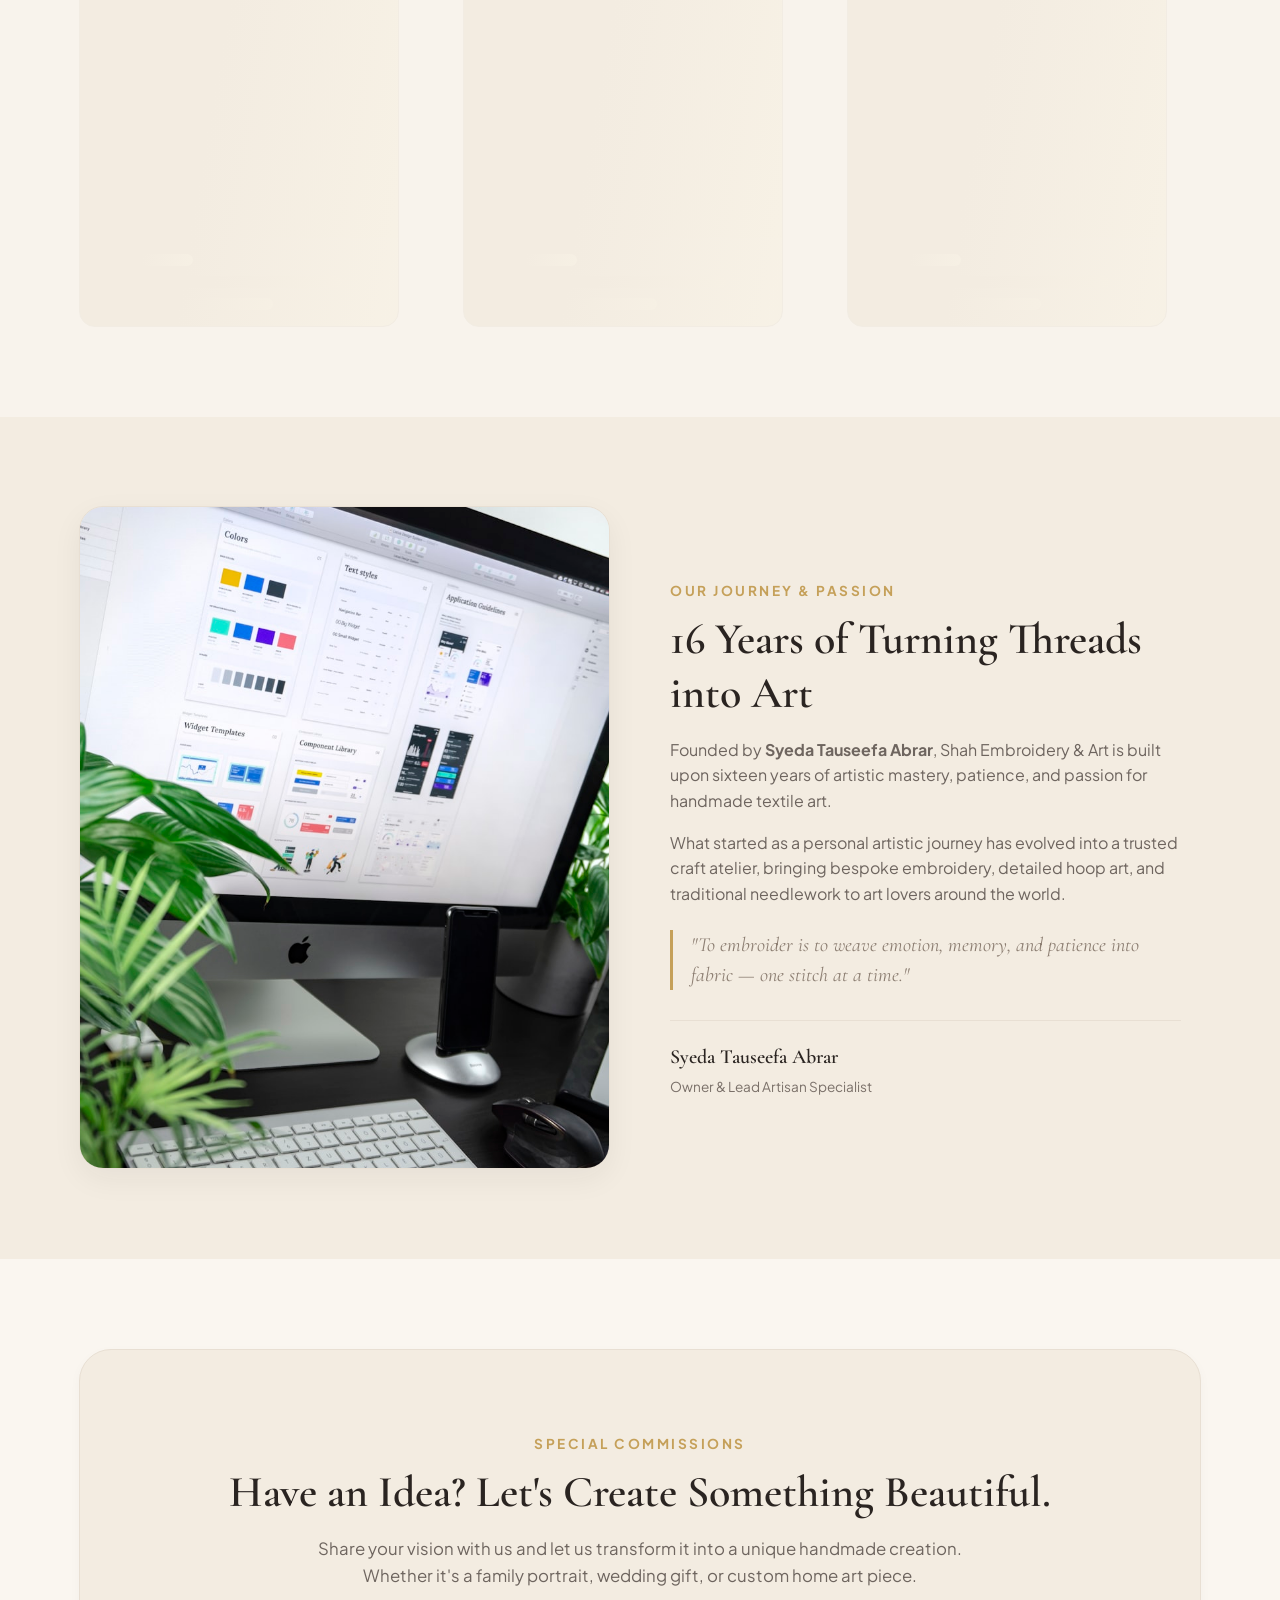
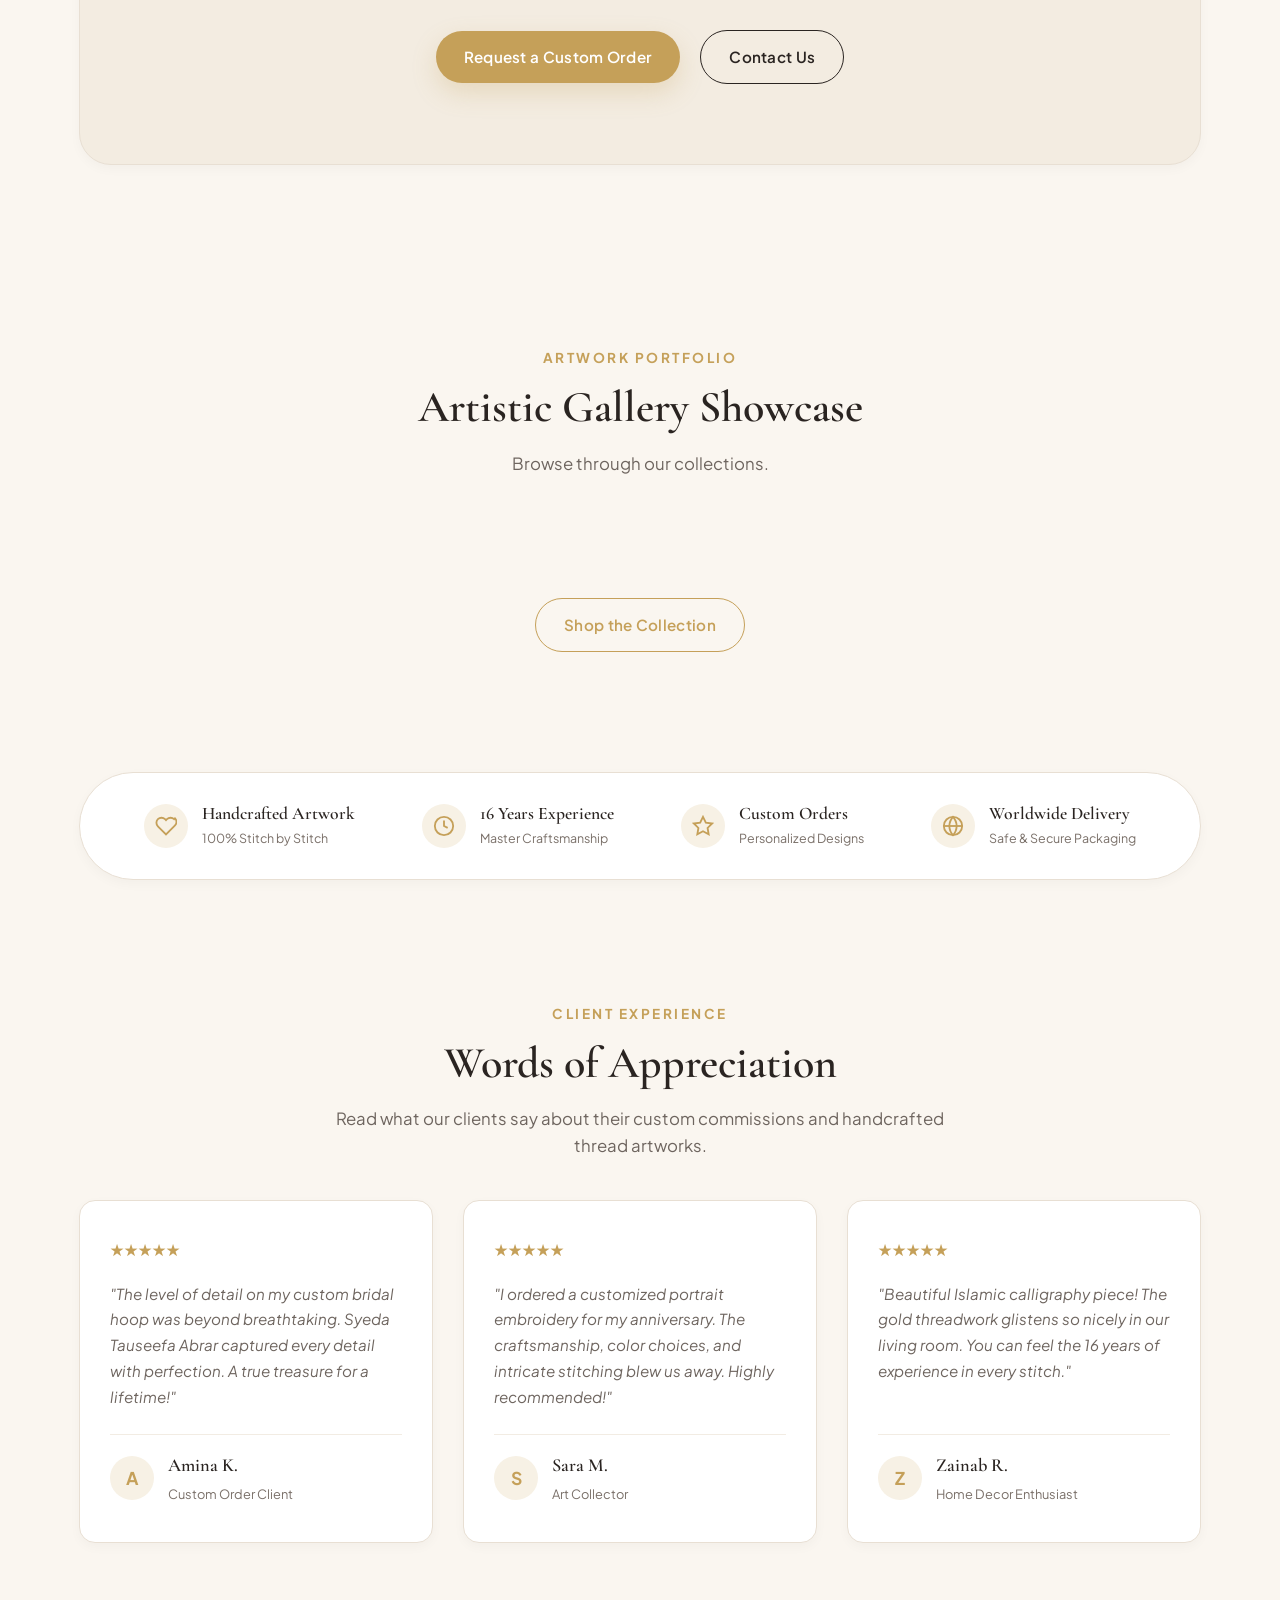
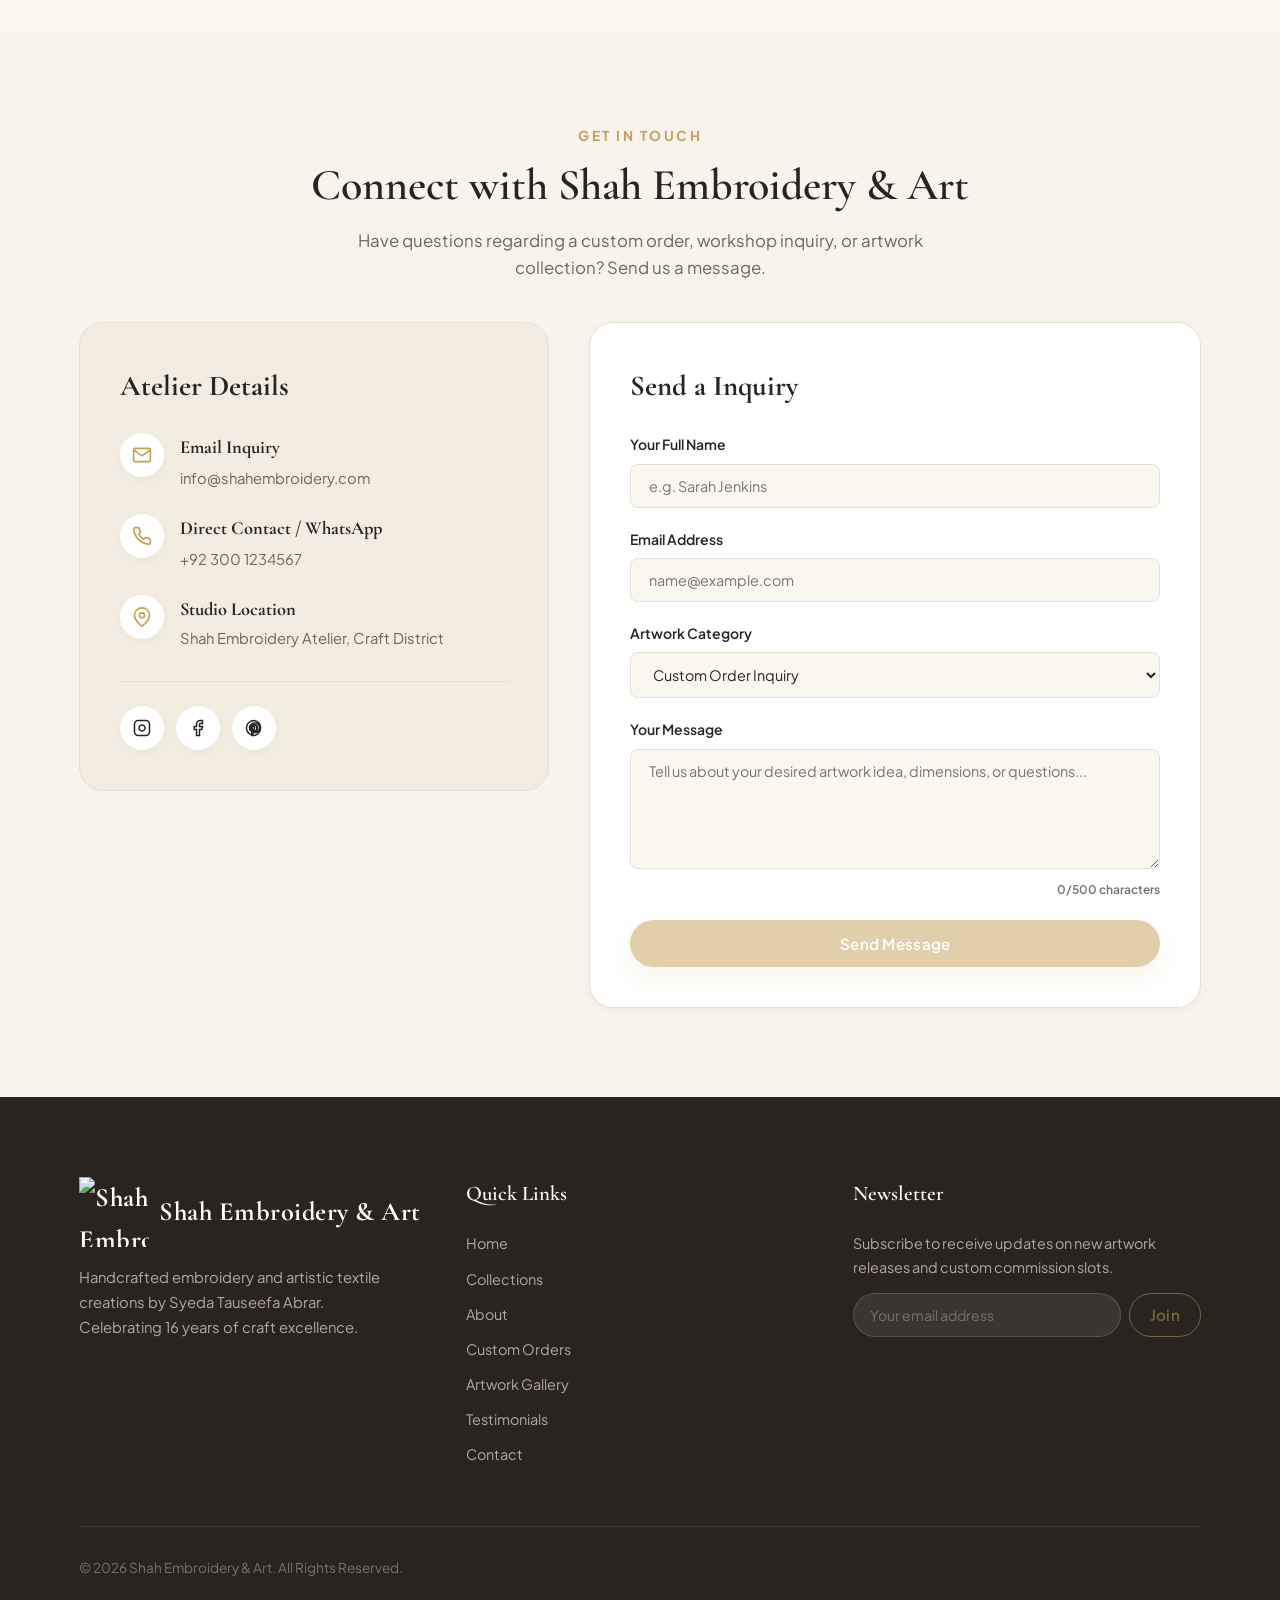
==== commit c2534ac5: "feat(gallery): convert Gallery section to dynamic Supabase-powered showcase - Replace static hardcod" ====
--- a/index.html
+++ b/index.html
@@ -212,7 +212,7 @@
         <div class="artwork-header">
           <div>
             <span class="section-subtitle">HANDCRAFTED SELECTION</span>
-            <h2 class="section-title" style="margin-bottom: 0;">Featured Creations</h2>
+            <h2 class="section-title" style="margin-bottom: 0;">Latest Creations</h2>
           </div>
           <a href="shop.html" class="view-all-link" id="viewAllArtworkLink">
             View All Artwork
@@ -336,76 +336,14 @@
         <div class="text-center">
           <span class="section-subtitle">ARTWORK PORTFOLIO</span>
           <h2 class="section-title">Artistic Gallery Showcase</h2>
-          <p class="section-description">Browse through our collection of handcrafted thread art, custom
-            commissions,
-            and floral hoop pieces.</p>
+          <p class="section-description">Browse through our collections.</p>
         </div>
 
         <!-- Filter Category Tabs -->
-        <div class="gallery-tabs">
-          <button class="tab-btn active" data-filter="all">All Artwork</button>
-          <button class="tab-btn" data-filter="hoop">Hoop Art</button>
-          <button class="tab-btn" data-filter="wall">Wall Art</button>
-          <button class="tab-btn" data-filter="custom">Custom Designs</button>
-          <button class="tab-btn" data-filter="bridal">Bridal & Wedding</button>
-        </div>
+        <div class="gallery-tabs" id="galleryFilters" aria-label="Filter gallery by category"></div>
 
         <!-- Gallery Grid -->
-        <div class="gallery-grid">
-          <div class="gallery-item tall" data-category="hoop">
-            <img src="Images/gallery_1.jpg" alt="Embroidery Artwork" class="gallery-img"
-              onerror="this.src='https://images.unsplash.com/photo-1617038220319-276d3cfab638?q=80&w=600&auto=format&fit=crop'">
-            <div class="gallery-overlay">
-              <span class="gallery-overlay-cat">Hoop Art</span>
-              <h4 class="gallery-overlay-title">Botanical Symphony</h4>
-            </div>
-          </div>
-
-          <div class="gallery-item" data-category="wall">
-            <img src="Images/gallery_2.jpg" alt="Embroidery Artwork" class="gallery-img"
-              onerror="this.src='https://images.unsplash.com/photo-1544816155-12df9643f363?q=80&w=600&auto=format&fit=crop'">
-            <div class="gallery-overlay">
-              <span class="gallery-overlay-cat">Wall Art</span>
-              <h4 class="gallery-overlay-title">Traditional Tapestry</h4>
-            </div>
-          </div>
-
-          <div class="gallery-item" data-category="custom">
-            <img src="Images/gallery_3.jpg" alt="Embroidery Artwork" class="gallery-img"
-              onerror="this.src='https://images.unsplash.com/photo-1584992236310-6edddc08acff?q=80&w=600&auto=format&fit=crop'">
-            <div class="gallery-overlay">
-              <span class="gallery-overlay-cat">Custom Designs</span>
-              <h4 class="gallery-overlay-title">Monogram Keepsake</h4>
-            </div>
-          </div>
-
-          <div class="gallery-item tall" data-category="bridal">
-            <img src="Images/gallery_4.jpg" alt="Embroidery Artwork" class="gallery-img"
-              onerror="this.src='https://images.unsplash.com/photo-1579783900882-c0d3dad7b119?q=80&w=600&auto=format&fit=crop'">
-            <div class="gallery-overlay">
-              <span class="gallery-overlay-cat">Bridal & Wedding</span>
-              <h4 class="gallery-overlay-title">Golden Zardozi Crest</h4>
-            </div>
-          </div>
-
-          <div class="gallery-item" data-category="hoop">
-            <img src="Images/gallery_5.jpg" alt="Embroidery Artwork" class="gallery-img"
-              onerror="this.src='https://images.unsplash.com/photo-1513519245088-0e12902e5a38?q=80&w=600&auto=format&fit=crop'">
-            <div class="gallery-overlay">
-              <span class="gallery-overlay-cat">Hoop Art</span>
-              <h4 class="gallery-overlay-title">Wildflower Wreath</h4>
-            </div>
-          </div>
-
-          <div class="gallery-item" data-category="custom">
-            <img src="Images/gallery_6.jpg" alt="Embroidery Artwork" class="gallery-img"
-              onerror="this.src='https://images.unsplash.com/photo-1594938298603-c8148c4dae35?q=80&w=600&auto=format&fit=crop'">
-            <div class="gallery-overlay">
-              <span class="gallery-overlay-cat">Custom Designs</span>
-              <h4 class="gallery-overlay-title">Family Tree Embroidery</h4>
-            </div>
-          </div>
-        </div>
+        <div class="gallery-grid" id="galleryGrid" aria-busy="true"></div>
 
         <div class="text-center" style="margin-top: 20px;">
           <a href="shop.html" class="btn btn-outline-gold">Shop the Collection</a>
@@ -726,7 +664,8 @@
   <script src="js/supabase-client.js"></script>
   <script src="js/script.js?v=20260903-auth-fix"></script>
   <script src="js/product-loader.js"></script>
+  <script src="js/gallery-loader.js"></script>
 </body>
 </html>
 
-</html>+</html>
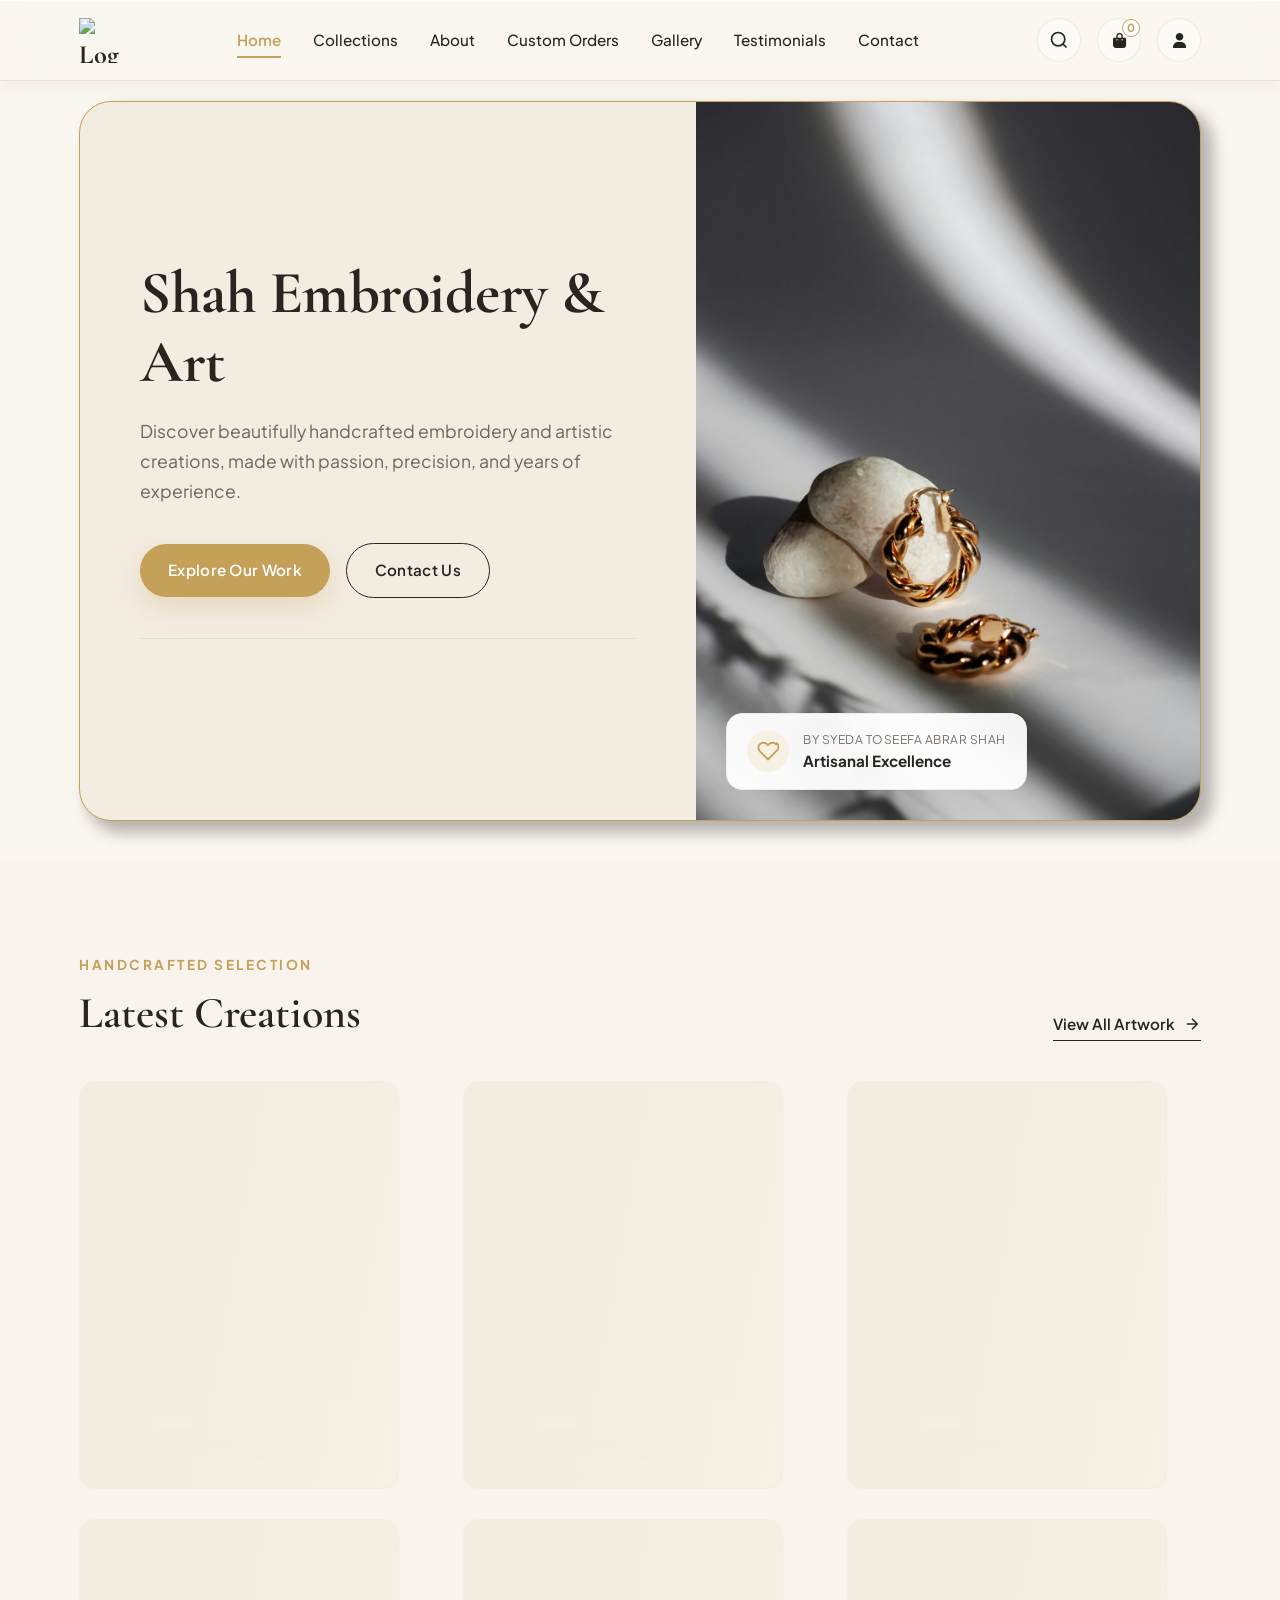
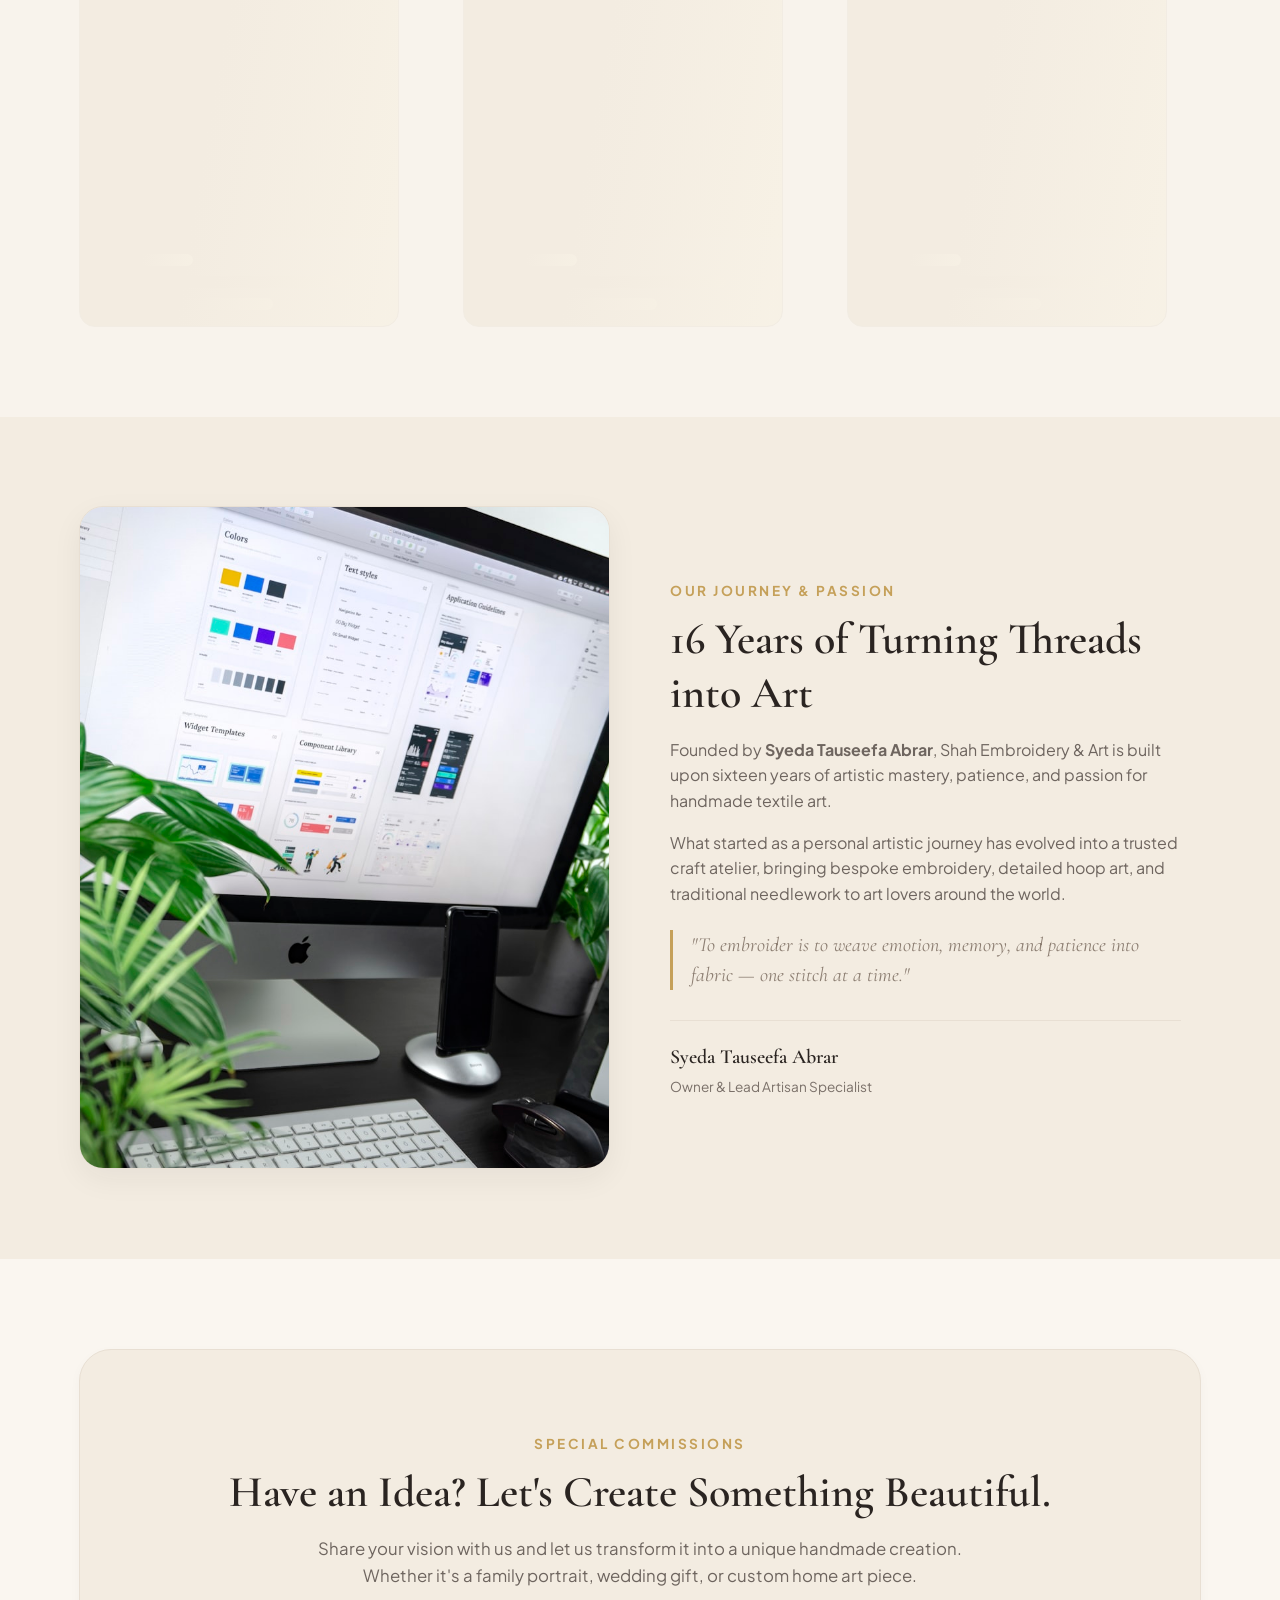
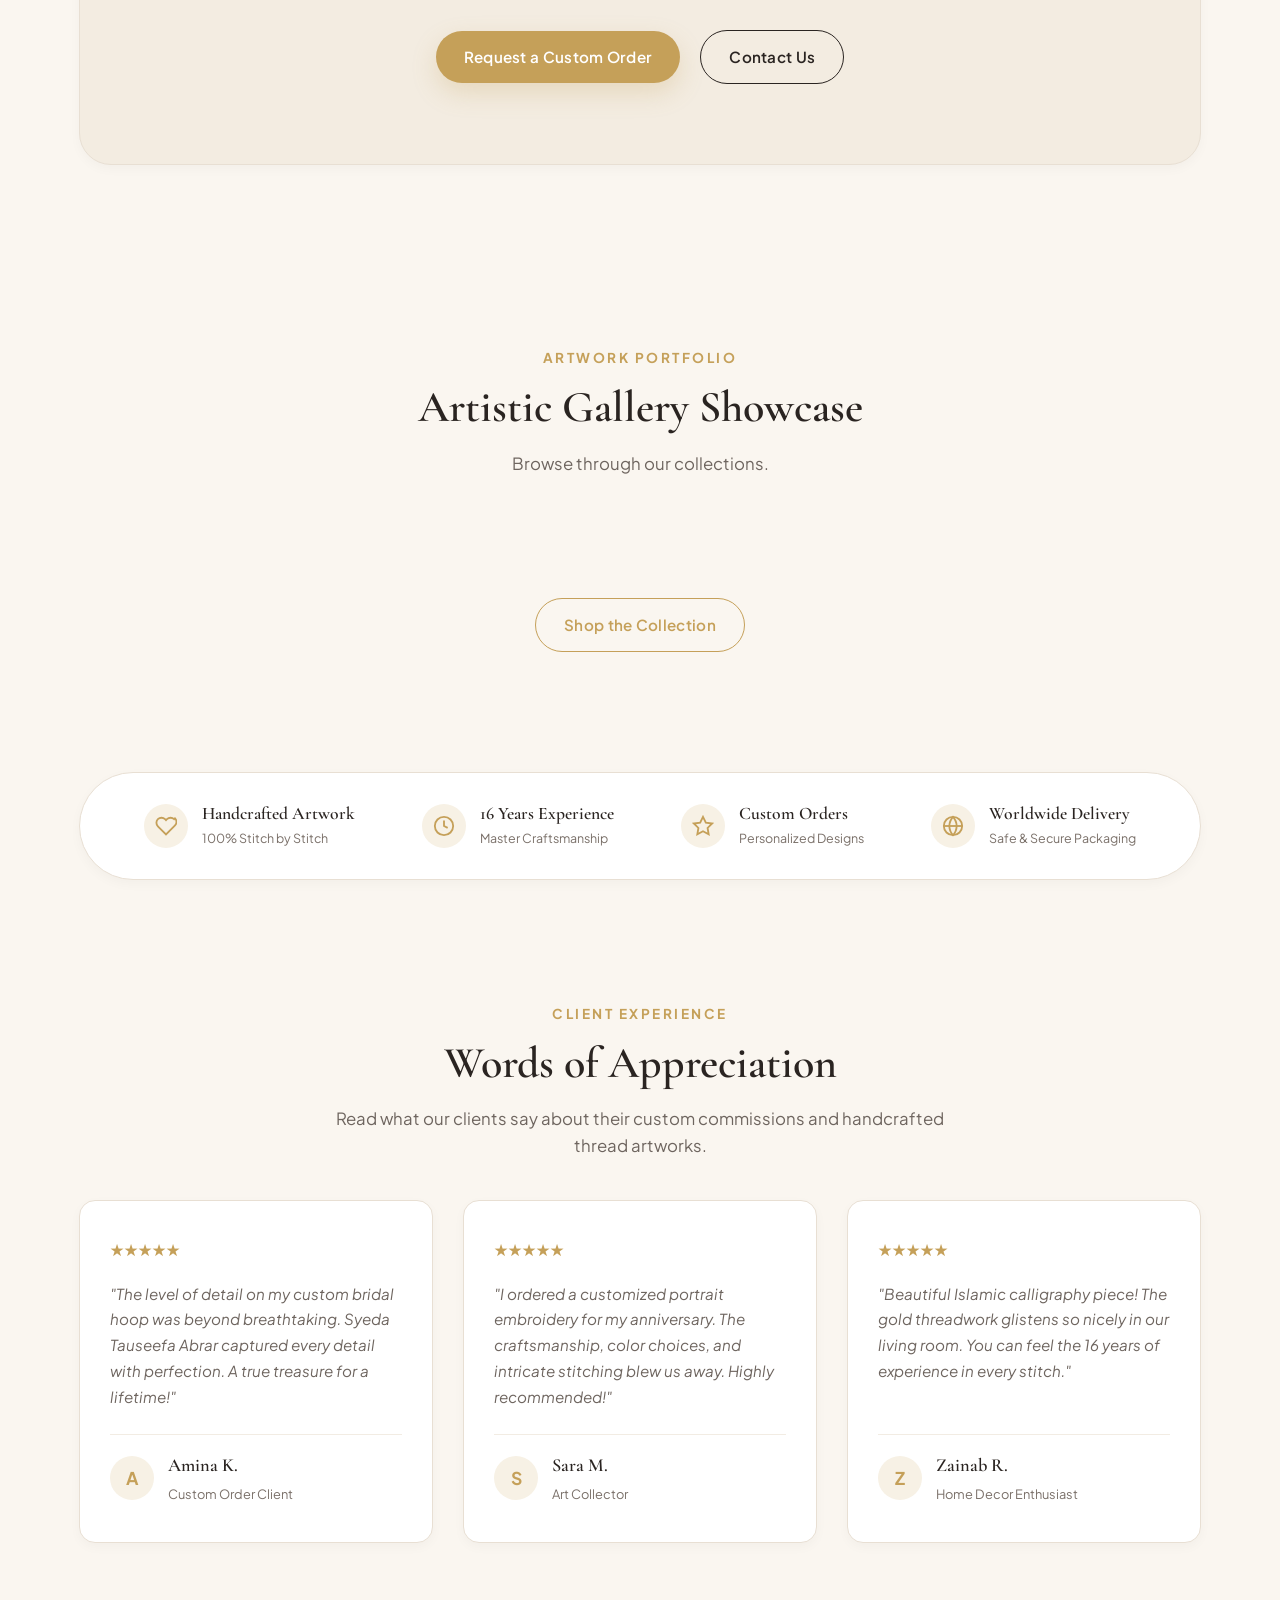
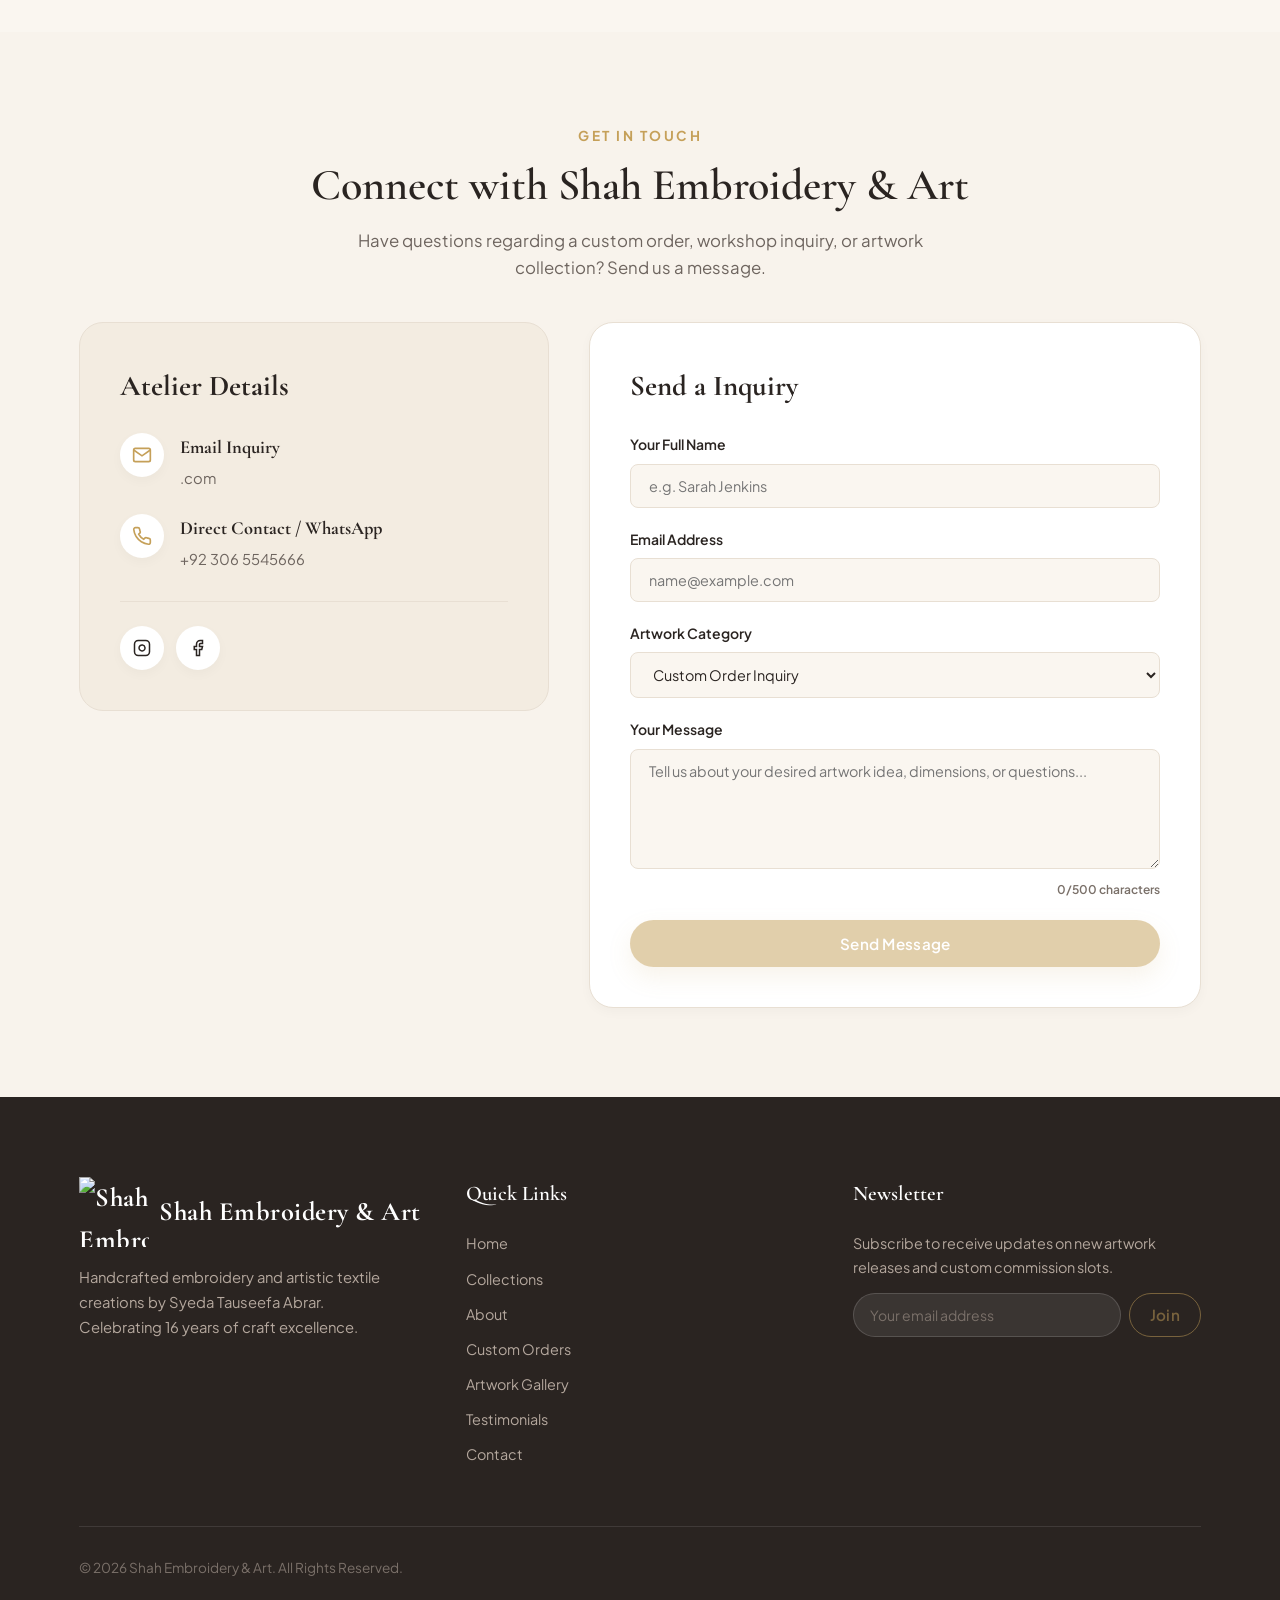
==== commit ad7943d3: "Update" ====
--- a/index.html
+++ b/index.html
@@ -504,7 +504,7 @@
               </div>
               <div class="contact-detail">
                 <h5>Email Inquiry</h5>
-                <a href="mailto:info@shahembroidery.com">info@shahembroidery.com</a>
+                <a href="mailto:info@shahembroidery.com">.com</a>
               </div>
             </div>
 
@@ -518,22 +518,12 @@
               </div>
               <div class="contact-detail">
                 <h5>Direct Contact / WhatsApp</h5>
-                <a href="tel:+923001234567">+92 300 1234567</a>
-              </div>
-            </div>
-
-            <div class="contact-item">
-              <div class="contact-icon">
-                <svg width="20" height="20" viewBox="0 0 24 24" fill="none" stroke="currentColor" stroke-width="2">
-                  <path d="M21 10c0 7-9 13-9 13s-9-6-9-13a9 9 0 0 1 18 0z"></path>
-                  <circle cx="12" cy="10" r="3"></circle>
-                </svg>
-              </div>
-              <div class="contact-detail">
-                <h5>Studio Location</h5>
-                <p>Shah Embroidery Atelier, Craft District</p>
-              </div>
-            </div>
+
+                <a href="whatsapp://send?text=I want to contact Shah Embroidery & Art&phone=+923065545666">+92 306 5545666</a>
+              </div>
+            </div>
+
+
 
             <div class="social-links">
               <a href="https://www.instagram.com/shah-embroidery" class="social-icon" aria-label="Instagram"
@@ -548,15 +538,6 @@
                 target="_blank" rel="noopener noreferrer">
                 <svg width="18" height="18" viewBox="0 0 24 24" fill="none" stroke="currentColor" stroke-width="2">
                   <path d="M18 2h-3a5 5 0 0 0-5 5v3H7v4h3v8h4v-8h3l1-4h-4V7a1 1 0 0 1 1-1h3z"></path>
-                </svg>
-              </a>
-              <a href="https://www.pinterest.com/shah-embroidery" class="social-icon" aria-label="Pinterest"
-                target="_blank" rel="noopener noreferrer">
-                <svg width="18" height="18" viewBox="0 0 24 24" fill="none" stroke="currentColor" stroke-width="2">
-                  <path d="M8 12a4 4 0 1 0 8 0 4 4 0 0 0-8 0z"></path>
-                  <path
-                    d="M12 2a10 10 0 0 0-3.16 19.49c-.09-.8-.17-2.03.04-2.91.18-.79 1.17-4.98 1.17-4.98s-.3-.6-.3-1.48c0-1.39.81-2.43 1.81-2.43.85 0 1.27.64 1.27 1.41 0 .86-.55 2.14-.83 3.33-.24 1 .5 1.81 1.48 1.81 1.78 0 3.15-1.88 3.15-4.59 0-2.4-1.72-4.08-4.19-4.08-2.85 0-4.53 2.14-4.53 4.35 0 .86.33 1.78.74 2.28.08.1.09.19.07.29-.07.31-.24 .98-.27 1.12-.04.18-.15.22-.35.13-1.31-.61-2.13-2.52-2.13-4.06 0-3.3 2.4-6.34 6.93-6.34 3.64 0 6.47 2.59 6.47 6.06 0 3.61-2.28 6.52-5.44 6.52-1.06 0-2.06-.55-2.4-1.2l-.65 2.49c-.24.91-.88 2.05-1.31 2.74A10 10 0 1 0 12 2z">
-                  </path>
                 </svg>
               </a>
             </div>
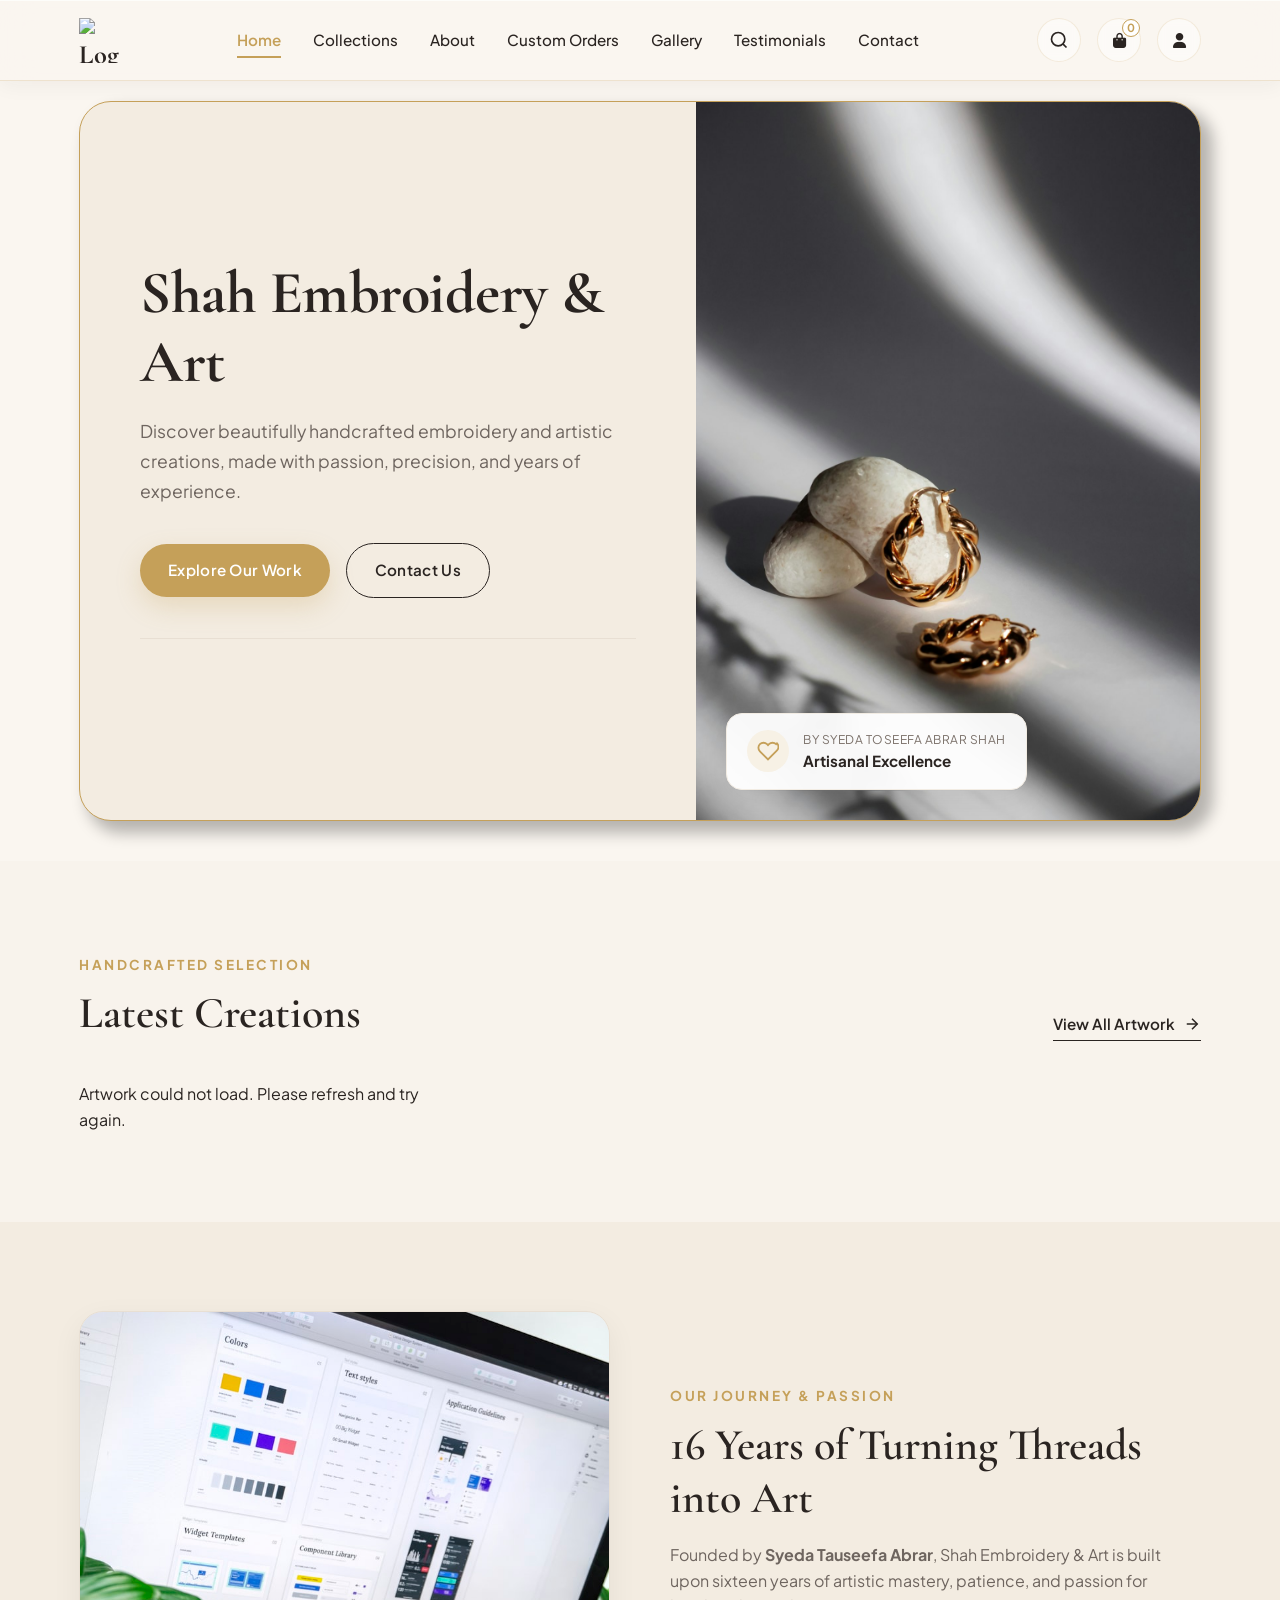
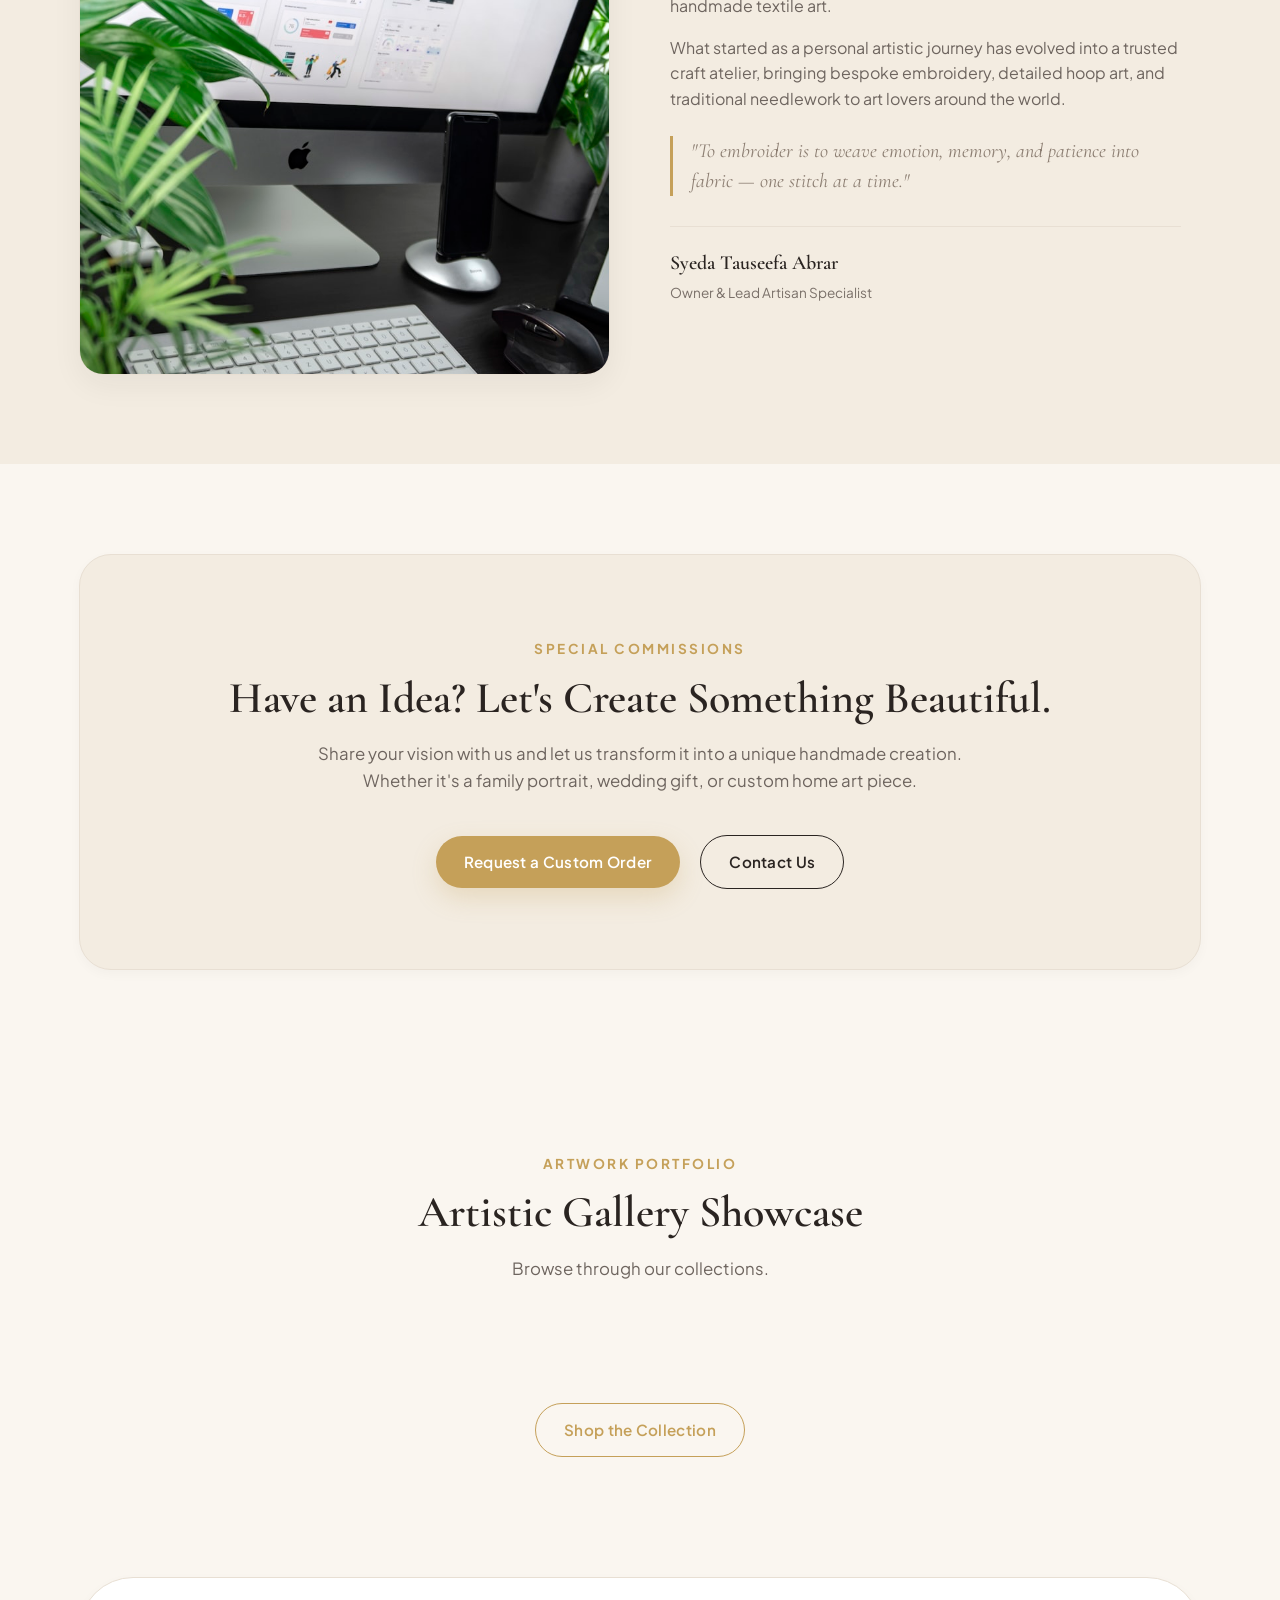
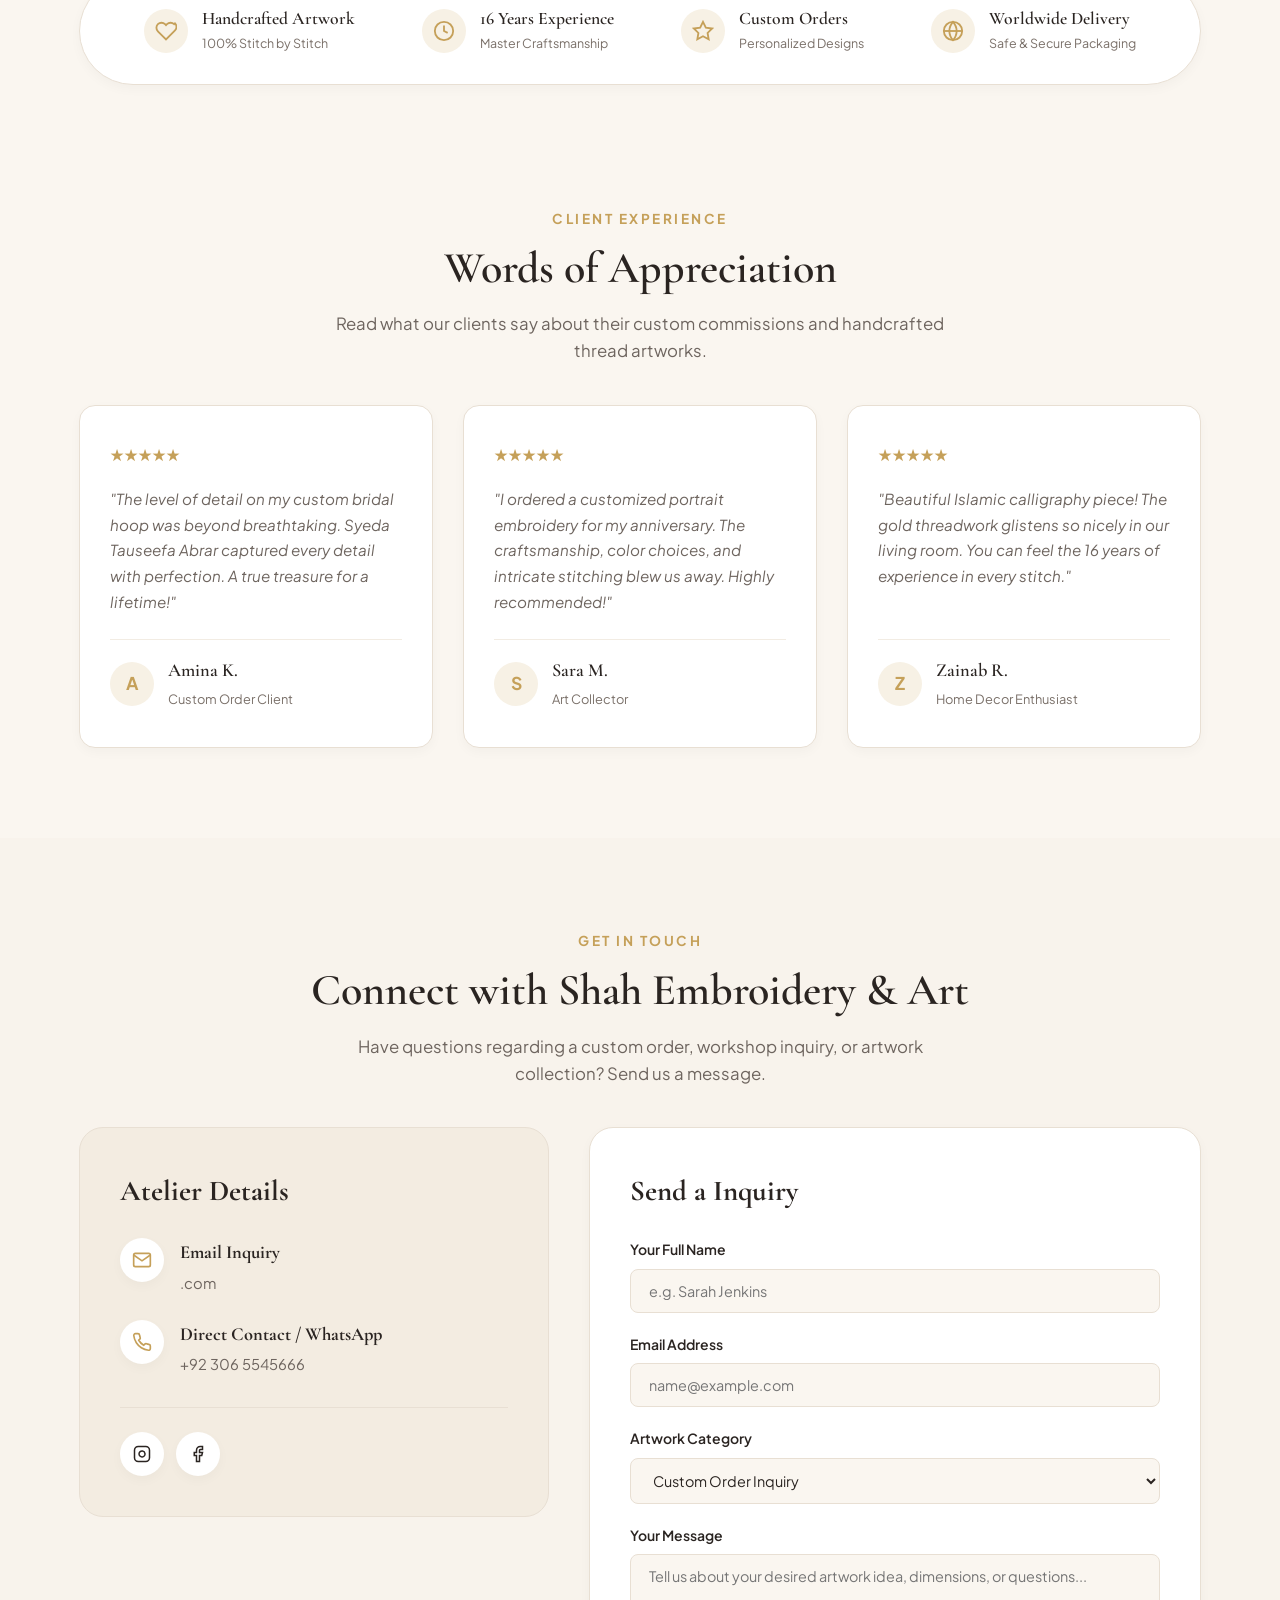
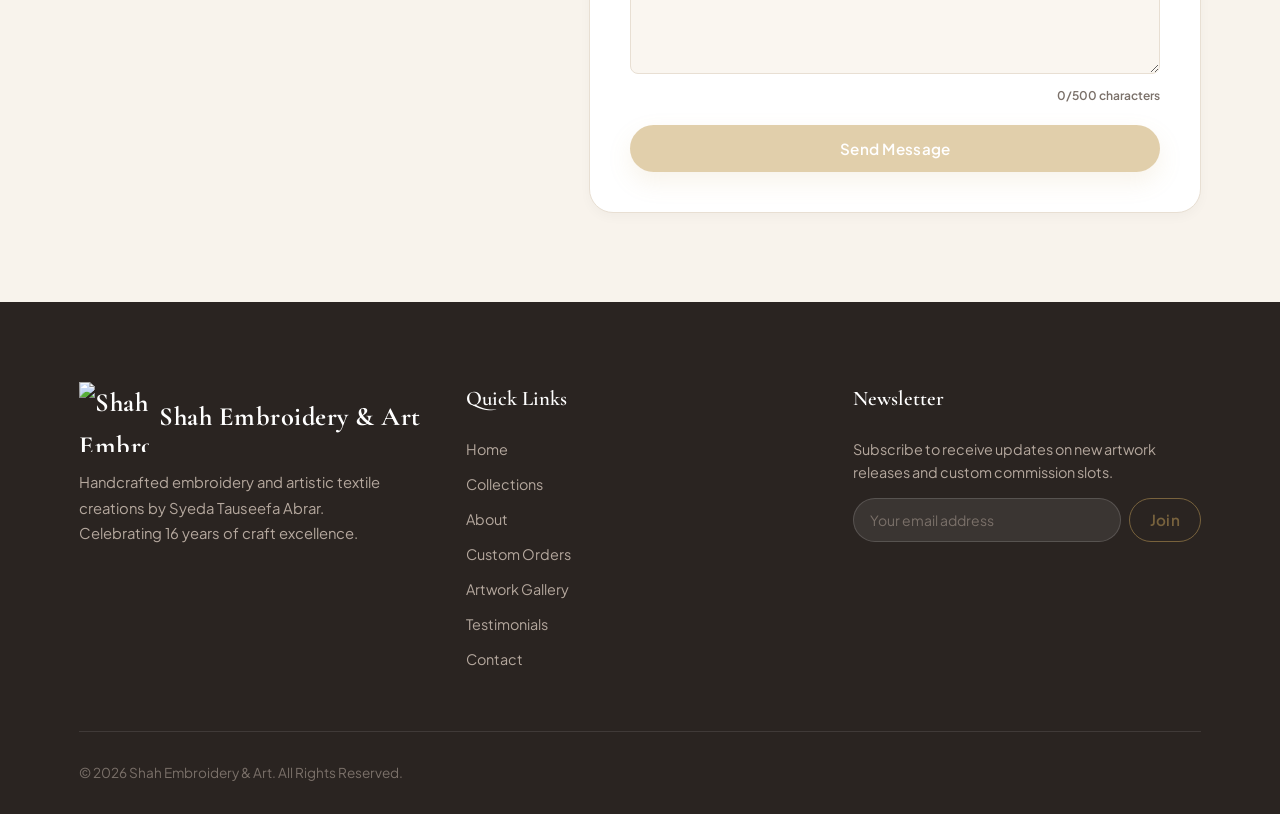
==== commit 6f8123a2: "Profiles_Databse" ====
--- a/index.html
+++ b/index.html
@@ -643,7 +643,8 @@
   <!-- JavaScript -->
   <script src="https://cdn.jsdelivr.net/npm/@supabase/supabase-js@2"></script>
   <script src="js/supabase-client.js"></script>
-  <script src="js/script.js?v=20260903-auth-fix"></script>
+  <script src="js/auth.js"></script>
+  <script src="js/script.js?v=20260914-customer-auth"></script>
   <script src="js/product-loader.js"></script>
   <script src="js/gallery-loader.js"></script>
 </body>
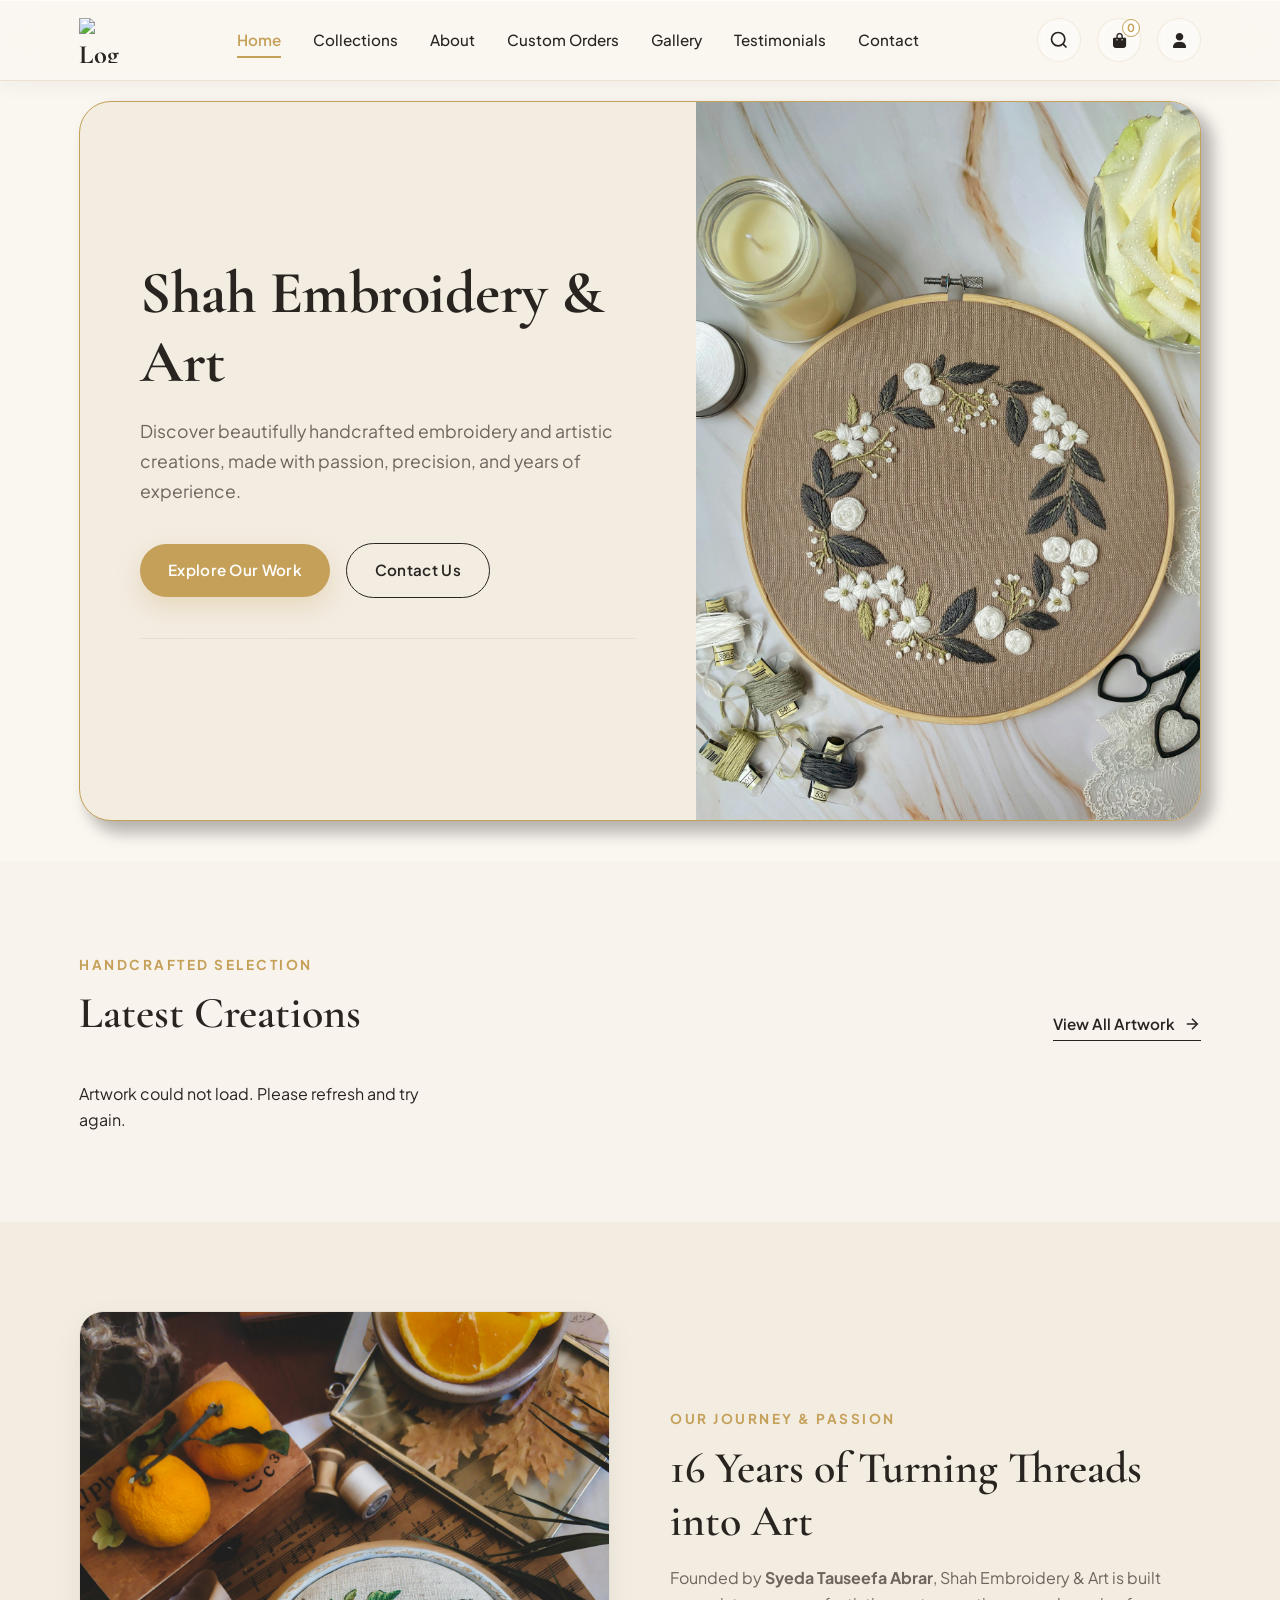
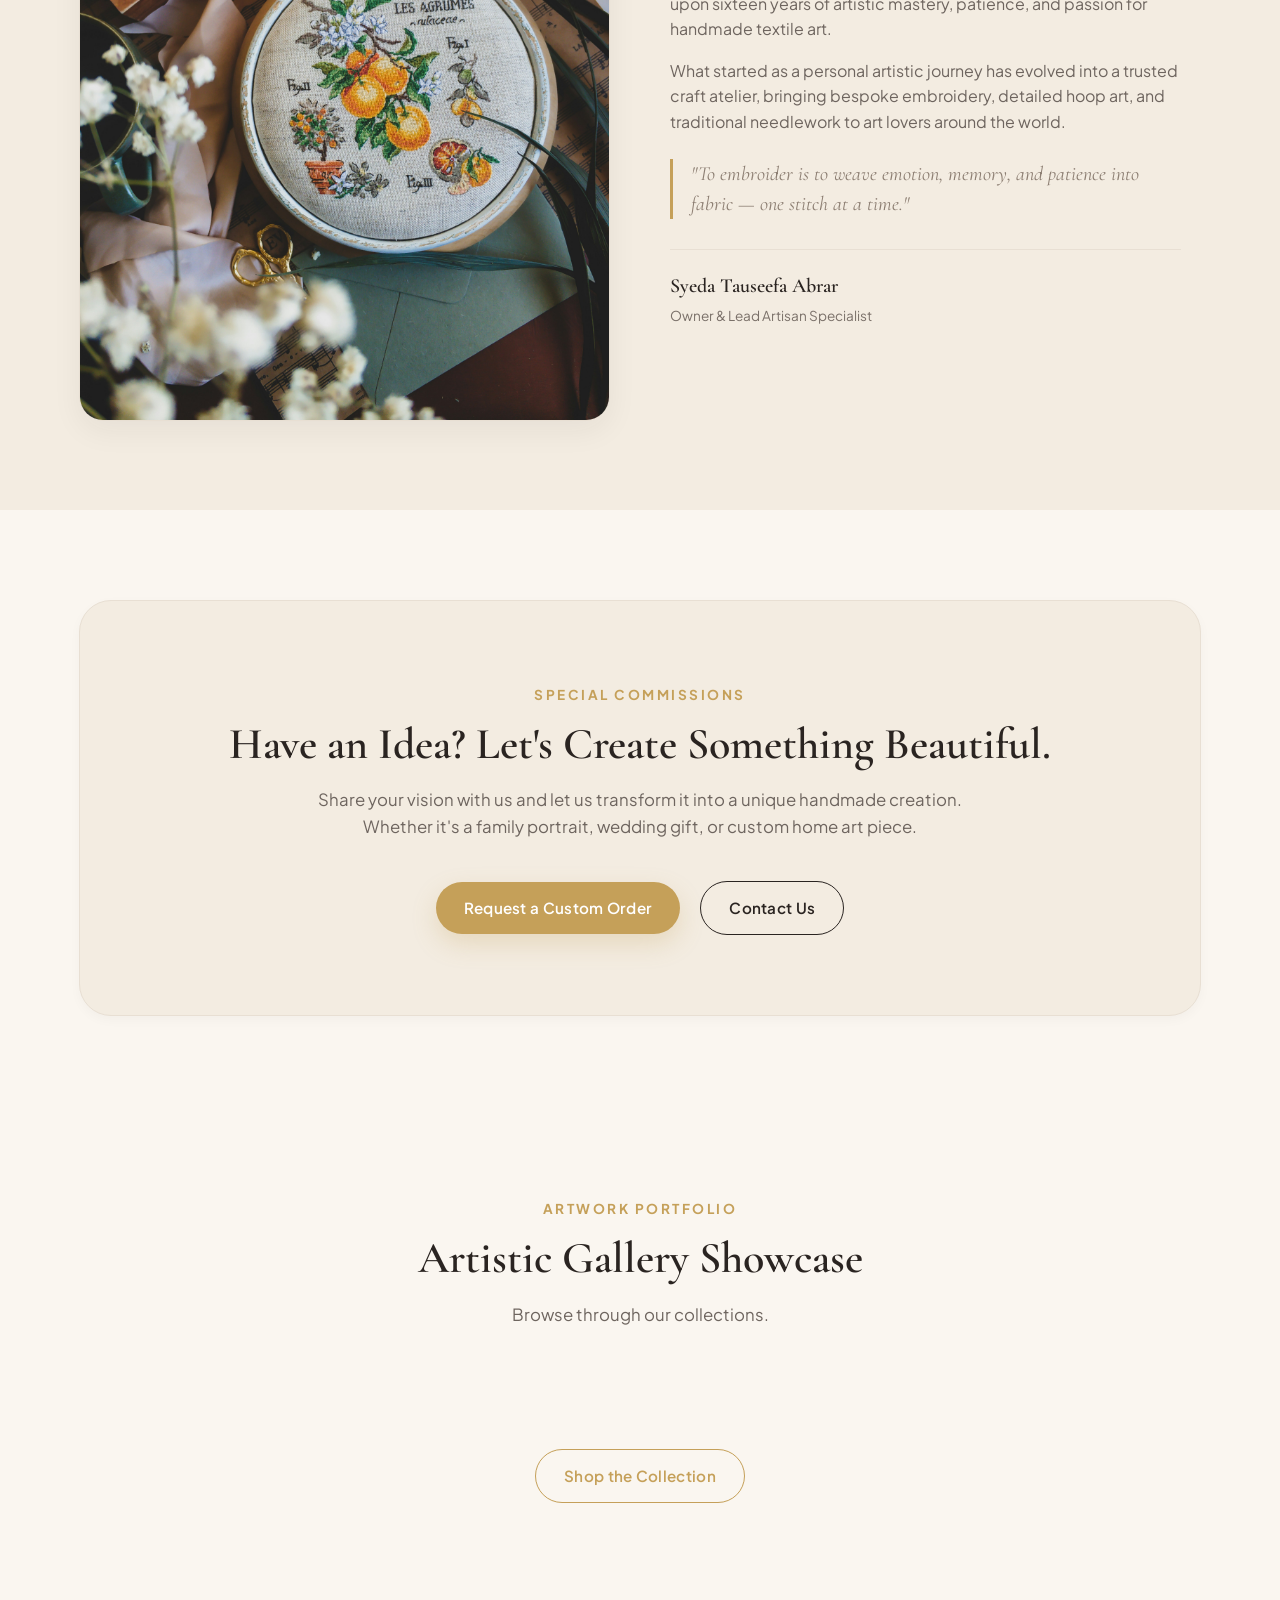
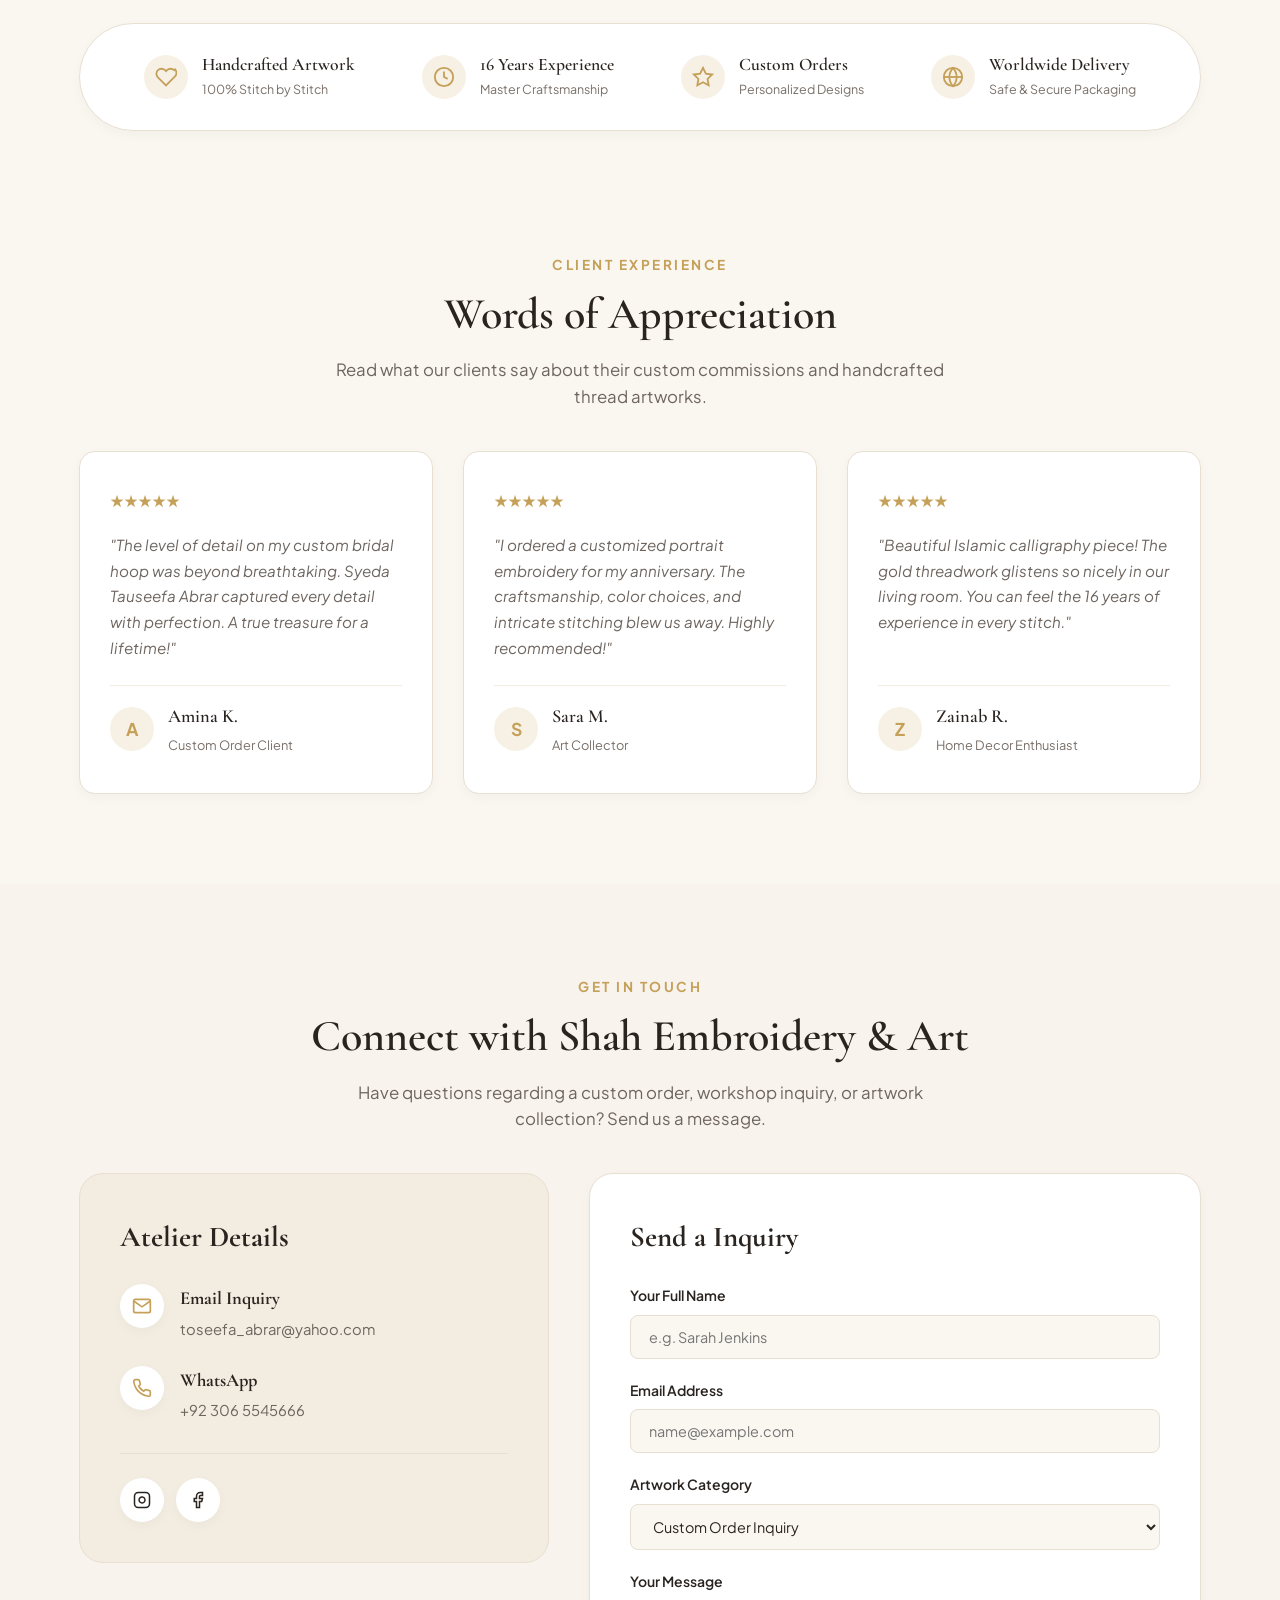
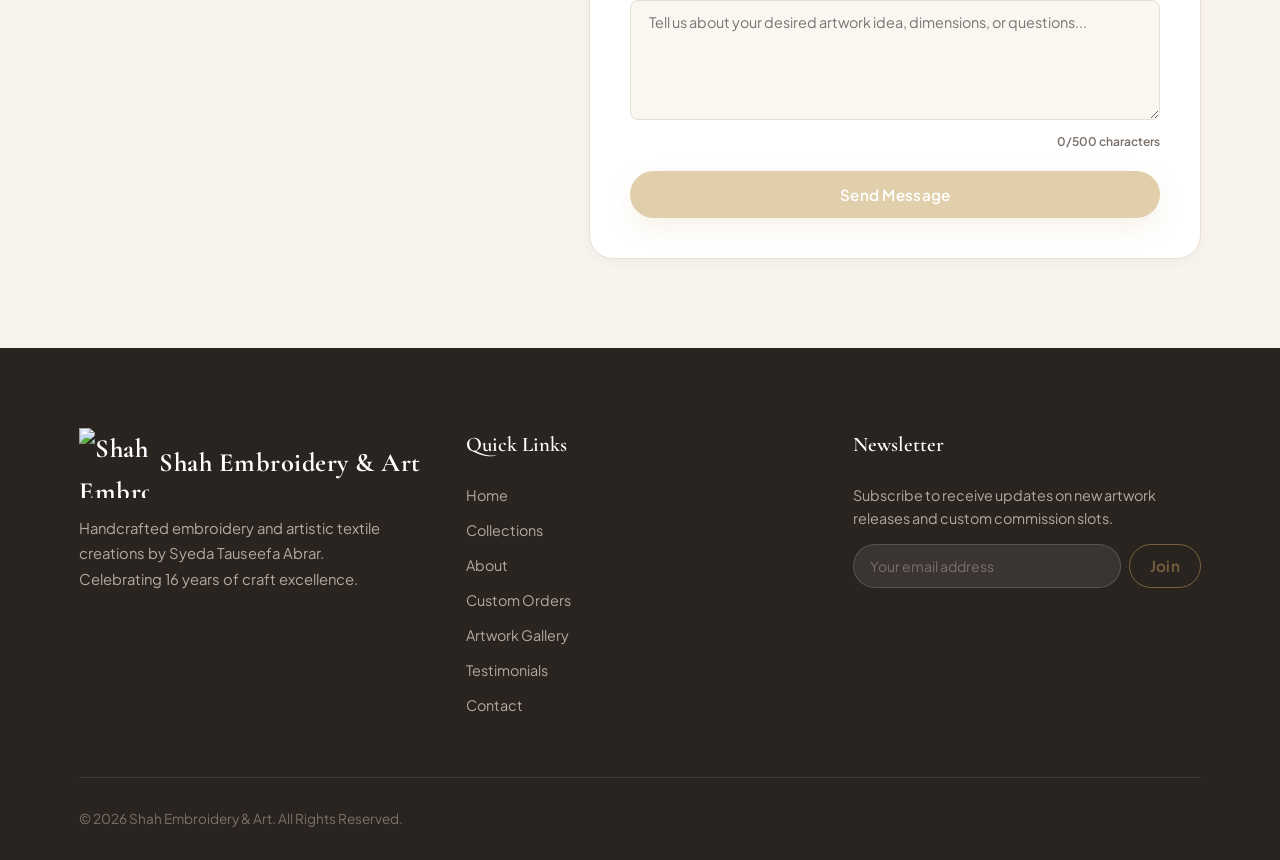
==== commit 4798b692: "Update V8: Guests now see the existing login modal; no item is automatically added after login. Hear" ====
--- a/index.html
+++ b/index.html
@@ -14,6 +14,11 @@
   <link rel="apple-touch-icon" sizes="180x180" href="Images/favicon/apple-touch-icon.png">
 
   <!-- Font Awesome 6 Icons -->
+  <link rel="preconnect" href="https://fonts.googleapis.com">
+  <link rel="preconnect" href="https://fonts.gstatic.com" crossorigin>
+  <link
+    href="https://fonts.googleapis.com/css2?family=Cormorant+Garamond:ital,wght@0,400;0,500;0,600;0,700;1,400&amp;family=Plus+Jakarta+Sans:wght@300;400;500;600;700&amp;display=swap"
+    rel="stylesheet">
   <link rel="stylesheet" href="https://cdnjs.cloudflare.com/ajax/libs/font-awesome/6.5.1/css/all.min.css">
 
   <!-- CSS Stylesheet -->
@@ -182,23 +187,11 @@
 
           <!-- Hero Image & Floating Badge -->
           <div class="hero-image-wrapper">
-            <img src="Images/hero_embroidery.jpg" alt="Handcrafted Floral Embroidery Art" class="hero-image"
-              width="1200" height="1800"
-              onerror="this.src='https://images.unsplash.com/photo-1617038220319-276d3cfab638?q=80&w=1200&auto=format&fit=crop'">
-
-            <div class="hero-floating-badge">
-              <div class="badge-icon">
-                <svg width="22" height="22" viewBox="0 0 24 24" fill="none" stroke="currentColor" stroke-width="2">
-                  <path
-                    d="M20.84 4.61a5.5 5.5 0 0 0-7.78 0L12 5.67l-1.06-1.06a5.5 5.5 0 0 0-7.78 7.78l1.06 1.06L12 21.23l8.78-8.78 1.06-1.06a5.5 5.5 0 0 0 0-7.78z">
-                  </path>
-                </svg>
-              </div>
-              <div class="badge-text">
-                <span>By Syeda Toseefa Abrar Shah</span>
-                <strong>Artisanal Excellence</strong>
-              </div>
-            </div>
+            <img src="Images/gio-gix-1lk7gF-pMx0-unsplash.jpg" alt="Handcrafted Floral Embroidery Art"
+              class="hero-image" width="1200" height="1800">
+
+
+
           </div>
         </div>
       </div>
@@ -269,8 +262,8 @@
           <!-- Story Image & Floating Badge -->
           <div class="story-image-container">
             <div class="story-image-wrapper">
-              <img src="Images/brand_artisan.jpg" alt="Syeda Tauseefa Abrar Artisan Atelier" class="story-image"
-                onerror="this.src='https://images.unsplash.com/photo-1558655146-d09347e92766?q=80&w=800&auto=format&fit=crop'">
+              <img src="Images/olga-kalinina-LI9aDVtmiN4-unsplash.jpg" alt="Syeda Tauseefa Abrar Artisan Atelier"
+                class="story-image">
             </div>
 
           </div>
@@ -504,7 +497,9 @@
               </div>
               <div class="contact-detail">
                 <h5>Email Inquiry</h5>
-                <a href="mailto:info@shahembroidery.com">.com</a>
+                <a href="mailto:toseefa_abrar@yahoo.com?subject=Inquiry from Shah Embroidery Website">
+                  toseefa_abrar@yahoo.com
+                </a>
               </div>
             </div>
 
@@ -517,9 +512,10 @@
                 </svg>
               </div>
               <div class="contact-detail">
-                <h5>Direct Contact / WhatsApp</h5>
-
-                <a href="whatsapp://send?text=I want to contact Shah Embroidery & Art&phone=+923065545666">+92 306 5545666</a>
+                <h5>WhatsApp</h5>
+
+                <a href="whatsapp://send?text=I want to contact Shah Embroidery & Art&phone=+923065545666">+92 306
+                  5545666</a>
               </div>
             </div>
 
@@ -648,6 +644,7 @@
   <script src="js/product-loader.js"></script>
   <script src="js/gallery-loader.js"></script>
 </body>
+
 </html>
 
 </html>
